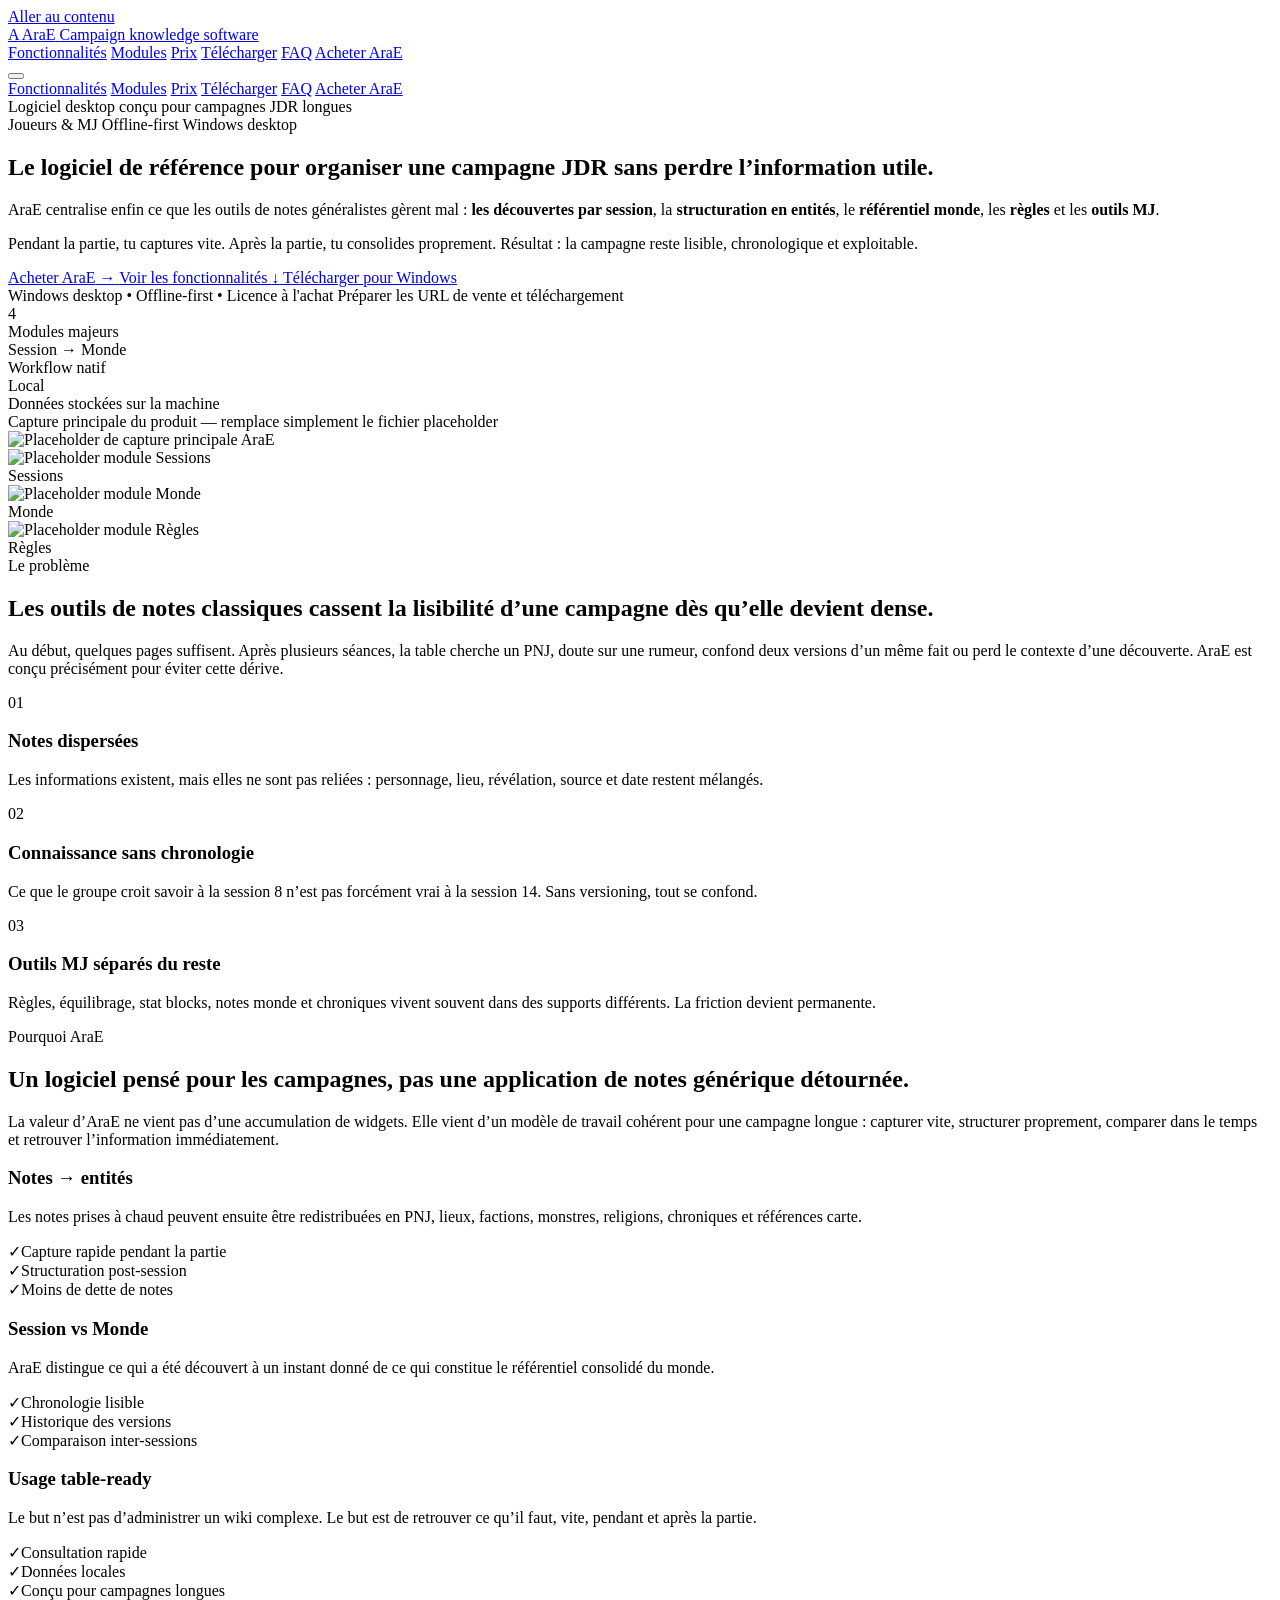
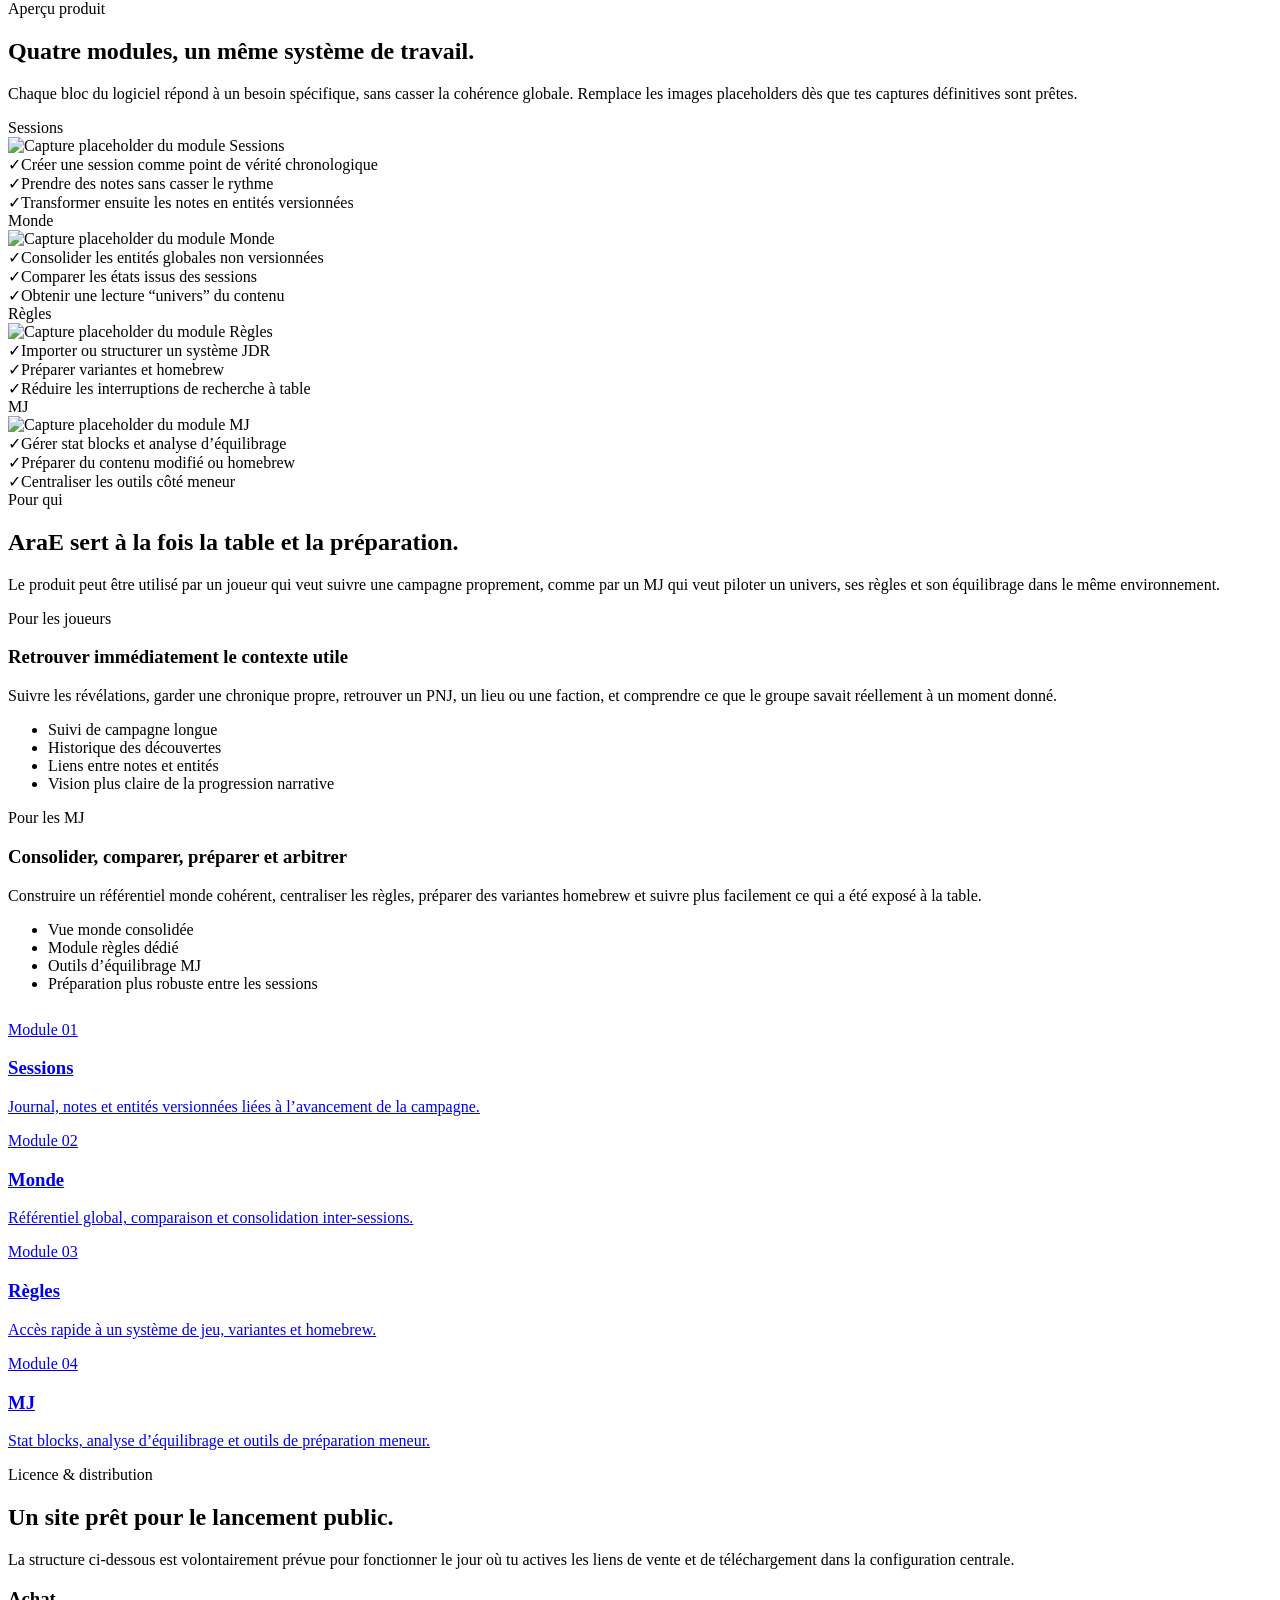
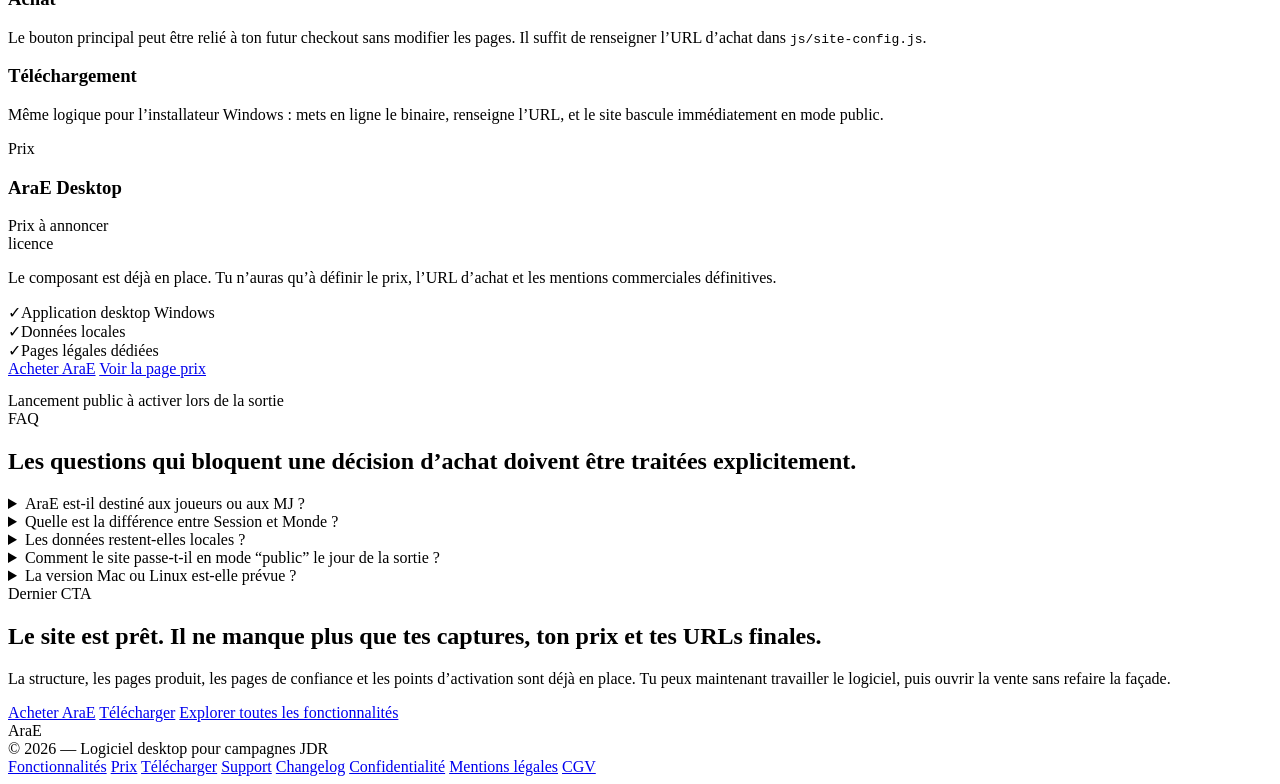
==== index.html @ 1b6ddf59 "Add files via upload" ====
<!DOCTYPE html>
<html lang="fr">
<head>
  <meta charset="UTF-8" />
  <meta name="viewport" content="width=device-width, initial-scale=1.0" />

  <title>AraE — Logiciel desktop pour organiser une campagne JDR</title>
  <meta
    name="description"
    content="AraE centralise notes de session, entités structurées, référentiel monde, règles et outils MJ dans un logiciel desktop offline-first conçu pour les campagnes JDR."
  />
  <meta name="robots" content="index,follow" />
  <link rel="canonical" href="https://arae.netlify.app/" />

  <meta property="og:type" content="website" />
  <meta property="og:url" content="https://arae.netlify.app/" />
  <meta property="og:title" content="AraE — Logiciel desktop pour organiser une campagne JDR" />
  <meta
    property="og:description"
    content="Notes en session, structuration après partie, historique des découvertes, référentiel monde, règles et outils MJ."
  />
  <meta property="og:image" content="https://arae.netlify.app/assets/og/og-home.png" />
  <meta property="og:image:width" content="1200" />
  <meta property="og:image:height" content="630" />

  <meta name="twitter:card" content="summary_large_image" />
  <meta name="twitter:title" content="AraE — Logiciel desktop pour organiser une campagne JDR" />
  <meta
    name="twitter:description"
    content="Le logiciel desktop pensé pour les joueurs et MJ qui veulent enfin retrouver l’information utile d’une campagne."
  />
  <meta name="twitter:image" content="https://arae.netlify.app/assets/og/og-home.png" />

  <meta name="theme-color" content="#0b0f14" />
  <link rel="icon" href="/favicon.ico" sizes="any" />
  <link rel="icon" type="image/png" href="/icons/icon-32.png" sizes="32x32" />
  <link rel="icon" type="image/png" href="/icons/icon-16.png" sizes="16x16" />
  <link rel="apple-touch-icon" href="/icons/apple-touch-icon.png" />

  <link rel="stylesheet" href="css/tokens.css" />
  <link rel="stylesheet" href="css/base.css" />
  <link rel="stylesheet" href="css/layout.css" />
  <link rel="stylesheet" href="css/components.css" />
  <link rel="stylesheet" href="css/utilities.css" />
</head>

<body data-theme="violet">
  <a class="skip-link" href="#content">Aller au contenu</a>

  <header class="topbar" data-elevate>
    <div class="container topbar__inner">
      <a class="brand" href="#top" aria-label="AraE">
        <span class="brand__mark" aria-hidden="true">A</span>
        <span class="brand__text">
          <span class="brand__name">AraE</span>
          <span class="brand__meta">Campaign knowledge software</span>
        </span>
      </a>

      <nav class="nav" aria-label="Navigation principale">
        <a class="nav__link" href="#features">Fonctionnalités</a>
        <a class="nav__link" href="#modules">Modules</a>
        <a class="nav__link" href="pricing.html">Prix</a>
        <a class="nav__link" href="download.html">Télécharger</a>
        <a class="nav__link" href="#faq">FAQ</a>
        <a class="nav__link nav__link--cta" data-buy-link href="#">Acheter AraE</a>
      </nav>

      <button
        class="navbtn"
        type="button"
        aria-label="Ouvrir le menu"
        aria-expanded="false"
        aria-controls="mobile-nav"
        data-navbtn
      >
        <span class="navbtn__bar"></span>
        <span class="navbtn__bar"></span>
        <span class="navbtn__bar"></span>
      </button>
    </div>

    <div id="mobile-nav" class="mobile" data-mobile>
      <div class="container mobile__inner">
        <a class="mobile__link" href="#features">Fonctionnalités</a>
        <a class="mobile__link" href="#modules">Modules</a>
        <a class="mobile__link" href="pricing.html">Prix</a>
        <a class="mobile__link" href="download.html">Télécharger</a>
        <a class="mobile__link" href="#faq">FAQ</a>
        <a class="mobile__link mobile__link--cta" data-buy-link href="#">Acheter AraE</a>
      </div>
    </div>
  </header>

  <main id="content">
    <section id="top" class="hero">
      <div class="container hero__grid">
        <div class="hero__copy">
          <div class="hero__eyebrow">Logiciel desktop conçu pour campagnes JDR longues</div>

          <div class="badges" aria-label="Badges produit">
            <span class="badge">Joueurs & MJ</span>
            <span class="badge">Offline-first</span>
            <span class="badge">Windows desktop</span>
          </div>

          <h1 class="hero__title">
            Le logiciel de référence pour organiser une campagne JDR sans perdre l’information utile.
          </h1>

          <p class="hero__lead">
            AraE centralise enfin ce que les outils de notes généralistes gèrent mal :
            <strong>les découvertes par session</strong>, la <strong>structuration en entités</strong>,
            le <strong>référentiel monde</strong>, les <strong>règles</strong> et les <strong>outils MJ</strong>.
          </p>

          <p class="hero__lead">
            Pendant la partie, tu captures vite. Après la partie, tu consolides proprement.
            Résultat : la campagne reste lisible, chronologique et exploitable.
          </p>

          <div class="hero__actions">
            <a class="btn btn--primary" data-buy-link href="#">
              <span data-buy-label>Acheter AraE</span>
              <span class="btn__icon" aria-hidden="true">→</span>
            </a>

            <a class="btn btn--secondary" href="#features">
              Voir les fonctionnalités
              <span class="btn__icon" aria-hidden="true">↓</span>
            </a>

            <a class="btn btn--ghost" data-download-link href="download.html">
              <span data-download-label>Télécharger pour Windows</span>
            </a>
          </div>

          <div class="pillrow">
            <span class="pill" data-availability-label>Windows desktop • Offline-first • Licence à l'achat</span>
            <span class="status" data-mode-badge><span class="status__dot" aria-hidden="true"></span>Préparer les URL de vente et téléchargement</span>
          </div>

          <div class="hero__proof">
            <div class="proof">
              <div class="proof__value">4</div>
              <div class="proof__label">Modules majeurs</div>
            </div>
            <div class="proof">
              <div class="proof__value">Session → Monde</div>
              <div class="proof__label">Workflow natif</div>
            </div>
            <div class="proof">
              <div class="proof__value">Local</div>
              <div class="proof__label">Données stockées sur la machine</div>
            </div>
          </div>
        </div>

        <div class="hero__media">
          <div class="shot">
            <div class="shot__topbar">
              <div class="shot__dots" aria-hidden="true"><span></span><span></span><span></span></div>
              <div class="shot__label">Capture principale du produit — remplace simplement le fichier placeholder</div>
            </div>

            <div class="shot__body">
              <div class="shot__image">
                <img data-hero-shot src="assets/placeholders/hero-main.webp" alt="Placeholder de capture principale AraE" />
              </div>

              <div class="shot__thumbs" aria-label="Aperçus modules">
                <div class="thumb">
                  <img data-session-shot src="assets/placeholders/sessions.webp" alt="Placeholder module Sessions" />
                  <div class="thumb__label">Sessions</div>
                </div>
                <div class="thumb">
                  <img data-world-shot src="assets/placeholders/world.webp" alt="Placeholder module Monde" />
                  <div class="thumb__label">Monde</div>
                </div>
                <div class="thumb">
                  <img data-rules-shot src="assets/placeholders/rules.webp" alt="Placeholder module Règles" />
                  <div class="thumb__label">Règles</div>
                </div>
              </div>
            </div>
          </div>
        </div>
      </div>
    </section>

    <section class="section section--soft">
      <div class="container">
        <div class="section__head">
          <div class="kicker">Le problème</div>
          <h2 class="h2">Les outils de notes classiques cassent la lisibilité d’une campagne dès qu’elle devient dense.</h2>
          <p class="sub">
            Au début, quelques pages suffisent. Après plusieurs séances, la table cherche un PNJ, doute sur une rumeur,
            confond deux versions d’un même fait ou perd le contexte d’une découverte. AraE est conçu précisément pour éviter cette dérive.
          </p>
        </div>

        <div class="grid grid--3">
          <article class="card card--accent">
            <div class="card__icon" aria-hidden="true">01</div>
            <h3 class="h3">Notes dispersées</h3>
            <p class="p">
              Les informations existent, mais elles ne sont pas reliées : personnage, lieu, révélation, source et date restent mélangés.
            </p>
          </article>

          <article class="card card--accent">
            <div class="card__icon" aria-hidden="true">02</div>
            <h3 class="h3">Connaissance sans chronologie</h3>
            <p class="p">
              Ce que le groupe croit savoir à la session 8 n’est pas forcément vrai à la session 14. Sans versioning, tout se confond.
            </p>
          </article>

          <article class="card card--accent">
            <div class="card__icon" aria-hidden="true">03</div>
            <h3 class="h3">Outils MJ séparés du reste</h3>
            <p class="p">
              Règles, équilibrage, stat blocks, notes monde et chroniques vivent souvent dans des supports différents. La friction devient permanente.
            </p>
          </article>
        </div>
      </div>
    </section>

    <section id="features" class="section">
      <div class="container">
        <div class="section__head">
          <div class="kicker">Pourquoi AraE</div>
          <h2 class="h2">Un logiciel pensé pour les campagnes, pas une application de notes générique détournée.</h2>
          <p class="sub">
            La valeur d’AraE ne vient pas d’une accumulation de widgets. Elle vient d’un modèle de travail cohérent pour une campagne longue : capturer vite, structurer proprement, comparer dans le temps et retrouver l’information immédiatement.
          </p>
        </div>

        <div class="grid grid--3">
          <article class="card">
            <h3 class="h3">Notes → entités</h3>
            <p class="p">Les notes prises à chaud peuvent ensuite être redistribuées en PNJ, lieux, factions, monstres, religions, chroniques et références carte.</p>
            <div class="feature-list">
              <div class="feature-list__item"><span class="feature-list__dot" aria-hidden="true">✓</span><span>Capture rapide pendant la partie</span></div>
              <div class="feature-list__item"><span class="feature-list__dot" aria-hidden="true">✓</span><span>Structuration post-session</span></div>
              <div class="feature-list__item"><span class="feature-list__dot" aria-hidden="true">✓</span><span>Moins de dette de notes</span></div>
            </div>
          </article>

          <article class="card">
            <h3 class="h3">Session vs Monde</h3>
            <p class="p">AraE distingue ce qui a été découvert à un instant donné de ce qui constitue le référentiel consolidé du monde.</p>
            <div class="feature-list">
              <div class="feature-list__item"><span class="feature-list__dot" aria-hidden="true">✓</span><span>Chronologie lisible</span></div>
              <div class="feature-list__item"><span class="feature-list__dot" aria-hidden="true">✓</span><span>Historique des versions</span></div>
              <div class="feature-list__item"><span class="feature-list__dot" aria-hidden="true">✓</span><span>Comparaison inter-sessions</span></div>
            </div>
          </article>

          <article class="card">
            <h3 class="h3">Usage table-ready</h3>
            <p class="p">Le but n’est pas d’administrer un wiki complexe. Le but est de retrouver ce qu’il faut, vite, pendant et après la partie.</p>
            <div class="feature-list">
              <div class="feature-list__item"><span class="feature-list__dot" aria-hidden="true">✓</span><span>Consultation rapide</span></div>
              <div class="feature-list__item"><span class="feature-list__dot" aria-hidden="true">✓</span><span>Données locales</span></div>
              <div class="feature-list__item"><span class="feature-list__dot" aria-hidden="true">✓</span><span>Conçu pour campagnes longues</span></div>
            </div>
          </article>
        </div>
      </div>
    </section>

    <section class="section section--soft">
      <div class="container">
        <div class="section__head">
          <div class="kicker">Aperçu produit</div>
          <h2 class="h2">Quatre modules, un même système de travail.</h2>
          <p class="sub">
            Chaque bloc du logiciel répond à un besoin spécifique, sans casser la cohérence globale.
            Remplace les images placeholders dès que tes captures définitives sont prêtes.
          </p>
        </div>

        <div class="grid grid--2">
          <article class="card card--flat">
            <div class="shot">
              <div class="shot__topbar">
                <div class="shot__dots" aria-hidden="true"><span></span><span></span><span></span></div>
                <div class="shot__label">Sessions</div>
              </div>
              <div class="shot__body">
                <div class="shot__image">
                  <img data-session-shot src="assets/placeholders/sessions.webp" alt="Capture placeholder du module Sessions" />
                </div>
              </div>
            </div>
            <div class="feature-list">
              <div class="feature-list__item"><span class="feature-list__dot" aria-hidden="true">✓</span><span>Créer une session comme point de vérité chronologique</span></div>
              <div class="feature-list__item"><span class="feature-list__dot" aria-hidden="true">✓</span><span>Prendre des notes sans casser le rythme</span></div>
              <div class="feature-list__item"><span class="feature-list__dot" aria-hidden="true">✓</span><span>Transformer ensuite les notes en entités versionnées</span></div>
            </div>
          </article>

          <article class="card card--flat">
            <div class="shot">
              <div class="shot__topbar">
                <div class="shot__dots" aria-hidden="true"><span></span><span></span><span></span></div>
                <div class="shot__label">Monde</div>
              </div>
              <div class="shot__body">
                <div class="shot__image">
                  <img data-world-shot src="assets/placeholders/world.webp" alt="Capture placeholder du module Monde" />
                </div>
              </div>
            </div>
            <div class="feature-list">
              <div class="feature-list__item"><span class="feature-list__dot" aria-hidden="true">✓</span><span>Consolider les entités globales non versionnées</span></div>
              <div class="feature-list__item"><span class="feature-list__dot" aria-hidden="true">✓</span><span>Comparer les états issus des sessions</span></div>
              <div class="feature-list__item"><span class="feature-list__dot" aria-hidden="true">✓</span><span>Obtenir une lecture “univers” du contenu</span></div>
            </div>
          </article>

          <article class="card card--flat">
            <div class="shot">
              <div class="shot__topbar">
                <div class="shot__dots" aria-hidden="true"><span></span><span></span><span></span></div>
                <div class="shot__label">Règles</div>
              </div>
              <div class="shot__body">
                <div class="shot__image">
                  <img data-rules-shot src="assets/placeholders/rules.webp" alt="Capture placeholder du module Règles" />
                </div>
              </div>
            </div>
            <div class="feature-list">
              <div class="feature-list__item"><span class="feature-list__dot" aria-hidden="true">✓</span><span>Importer ou structurer un système JDR</span></div>
              <div class="feature-list__item"><span class="feature-list__dot" aria-hidden="true">✓</span><span>Préparer variantes et homebrew</span></div>
              <div class="feature-list__item"><span class="feature-list__dot" aria-hidden="true">✓</span><span>Réduire les interruptions de recherche à table</span></div>
            </div>
          </article>

          <article class="card card--flat">
            <div class="shot">
              <div class="shot__topbar">
                <div class="shot__dots" aria-hidden="true"><span></span><span></span><span></span></div>
                <div class="shot__label">MJ</div>
              </div>
              <div class="shot__body">
                <div class="shot__image">
                  <img data-gm-shot src="assets/placeholders/gm.webp" alt="Capture placeholder du module MJ" />
                </div>
              </div>
            </div>
            <div class="feature-list">
              <div class="feature-list__item"><span class="feature-list__dot" aria-hidden="true">✓</span><span>Gérer stat blocks et analyse d’équilibrage</span></div>
              <div class="feature-list__item"><span class="feature-list__dot" aria-hidden="true">✓</span><span>Préparer du contenu modifié ou homebrew</span></div>
              <div class="feature-list__item"><span class="feature-list__dot" aria-hidden="true">✓</span><span>Centraliser les outils côté meneur</span></div>
            </div>
          </article>
        </div>
      </div>
    </section>

    <section id="modules" class="section">
      <div class="container">
        <div class="section__head">
          <div class="kicker">Pour qui</div>
          <h2 class="h2">AraE sert à la fois la table et la préparation.</h2>
          <p class="sub">
            Le produit peut être utilisé par un joueur qui veut suivre une campagne proprement, comme par un MJ qui veut piloter un univers, ses règles et son équilibrage dans le même environnement.
          </p>
        </div>

        <div class="split">
          <article class="card">
            <div class="card__head">
              <div>
                <div class="card__kicker">Pour les joueurs</div>
                <h3 class="h3">Retrouver immédiatement le contexte utile</h3>
              </div>
            </div>
            <p class="p">Suivre les révélations, garder une chronique propre, retrouver un PNJ, un lieu ou une faction, et comprendre ce que le groupe savait réellement à un moment donné.</p>
            <ul class="list">
              <li>Suivi de campagne longue</li>
              <li>Historique des découvertes</li>
              <li>Liens entre notes et entités</li>
              <li>Vision plus claire de la progression narrative</li>
            </ul>
          </article>

          <article class="card">
            <div class="card__head">
              <div>
                <div class="card__kicker">Pour les MJ</div>
                <h3 class="h3">Consolider, comparer, préparer et arbitrer</h3>
              </div>
            </div>
            <p class="p">Construire un référentiel monde cohérent, centraliser les règles, préparer des variantes homebrew et suivre plus facilement ce qui a été exposé à la table.</p>
            <ul class="list">
              <li>Vue monde consolidée</li>
              <li>Module règles dédié</li>
              <li>Outils d’équilibrage MJ</li>
              <li>Préparation plus robuste entre les sessions</li>
            </ul>
          </article>
        </div>

        <div class="grid grid--4" style="margin-top:28px;">
          <a class="card" href="sessions.html">
            <div class="card__kicker">Module 01</div>
            <h3 class="h3">Sessions</h3>
            <p class="p">Journal, notes et entités versionnées liées à l’avancement de la campagne.</p>
          </a>

          <a class="card" href="monde.html">
            <div class="card__kicker">Module 02</div>
            <h3 class="h3">Monde</h3>
            <p class="p">Référentiel global, comparaison et consolidation inter-sessions.</p>
          </a>

          <a class="card" href="regles.html">
            <div class="card__kicker">Module 03</div>
            <h3 class="h3">Règles</h3>
            <p class="p">Accès rapide à un système de jeu, variantes et homebrew.</p>
          </a>

          <a class="card" href="mj.html">
            <div class="card__kicker">Module 04</div>
            <h3 class="h3">MJ</h3>
            <p class="p">Stat blocks, analyse d’équilibrage et outils de préparation meneur.</p>
          </a>
        </div>
      </div>
    </section>

    <section class="section section--soft">
      <div class="container sidebar">
        <div>
          <div class="section__head">
            <div class="kicker">Licence & distribution</div>
            <h2 class="h2">Un site prêt pour le lancement public.</h2>
            <p class="sub">
              La structure ci-dessous est volontairement prévue pour fonctionner le jour où tu actives les liens de vente et de téléchargement dans la configuration centrale.
            </p>
          </div>

          <div class="grid grid--2">
            <article class="card">
              <h3 class="h3">Achat</h3>
              <p class="p">Le bouton principal peut être relié à ton futur checkout sans modifier les pages. Il suffit de renseigner l’URL d’achat dans <code>js/site-config.js</code>.</p>
            </article>

            <article class="card">
              <h3 class="h3">Téléchargement</h3>
              <p class="p">Même logique pour l’installateur Windows : mets en ligne le binaire, renseigne l’URL, et le site bascule immédiatement en mode public.</p>
            </article>
          </div>
        </div>

        <aside class="card card--accent">
          <div class="kicker">Prix</div>
          <h3 class="h3">AraE Desktop</h3>
          <div class="price">
            <div class="price__value" data-price-label>Prix à annoncer</div>
            <div class="price__meta">licence</div>
          </div>
          <p class="p">Le composant est déjà en place. Tu n’auras qu’à définir le prix, l’URL d’achat et les mentions commerciales définitives.</p>
          <div class="feature-list">
            <div class="feature-list__item"><span class="feature-list__dot" aria-hidden="true">✓</span><span>Application desktop Windows</span></div>
            <div class="feature-list__item"><span class="feature-list__dot" aria-hidden="true">✓</span><span>Données locales</span></div>
            <div class="feature-list__item"><span class="feature-list__dot" aria-hidden="true">✓</span><span>Pages légales dédiées</span></div>
          </div>
          <div class="actions">
            <a class="btn btn--primary u-full" data-buy-link href="#">Acheter AraE</a>
            <a class="btn btn--secondary u-full" href="pricing.html">Voir la page prix</a>
          </div>
          <div class="notice" style="margin-top:14px;" data-release-state>
            Lancement public à activer lors de la sortie
          </div>
        </aside>
      </div>
    </section>

    <section id="faq" class="section">
      <div class="container">
        <div class="section__head">
          <div class="kicker">FAQ</div>
          <h2 class="h2">Les questions qui bloquent une décision d’achat doivent être traitées explicitement.</h2>
        </div>

        <div class="faq">
          <details class="faq__item">
            <summary>AraE est-il destiné aux joueurs ou aux MJ ?</summary>
            <div class="faq__body">
              Aux deux. Les joueurs y trouvent un suivi de campagne structuré, tandis que les MJ y gagnent en consolidation du monde, gestion des règles et outils de préparation.
            </div>
          </details>

          <details class="faq__item">
            <summary>Quelle est la différence entre Session et Monde ?</summary>
            <div class="faq__body">
              Session décrit ce qui est connu à un instant précis de la campagne. Monde représente le référentiel consolidé, plus global, qui permet de comparer et d’analyser les évolutions.
            </div>
          </details>

          <details class="faq__item">
            <summary>Les données restent-elles locales ?</summary>
            <div class="faq__body">
              Le positionnement du produit est offline-first. Le site, la page téléchargement et la politique de confidentialité sont déjà structurés pour communiquer ce point clairement.
            </div>
          </details>

          <details class="faq__item">
            <summary>Comment le site passe-t-il en mode “public” le jour de la sortie ?</summary>
            <div class="faq__body">
              Toute l’activation commerciale se fait via <code>js/site-config.js</code> : liens d’achat, URL de téléchargement, prix, email de support, informations éditoriales.
            </div>
          </details>

          <details class="faq__item">
            <summary>La version Mac ou Linux est-elle prévue ?</summary>
            <div class="faq__body">
              Le site communique aujourd’hui une cible Windows, afin d’éviter toute promesse ambiguë. Tu pourras ajouter d’autres plateformes plus tard sans casser la structure actuelle.
            </div>
          </details>
        </div>
      </div>
    </section>

    <section class="section section--tight">
      <div class="container">
        <div class="cta-banner">
          <div class="kicker">Dernier CTA</div>
          <h2 class="h2">Le site est prêt. Il ne manque plus que tes captures, ton prix et tes URLs finales.</h2>
          <p class="sub">
            La structure, les pages produit, les pages de confiance et les points d’activation sont déjà en place. Tu peux maintenant travailler le logiciel, puis ouvrir la vente sans refaire la façade.
          </p>
          <div class="actions">
            <a class="btn btn--primary" data-buy-link href="#">Acheter AraE</a>
            <a class="btn btn--secondary" data-download-link href="download.html">Télécharger</a>
            <a class="btn btn--ghost" href="features.html">Explorer toutes les fonctionnalités</a>
          </div>
        </div>
      </div>
    </section>
  </main>

  <footer class="footer">
    <div class="container footer__inner">
      <div>
        <div class="footer__brand">AraE</div>
        <div class="footer__meta">© <span data-year>2026</span> — Logiciel desktop pour campagnes JDR</div>
      </div>

      <nav class="footer__nav" aria-label="Liens de pied de page">
        <a class="link" href="features.html">Fonctionnalités</a>
        <a class="link" href="pricing.html">Prix</a>
        <a class="link" href="download.html">Télécharger</a>
        <a class="link" href="support.html">Support</a>
        <a class="link" href="changelog.html">Changelog</a>
        <a class="link" href="privacy.html">Confidentialité</a>
        <a class="link" href="mentions-legales.html">Mentions légales</a>
        <a class="link" href="cgv.html">CGV</a>
      </nav>
    </div>
  </footer>

  <script src="js/site-config.js"></script>
  <script src="js/main.js"></script>
</body>
</html>
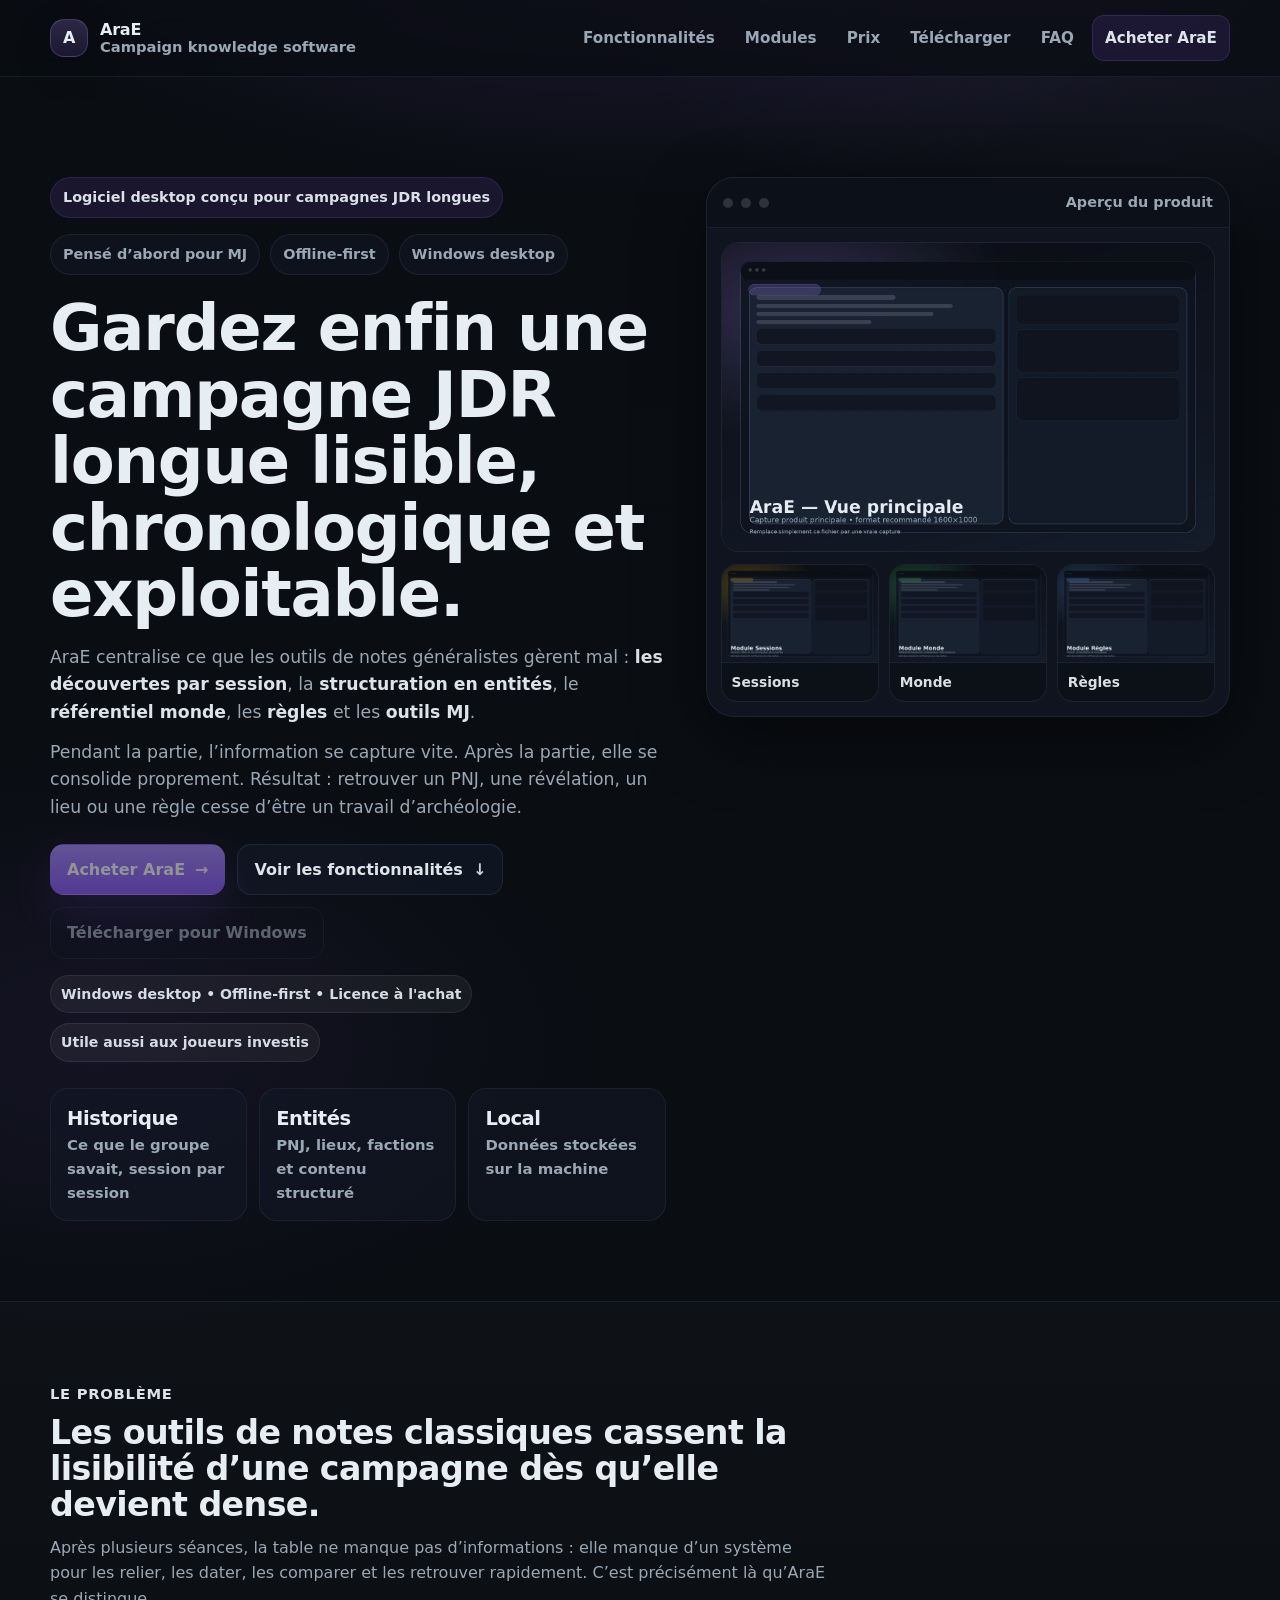
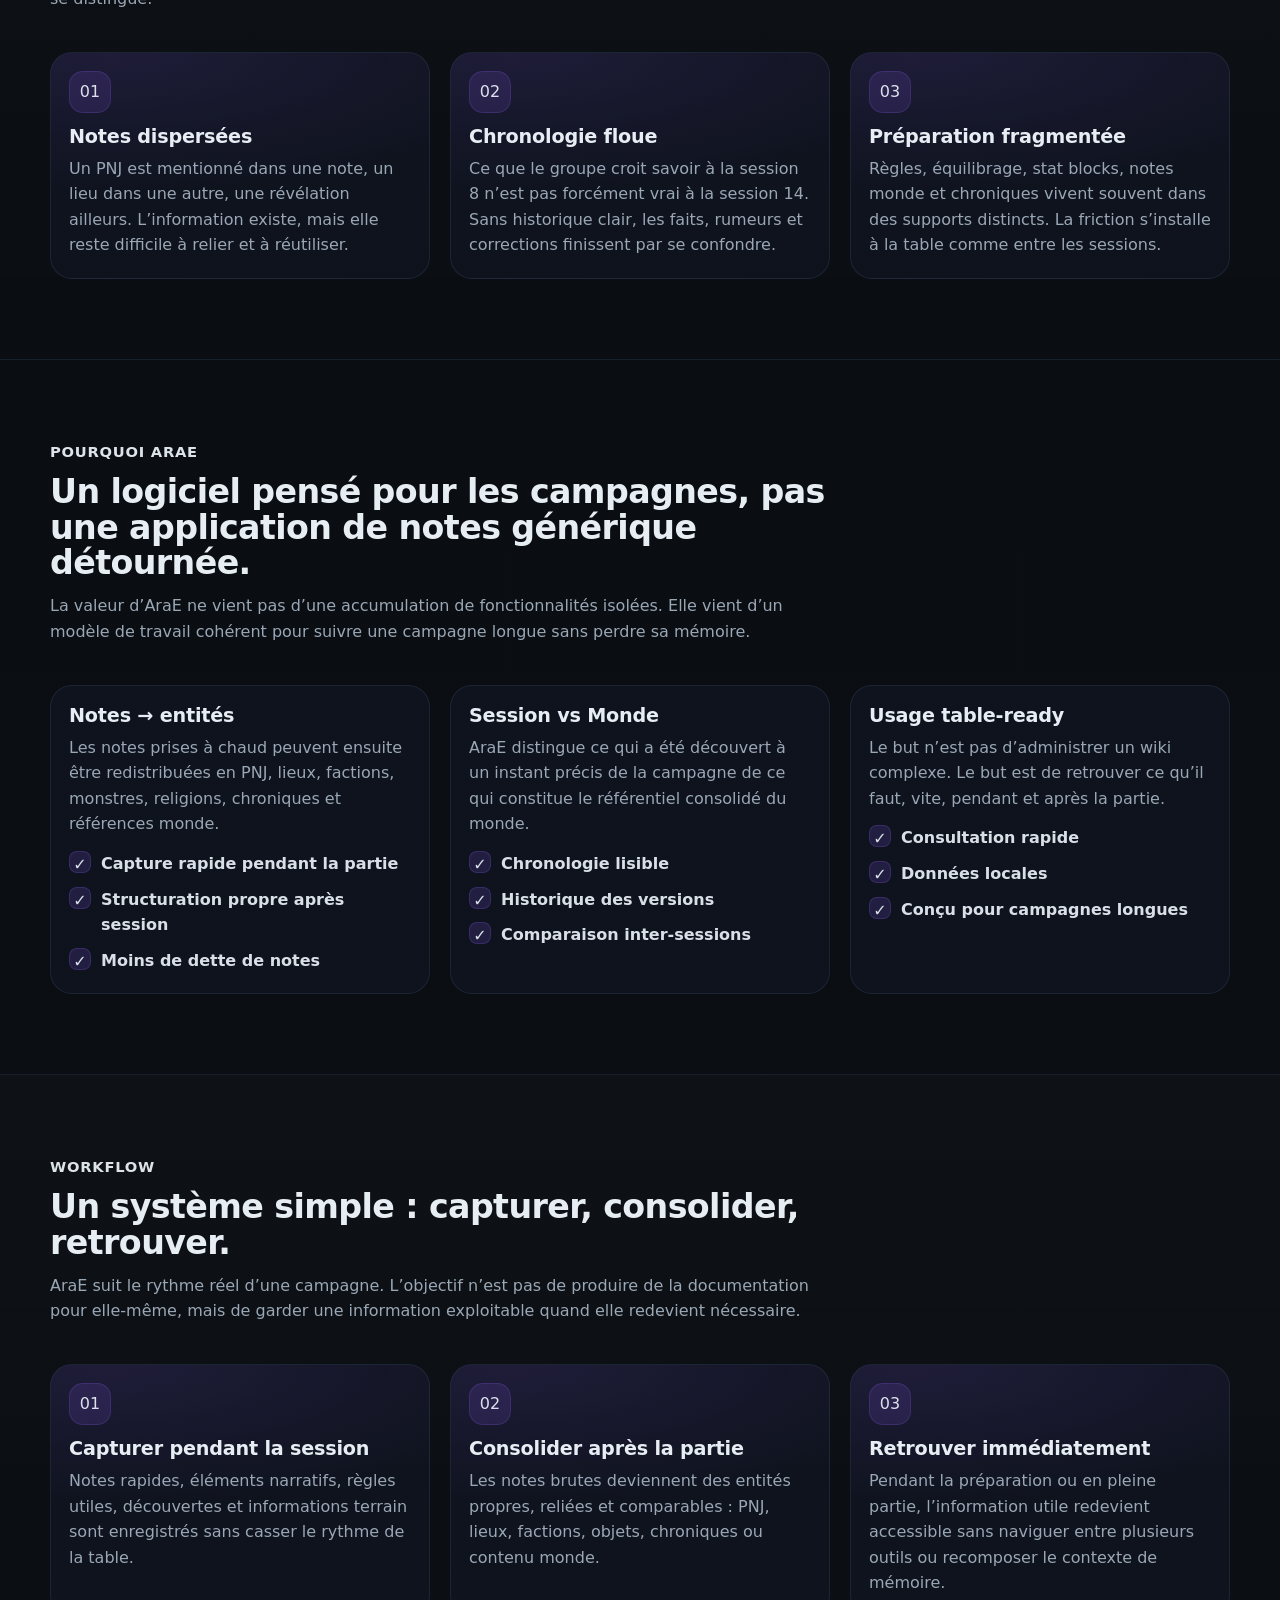
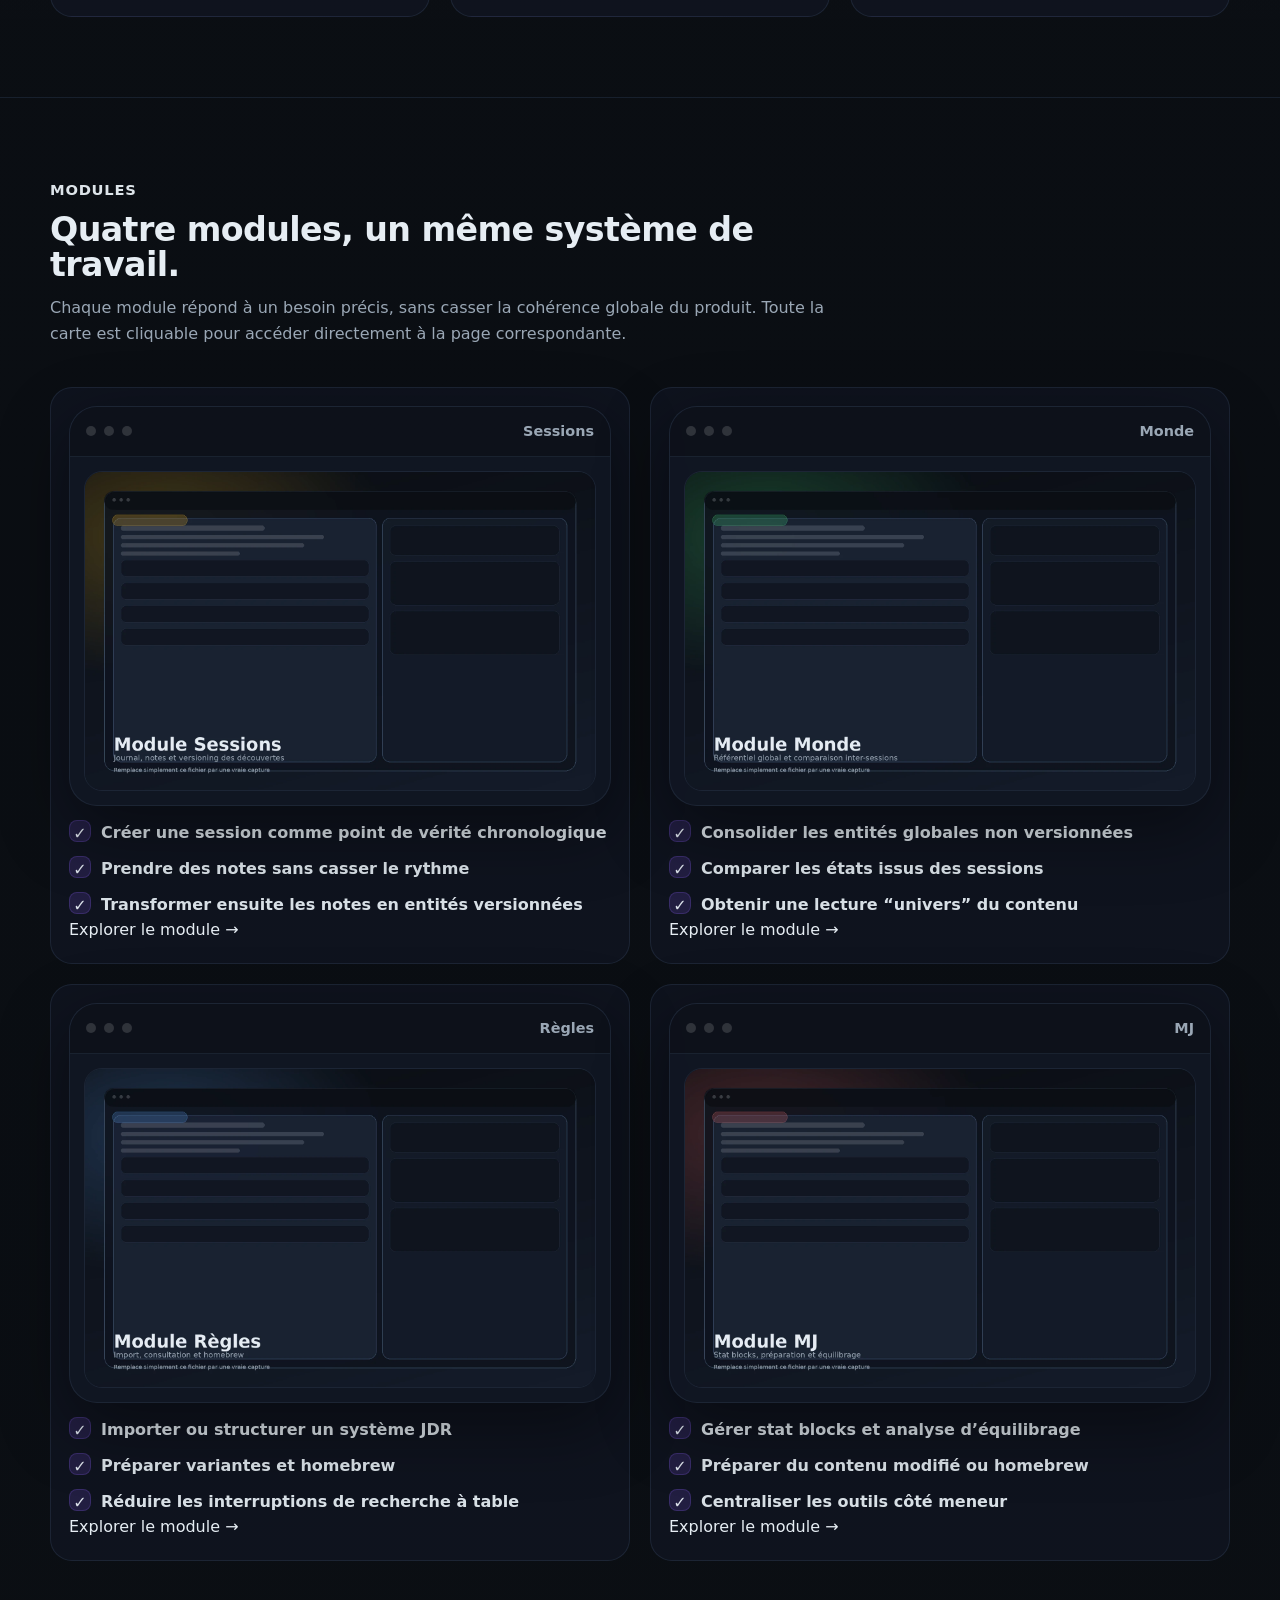
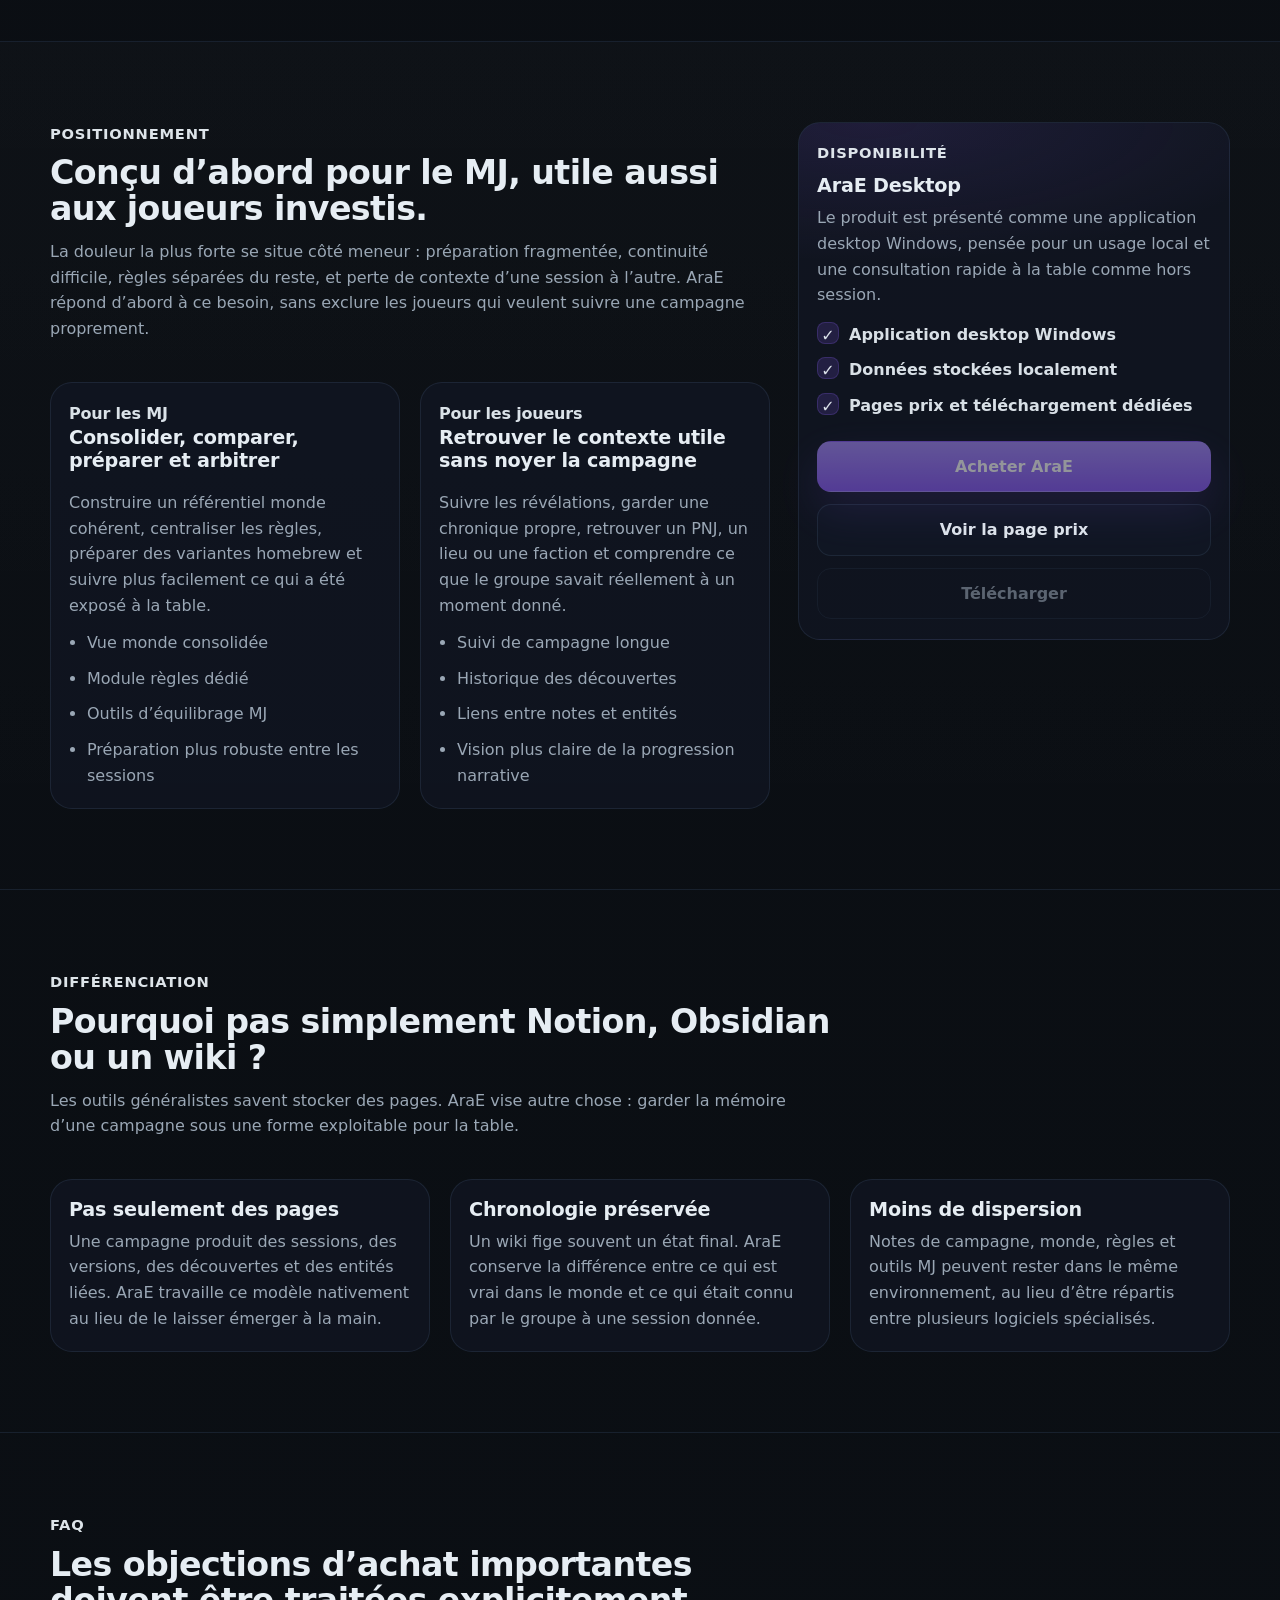
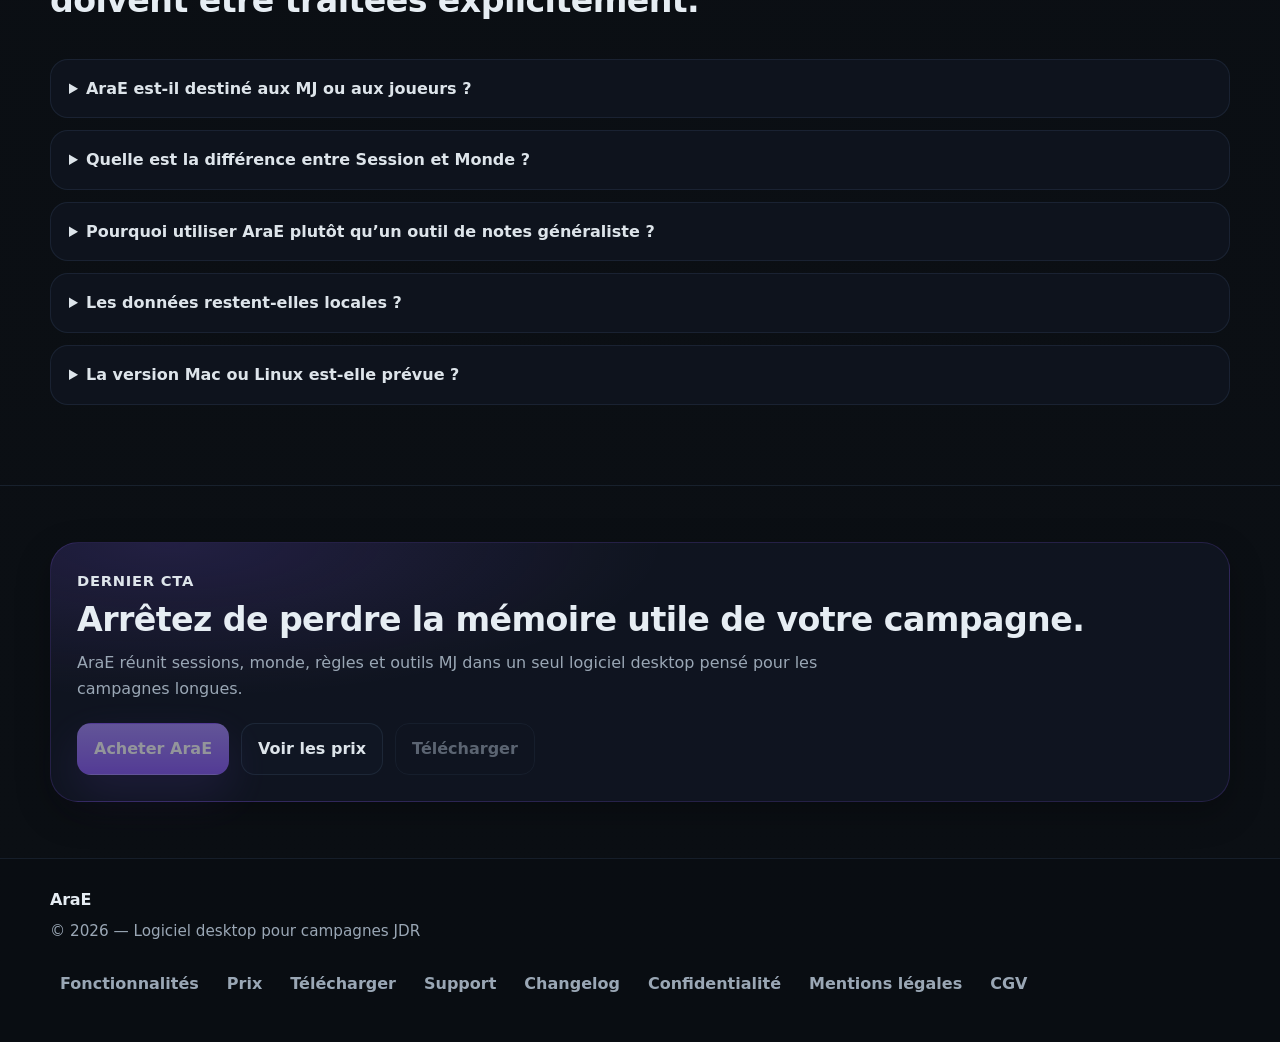
==== commit c2ad18e2: "Update index.html" ====
--- a/index.html
+++ b/index.html
@@ -7,19 +7,19 @@
   <title>AraE — Logiciel desktop pour organiser une campagne JDR</title>
   <meta
     name="description"
-    content="AraE centralise notes de session, entités structurées, référentiel monde, règles et outils MJ dans un logiciel desktop offline-first conçu pour les campagnes JDR."
+    content="AraE aide à structurer une campagne JDR longue : notes de session, entités, référentiel monde, règles et outils MJ dans un logiciel desktop offline-first."
   />
   <meta name="robots" content="index,follow" />
-  <link rel="canonical" href="https://arae.netlify.app/" />
+  <link rel="canonical" href="https://ingodwetrusttt.github.io/AraEOfficialSitweb/" />
 
   <meta property="og:type" content="website" />
-  <meta property="og:url" content="https://arae.netlify.app/" />
+  <meta property="og:url" content="https://ingodwetrusttt.github.io/AraEOfficialSitweb/" />
   <meta property="og:title" content="AraE — Logiciel desktop pour organiser une campagne JDR" />
   <meta
     property="og:description"
-    content="Notes en session, structuration après partie, historique des découvertes, référentiel monde, règles et outils MJ."
+    content="Notes de session, entités, chronologie, référentiel monde, règles et outils MJ dans un logiciel desktop pensé pour les campagnes longues."
   />
-  <meta property="og:image" content="https://arae.netlify.app/assets/og/og-home.png" />
+  <meta property="og:image" content="https://ingodwetrusttt.github.io/AraEOfficialSitweb/assets/og/og-home.png" />
   <meta property="og:image:width" content="1200" />
   <meta property="og:image:height" content="630" />
 
@@ -27,15 +27,15 @@
   <meta name="twitter:title" content="AraE — Logiciel desktop pour organiser une campagne JDR" />
   <meta
     name="twitter:description"
-    content="Le logiciel desktop pensé pour les joueurs et MJ qui veulent enfin retrouver l’information utile d’une campagne."
+    content="Le logiciel desktop pensé pour garder une campagne JDR lisible, chronologique et exploitable."
   />
-  <meta name="twitter:image" content="https://arae.netlify.app/assets/og/og-home.png" />
+  <meta name="twitter:image" content="https://ingodwetrusttt.github.io/AraEOfficialSitweb/assets/og/og-home.png" />
 
   <meta name="theme-color" content="#0b0f14" />
-  <link rel="icon" href="/favicon.ico" sizes="any" />
-  <link rel="icon" type="image/png" href="/icons/icon-32.png" sizes="32x32" />
-  <link rel="icon" type="image/png" href="/icons/icon-16.png" sizes="16x16" />
-  <link rel="apple-touch-icon" href="/icons/apple-touch-icon.png" />
+  <link rel="icon" href="favicon.ico" sizes="any" />
+  <link rel="icon" type="image/png" href="icons/icon-32.png" sizes="32x32" />
+  <link rel="icon" type="image/png" href="icons/icon-16.png" sizes="16x16" />
+  <link rel="apple-touch-icon" href="icons/apple-touch-icon.png" />
 
   <link rel="stylesheet" href="css/tokens.css" />
   <link rel="stylesheet" href="css/base.css" />
@@ -63,7 +63,7 @@
         <a class="nav__link" href="pricing.html">Prix</a>
         <a class="nav__link" href="download.html">Télécharger</a>
         <a class="nav__link" href="#faq">FAQ</a>
-        <a class="nav__link nav__link--cta" data-buy-link href="#">Acheter AraE</a>
+        <a class="nav__link nav__link--cta" data-buy-link href="pricing.html">Acheter AraE</a>
       </nav>
 
       <button
@@ -87,7 +87,7 @@
         <a class="mobile__link" href="pricing.html">Prix</a>
         <a class="mobile__link" href="download.html">Télécharger</a>
         <a class="mobile__link" href="#faq">FAQ</a>
-        <a class="mobile__link mobile__link--cta" data-buy-link href="#">Acheter AraE</a>
+        <a class="mobile__link mobile__link--cta" data-buy-link href="pricing.html">Acheter AraE</a>
       </div>
     </div>
   </header>
@@ -99,28 +99,28 @@
           <div class="hero__eyebrow">Logiciel desktop conçu pour campagnes JDR longues</div>
 
           <div class="badges" aria-label="Badges produit">
-            <span class="badge">Joueurs & MJ</span>
+            <span class="badge">Pensé d’abord pour MJ</span>
             <span class="badge">Offline-first</span>
             <span class="badge">Windows desktop</span>
           </div>
 
           <h1 class="hero__title">
-            Le logiciel de référence pour organiser une campagne JDR sans perdre l’information utile.
+            Gardez enfin une campagne JDR longue lisible, chronologique et exploitable.
           </h1>
 
           <p class="hero__lead">
-            AraE centralise enfin ce que les outils de notes généralistes gèrent mal :
+            AraE centralise ce que les outils de notes généralistes gèrent mal :
             <strong>les découvertes par session</strong>, la <strong>structuration en entités</strong>,
             le <strong>référentiel monde</strong>, les <strong>règles</strong> et les <strong>outils MJ</strong>.
           </p>
 
           <p class="hero__lead">
-            Pendant la partie, tu captures vite. Après la partie, tu consolides proprement.
-            Résultat : la campagne reste lisible, chronologique et exploitable.
+            Pendant la partie, l’information se capture vite. Après la partie, elle se consolide proprement.
+            Résultat : retrouver un PNJ, une révélation, un lieu ou une règle cesse d’être un travail d’archéologie.
           </p>
 
           <div class="hero__actions">
-            <a class="btn btn--primary" data-buy-link href="#">
+            <a class="btn btn--primary" data-buy-link href="pricing.html">
               <span data-buy-label>Acheter AraE</span>
               <span class="btn__icon" aria-hidden="true">→</span>
             </a>
@@ -136,18 +136,18 @@
           </div>
 
           <div class="pillrow">
-            <span class="pill" data-availability-label>Windows desktop • Offline-first • Licence à l'achat</span>
-            <span class="status" data-mode-badge><span class="status__dot" aria-hidden="true"></span>Préparer les URL de vente et téléchargement</span>
+            <span class="pill" data-availability-label>Windows desktop • Données locales • Offline-first</span>
+            <span class="pill">Utile aussi aux joueurs investis</span>
           </div>
 
           <div class="hero__proof">
             <div class="proof">
-              <div class="proof__value">4</div>
-              <div class="proof__label">Modules majeurs</div>
+              <div class="proof__value">Historique</div>
+              <div class="proof__label">Ce que le groupe savait, session par session</div>
             </div>
             <div class="proof">
-              <div class="proof__value">Session → Monde</div>
-              <div class="proof__label">Workflow natif</div>
+              <div class="proof__value">Entités</div>
+              <div class="proof__label">PNJ, lieux, factions et contenu structuré</div>
             </div>
             <div class="proof">
               <div class="proof__value">Local</div>
@@ -160,27 +160,27 @@
           <div class="shot">
             <div class="shot__topbar">
               <div class="shot__dots" aria-hidden="true"><span></span><span></span><span></span></div>
-              <div class="shot__label">Capture principale du produit — remplace simplement le fichier placeholder</div>
+              <div class="shot__label">Aperçu du produit</div>
             </div>
 
             <div class="shot__body">
               <div class="shot__image">
-                <img data-hero-shot src="assets/placeholders/hero-main.webp" alt="Placeholder de capture principale AraE" />
-              </div>
-
-              <div class="shot__thumbs" aria-label="Aperçus modules">
-                <div class="thumb">
-                  <img data-session-shot src="assets/placeholders/sessions.webp" alt="Placeholder module Sessions" />
+                <img data-hero-shot src="assets/placeholders/hero-main.webp" alt="Capture principale d’AraE" />
+              </div>
+
+              <div class="shot__thumbs" aria-label="Accès rapide aux modules">
+                <a class="thumb thumb--link" href="sessions.html" aria-label="Explorer le module Sessions">
+                  <img data-session-shot src="assets/placeholders/sessions.webp" alt="Aperçu du module Sessions" />
                   <div class="thumb__label">Sessions</div>
-                </div>
-                <div class="thumb">
-                  <img data-world-shot src="assets/placeholders/world.webp" alt="Placeholder module Monde" />
+                </a>
+                <a class="thumb thumb--link" href="monde.html" aria-label="Explorer le module Monde">
+                  <img data-world-shot src="assets/placeholders/world.webp" alt="Aperçu du module Monde" />
                   <div class="thumb__label">Monde</div>
-                </div>
-                <div class="thumb">
-                  <img data-rules-shot src="assets/placeholders/rules.webp" alt="Placeholder module Règles" />
+                </a>
+                <a class="thumb thumb--link" href="regles.html" aria-label="Explorer le module Règles">
+                  <img data-rules-shot src="assets/placeholders/rules.webp" alt="Aperçu du module Règles" />
                   <div class="thumb__label">Règles</div>
-                </div>
+                </a>
               </div>
             </div>
           </div>
@@ -194,8 +194,8 @@
           <div class="kicker">Le problème</div>
           <h2 class="h2">Les outils de notes classiques cassent la lisibilité d’une campagne dès qu’elle devient dense.</h2>
           <p class="sub">
-            Au début, quelques pages suffisent. Après plusieurs séances, la table cherche un PNJ, doute sur une rumeur,
-            confond deux versions d’un même fait ou perd le contexte d’une découverte. AraE est conçu précisément pour éviter cette dérive.
+            Après plusieurs séances, la table ne manque pas d’informations : elle manque d’un système pour les relier,
+            les dater, les comparer et les retrouver rapidement. C’est précisément là qu’AraE se distingue.
           </p>
         </div>
 
@@ -204,23 +204,26 @@
             <div class="card__icon" aria-hidden="true">01</div>
             <h3 class="h3">Notes dispersées</h3>
             <p class="p">
-              Les informations existent, mais elles ne sont pas reliées : personnage, lieu, révélation, source et date restent mélangés.
+              Un PNJ est mentionné dans une note, un lieu dans une autre, une révélation ailleurs.
+              L’information existe, mais elle reste difficile à relier et à réutiliser.
             </p>
           </article>
 
           <article class="card card--accent">
             <div class="card__icon" aria-hidden="true">02</div>
-            <h3 class="h3">Connaissance sans chronologie</h3>
-            <p class="p">
-              Ce que le groupe croit savoir à la session 8 n’est pas forcément vrai à la session 14. Sans versioning, tout se confond.
+            <h3 class="h3">Chronologie floue</h3>
+            <p class="p">
+              Ce que le groupe croit savoir à la session 8 n’est pas forcément vrai à la session 14.
+              Sans historique clair, les faits, rumeurs et corrections finissent par se confondre.
             </p>
           </article>
 
           <article class="card card--accent">
             <div class="card__icon" aria-hidden="true">03</div>
-            <h3 class="h3">Outils MJ séparés du reste</h3>
-            <p class="p">
-              Règles, équilibrage, stat blocks, notes monde et chroniques vivent souvent dans des supports différents. La friction devient permanente.
+            <h3 class="h3">Préparation fragmentée</h3>
+            <p class="p">
+              Règles, équilibrage, stat blocks, notes monde et chroniques vivent souvent dans des supports distincts.
+              La friction s’installe à la table comme entre les sessions.
             </p>
           </article>
         </div>
@@ -233,24 +236,31 @@
           <div class="kicker">Pourquoi AraE</div>
           <h2 class="h2">Un logiciel pensé pour les campagnes, pas une application de notes générique détournée.</h2>
           <p class="sub">
-            La valeur d’AraE ne vient pas d’une accumulation de widgets. Elle vient d’un modèle de travail cohérent pour une campagne longue : capturer vite, structurer proprement, comparer dans le temps et retrouver l’information immédiatement.
+            La valeur d’AraE ne vient pas d’une accumulation de fonctionnalités isolées.
+            Elle vient d’un modèle de travail cohérent pour suivre une campagne longue sans perdre sa mémoire.
           </p>
         </div>
 
         <div class="grid grid--3">
           <article class="card">
             <h3 class="h3">Notes → entités</h3>
-            <p class="p">Les notes prises à chaud peuvent ensuite être redistribuées en PNJ, lieux, factions, monstres, religions, chroniques et références carte.</p>
+            <p class="p">
+              Les notes prises à chaud peuvent ensuite être redistribuées en PNJ, lieux, factions, monstres,
+              religions, chroniques et références monde.
+            </p>
             <div class="feature-list">
               <div class="feature-list__item"><span class="feature-list__dot" aria-hidden="true">✓</span><span>Capture rapide pendant la partie</span></div>
-              <div class="feature-list__item"><span class="feature-list__dot" aria-hidden="true">✓</span><span>Structuration post-session</span></div>
+              <div class="feature-list__item"><span class="feature-list__dot" aria-hidden="true">✓</span><span>Structuration propre après session</span></div>
               <div class="feature-list__item"><span class="feature-list__dot" aria-hidden="true">✓</span><span>Moins de dette de notes</span></div>
             </div>
           </article>
 
           <article class="card">
             <h3 class="h3">Session vs Monde</h3>
-            <p class="p">AraE distingue ce qui a été découvert à un instant donné de ce qui constitue le référentiel consolidé du monde.</p>
+            <p class="p">
+              AraE distingue ce qui a été découvert à un instant précis de la campagne
+              de ce qui constitue le référentiel consolidé du monde.
+            </p>
             <div class="feature-list">
               <div class="feature-list__item"><span class="feature-list__dot" aria-hidden="true">✓</span><span>Chronologie lisible</span></div>
               <div class="feature-list__item"><span class="feature-list__dot" aria-hidden="true">✓</span><span>Historique des versions</span></div>
@@ -260,7 +270,10 @@
 
           <article class="card">
             <h3 class="h3">Usage table-ready</h3>
-            <p class="p">Le but n’est pas d’administrer un wiki complexe. Le but est de retrouver ce qu’il faut, vite, pendant et après la partie.</p>
+            <p class="p">
+              Le but n’est pas d’administrer un wiki complexe.
+              Le but est de retrouver ce qu’il faut, vite, pendant et après la partie.
+            </p>
             <div class="feature-list">
               <div class="feature-list__item"><span class="feature-list__dot" aria-hidden="true">✓</span><span>Consultation rapide</span></div>
               <div class="feature-list__item"><span class="feature-list__dot" aria-hidden="true">✓</span><span>Données locales</span></div>
@@ -274,16 +287,58 @@
     <section class="section section--soft">
       <div class="container">
         <div class="section__head">
-          <div class="kicker">Aperçu produit</div>
+          <div class="kicker">Workflow</div>
+          <h2 class="h2">Un système simple : capturer, consolider, retrouver.</h2>
+          <p class="sub">
+            AraE suit le rythme réel d’une campagne. L’objectif n’est pas de produire de la documentation pour elle-même,
+            mais de garder une information exploitable quand elle redevient nécessaire.
+          </p>
+        </div>
+
+        <div class="grid grid--3">
+          <article class="card card--accent">
+            <div class="card__icon" aria-hidden="true">01</div>
+            <h3 class="h3">Capturer pendant la session</h3>
+            <p class="p">
+              Notes rapides, éléments narratifs, règles utiles, découvertes et informations terrain
+              sont enregistrés sans casser le rythme de la table.
+            </p>
+          </article>
+
+          <article class="card card--accent">
+            <div class="card__icon" aria-hidden="true">02</div>
+            <h3 class="h3">Consolider après la partie</h3>
+            <p class="p">
+              Les notes brutes deviennent des entités propres, reliées et comparables :
+              PNJ, lieux, factions, objets, chroniques ou contenu monde.
+            </p>
+          </article>
+
+          <article class="card card--accent">
+            <div class="card__icon" aria-hidden="true">03</div>
+            <h3 class="h3">Retrouver immédiatement</h3>
+            <p class="p">
+              Pendant la préparation ou en pleine partie, l’information utile redevient accessible
+              sans naviguer entre plusieurs outils ou recomposer le contexte de mémoire.
+            </p>
+          </article>
+        </div>
+      </div>
+    </section>
+
+    <section id="modules" class="section">
+      <div class="container">
+        <div class="section__head">
+          <div class="kicker">Modules</div>
           <h2 class="h2">Quatre modules, un même système de travail.</h2>
           <p class="sub">
-            Chaque bloc du logiciel répond à un besoin spécifique, sans casser la cohérence globale.
-            Remplace les images placeholders dès que tes captures définitives sont prêtes.
+            Chaque module répond à un besoin précis, sans casser la cohérence globale du produit.
+            Toute la carte est cliquable pour accéder directement à la page correspondante.
           </p>
         </div>
 
         <div class="grid grid--2">
-          <article class="card card--flat">
+          <a class="card card--flat module-card" href="sessions.html" aria-label="Explorer le module Sessions">
             <div class="shot">
               <div class="shot__topbar">
                 <div class="shot__dots" aria-hidden="true"><span></span><span></span><span></span></div>
@@ -291,7 +346,7 @@
               </div>
               <div class="shot__body">
                 <div class="shot__image">
-                  <img data-session-shot src="assets/placeholders/sessions.webp" alt="Capture placeholder du module Sessions" />
+                  <img data-session-shot src="assets/placeholders/sessions.webp" alt="Capture du module Sessions" />
                 </div>
               </div>
             </div>
@@ -300,9 +355,10 @@
               <div class="feature-list__item"><span class="feature-list__dot" aria-hidden="true">✓</span><span>Prendre des notes sans casser le rythme</span></div>
               <div class="feature-list__item"><span class="feature-list__dot" aria-hidden="true">✓</span><span>Transformer ensuite les notes en entités versionnées</span></div>
             </div>
-          </article>
-
-          <article class="card card--flat">
+            <div class="module-card__cta">Explorer le module <span aria-hidden="true">→</span></div>
+          </a>
+
+          <a class="card card--flat module-card" href="monde.html" aria-label="Explorer le module Monde">
             <div class="shot">
               <div class="shot__topbar">
                 <div class="shot__dots" aria-hidden="true"><span></span><span></span><span></span></div>
@@ -310,7 +366,7 @@
               </div>
               <div class="shot__body">
                 <div class="shot__image">
-                  <img data-world-shot src="assets/placeholders/world.webp" alt="Capture placeholder du module Monde" />
+                  <img data-world-shot src="assets/placeholders/world.webp" alt="Capture du module Monde" />
                 </div>
               </div>
             </div>
@@ -319,9 +375,10 @@
               <div class="feature-list__item"><span class="feature-list__dot" aria-hidden="true">✓</span><span>Comparer les états issus des sessions</span></div>
               <div class="feature-list__item"><span class="feature-list__dot" aria-hidden="true">✓</span><span>Obtenir une lecture “univers” du contenu</span></div>
             </div>
-          </article>
-
-          <article class="card card--flat">
+            <div class="module-card__cta">Explorer le module <span aria-hidden="true">→</span></div>
+          </a>
+
+          <a class="card card--flat module-card" href="regles.html" aria-label="Explorer le module Règles">
             <div class="shot">
               <div class="shot__topbar">
                 <div class="shot__dots" aria-hidden="true"><span></span><span></span><span></span></div>
@@ -329,7 +386,7 @@
               </div>
               <div class="shot__body">
                 <div class="shot__image">
-                  <img data-rules-shot src="assets/placeholders/rules.webp" alt="Capture placeholder du module Règles" />
+                  <img data-rules-shot src="assets/placeholders/rules.webp" alt="Capture du module Règles" />
                 </div>
               </div>
             </div>
@@ -338,9 +395,10 @@
               <div class="feature-list__item"><span class="feature-list__dot" aria-hidden="true">✓</span><span>Préparer variantes et homebrew</span></div>
               <div class="feature-list__item"><span class="feature-list__dot" aria-hidden="true">✓</span><span>Réduire les interruptions de recherche à table</span></div>
             </div>
-          </article>
-
-          <article class="card card--flat">
+            <div class="module-card__cta">Explorer le module <span aria-hidden="true">→</span></div>
+          </a>
+
+          <a class="card card--flat module-card" href="mj.html" aria-label="Explorer le module MJ">
             <div class="shot">
               <div class="shot__topbar">
                 <div class="shot__dots" aria-hidden="true"><span></span><span></span><span></span></div>
@@ -348,7 +406,7 @@
               </div>
               <div class="shot__body">
                 <div class="shot__image">
-                  <img data-gm-shot src="assets/placeholders/gm.webp" alt="Capture placeholder du module MJ" />
+                  <img data-gm-shot src="assets/placeholders/gm.webp" alt="Capture du module MJ" />
                 </div>
               </div>
             </div>
@@ -357,78 +415,7 @@
               <div class="feature-list__item"><span class="feature-list__dot" aria-hidden="true">✓</span><span>Préparer du contenu modifié ou homebrew</span></div>
               <div class="feature-list__item"><span class="feature-list__dot" aria-hidden="true">✓</span><span>Centraliser les outils côté meneur</span></div>
             </div>
-          </article>
-        </div>
-      </div>
-    </section>
-
-    <section id="modules" class="section">
-      <div class="container">
-        <div class="section__head">
-          <div class="kicker">Pour qui</div>
-          <h2 class="h2">AraE sert à la fois la table et la préparation.</h2>
-          <p class="sub">
-            Le produit peut être utilisé par un joueur qui veut suivre une campagne proprement, comme par un MJ qui veut piloter un univers, ses règles et son équilibrage dans le même environnement.
-          </p>
-        </div>
-
-        <div class="split">
-          <article class="card">
-            <div class="card__head">
-              <div>
-                <div class="card__kicker">Pour les joueurs</div>
-                <h3 class="h3">Retrouver immédiatement le contexte utile</h3>
-              </div>
-            </div>
-            <p class="p">Suivre les révélations, garder une chronique propre, retrouver un PNJ, un lieu ou une faction, et comprendre ce que le groupe savait réellement à un moment donné.</p>
-            <ul class="list">
-              <li>Suivi de campagne longue</li>
-              <li>Historique des découvertes</li>
-              <li>Liens entre notes et entités</li>
-              <li>Vision plus claire de la progression narrative</li>
-            </ul>
-          </article>
-
-          <article class="card">
-            <div class="card__head">
-              <div>
-                <div class="card__kicker">Pour les MJ</div>
-                <h3 class="h3">Consolider, comparer, préparer et arbitrer</h3>
-              </div>
-            </div>
-            <p class="p">Construire un référentiel monde cohérent, centraliser les règles, préparer des variantes homebrew et suivre plus facilement ce qui a été exposé à la table.</p>
-            <ul class="list">
-              <li>Vue monde consolidée</li>
-              <li>Module règles dédié</li>
-              <li>Outils d’équilibrage MJ</li>
-              <li>Préparation plus robuste entre les sessions</li>
-            </ul>
-          </article>
-        </div>
-
-        <div class="grid grid--4" style="margin-top:28px;">
-          <a class="card" href="sessions.html">
-            <div class="card__kicker">Module 01</div>
-            <h3 class="h3">Sessions</h3>
-            <p class="p">Journal, notes et entités versionnées liées à l’avancement de la campagne.</p>
-          </a>
-
-          <a class="card" href="monde.html">
-            <div class="card__kicker">Module 02</div>
-            <h3 class="h3">Monde</h3>
-            <p class="p">Référentiel global, comparaison et consolidation inter-sessions.</p>
-          </a>
-
-          <a class="card" href="regles.html">
-            <div class="card__kicker">Module 03</div>
-            <h3 class="h3">Règles</h3>
-            <p class="p">Accès rapide à un système de jeu, variantes et homebrew.</p>
-          </a>
-
-          <a class="card" href="mj.html">
-            <div class="card__kicker">Module 04</div>
-            <h3 class="h3">MJ</h3>
-            <p class="p">Stat blocks, analyse d’équilibrage et outils de préparation meneur.</p>
+            <div class="module-card__cta">Explorer le module <span aria-hidden="true">→</span></div>
           </a>
         </div>
       </div>
@@ -438,47 +425,113 @@
       <div class="container sidebar">
         <div>
           <div class="section__head">
-            <div class="kicker">Licence & distribution</div>
-            <h2 class="h2">Un site prêt pour le lancement public.</h2>
+            <div class="kicker">Positionnement</div>
+            <h2 class="h2">Conçu d’abord pour le MJ, utile aussi aux joueurs investis.</h2>
             <p class="sub">
-              La structure ci-dessous est volontairement prévue pour fonctionner le jour où tu actives les liens de vente et de téléchargement dans la configuration centrale.
+              La douleur la plus forte se situe côté meneur : préparation fragmentée, continuité difficile,
+              règles séparées du reste, et perte de contexte d’une session à l’autre.
+              AraE répond d’abord à ce besoin, sans exclure les joueurs qui veulent suivre une campagne proprement.
             </p>
           </div>
 
           <div class="grid grid--2">
             <article class="card">
-              <h3 class="h3">Achat</h3>
-              <p class="p">Le bouton principal peut être relié à ton futur checkout sans modifier les pages. Il suffit de renseigner l’URL d’achat dans <code>js/site-config.js</code>.</p>
+              <div class="card__head">
+                <div>
+                  <div class="card__kicker">Pour les MJ</div>
+                  <h3 class="h3">Consolider, comparer, préparer et arbitrer</h3>
+                </div>
+              </div>
+              <p class="p">
+                Construire un référentiel monde cohérent, centraliser les règles, préparer des variantes homebrew
+                et suivre plus facilement ce qui a été exposé à la table.
+              </p>
+              <ul class="list">
+                <li>Vue monde consolidée</li>
+                <li>Module règles dédié</li>
+                <li>Outils d’équilibrage MJ</li>
+                <li>Préparation plus robuste entre les sessions</li>
+              </ul>
             </article>
 
             <article class="card">
-              <h3 class="h3">Téléchargement</h3>
-              <p class="p">Même logique pour l’installateur Windows : mets en ligne le binaire, renseigne l’URL, et le site bascule immédiatement en mode public.</p>
+              <div class="card__head">
+                <div>
+                  <div class="card__kicker">Pour les joueurs</div>
+                  <h3 class="h3">Retrouver le contexte utile sans noyer la campagne</h3>
+                </div>
+              </div>
+              <p class="p">
+                Suivre les révélations, garder une chronique propre, retrouver un PNJ, un lieu ou une faction
+                et comprendre ce que le groupe savait réellement à un moment donné.
+              </p>
+              <ul class="list">
+                <li>Suivi de campagne longue</li>
+                <li>Historique des découvertes</li>
+                <li>Liens entre notes et entités</li>
+                <li>Vision plus claire de la progression narrative</li>
+              </ul>
             </article>
           </div>
         </div>
 
         <aside class="card card--accent">
-          <div class="kicker">Prix</div>
+          <div class="kicker">Disponibilité</div>
           <h3 class="h3">AraE Desktop</h3>
-          <div class="price">
-            <div class="price__value" data-price-label>Prix à annoncer</div>
-            <div class="price__meta">licence</div>
-          </div>
-          <p class="p">Le composant est déjà en place. Tu n’auras qu’à définir le prix, l’URL d’achat et les mentions commerciales définitives.</p>
+          <p class="p">
+            Le produit est présenté comme une application desktop Windows,
+            pensée pour un usage local et une consultation rapide à la table comme hors session.
+          </p>
           <div class="feature-list">
             <div class="feature-list__item"><span class="feature-list__dot" aria-hidden="true">✓</span><span>Application desktop Windows</span></div>
-            <div class="feature-list__item"><span class="feature-list__dot" aria-hidden="true">✓</span><span>Données locales</span></div>
-            <div class="feature-list__item"><span class="feature-list__dot" aria-hidden="true">✓</span><span>Pages légales dédiées</span></div>
+            <div class="feature-list__item"><span class="feature-list__dot" aria-hidden="true">✓</span><span>Données stockées localement</span></div>
+            <div class="feature-list__item"><span class="feature-list__dot" aria-hidden="true">✓</span><span>Pages prix et téléchargement dédiées</span></div>
           </div>
           <div class="actions">
-            <a class="btn btn--primary u-full" data-buy-link href="#">Acheter AraE</a>
+            <a class="btn btn--primary u-full" data-buy-link href="pricing.html">Acheter AraE</a>
             <a class="btn btn--secondary u-full" href="pricing.html">Voir la page prix</a>
-          </div>
-          <div class="notice" style="margin-top:14px;" data-release-state>
-            Lancement public à activer lors de la sortie
+            <a class="btn btn--ghost u-full" data-download-link href="download.html">Télécharger</a>
           </div>
         </aside>
+      </div>
+    </section>
+
+    <section class="section">
+      <div class="container">
+        <div class="section__head">
+          <div class="kicker">Différenciation</div>
+          <h2 class="h2">Pourquoi pas simplement Notion, Obsidian ou un wiki ?</h2>
+          <p class="sub">
+            Les outils généralistes savent stocker des pages. AraE vise autre chose :
+            garder la mémoire d’une campagne sous une forme exploitable pour la table.
+          </p>
+        </div>
+
+        <div class="grid grid--3">
+          <article class="card">
+            <h3 class="h3">Pas seulement des pages</h3>
+            <p class="p">
+              Une campagne produit des sessions, des versions, des découvertes et des entités liées.
+              AraE travaille ce modèle nativement au lieu de le laisser émerger à la main.
+            </p>
+          </article>
+
+          <article class="card">
+            <h3 class="h3">Chronologie préservée</h3>
+            <p class="p">
+              Un wiki fige souvent un état final. AraE conserve la différence entre ce qui est vrai dans le monde
+              et ce qui était connu par le groupe à une session donnée.
+            </p>
+          </article>
+
+          <article class="card">
+            <h3 class="h3">Moins de dispersion</h3>
+            <p class="p">
+              Notes de campagne, monde, règles et outils MJ peuvent rester dans le même environnement,
+              au lieu d’être répartis entre plusieurs logiciels spécialisés.
+            </p>
+          </article>
+        </div>
       </div>
     </section>
 
@@ -486,42 +539,48 @@
       <div class="container">
         <div class="section__head">
           <div class="kicker">FAQ</div>
-          <h2 class="h2">Les questions qui bloquent une décision d’achat doivent être traitées explicitement.</h2>
+          <h2 class="h2">Les objections d’achat importantes doivent être traitées explicitement.</h2>
         </div>
 
         <div class="faq">
           <details class="faq__item">
-            <summary>AraE est-il destiné aux joueurs ou aux MJ ?</summary>
+            <summary>AraE est-il destiné aux MJ ou aux joueurs ?</summary>
             <div class="faq__body">
-              Aux deux. Les joueurs y trouvent un suivi de campagne structuré, tandis que les MJ y gagnent en consolidation du monde, gestion des règles et outils de préparation.
+              Le produit est pensé d’abord pour les MJ, car c’est là que la complexité d’une campagne longue devient la plus coûteuse.
+              Il reste cependant utile aux joueurs investis qui veulent suivre une campagne de manière structurée.
             </div>
           </details>
 
           <details class="faq__item">
             <summary>Quelle est la différence entre Session et Monde ?</summary>
             <div class="faq__body">
-              Session décrit ce qui est connu à un instant précis de la campagne. Monde représente le référentiel consolidé, plus global, qui permet de comparer et d’analyser les évolutions.
+              Session décrit ce qui est connu, noté ou découvert à un instant précis de la campagne.
+              Monde représente le référentiel plus consolidé, qui permet de comparer les évolutions et de garder une lecture globale.
+            </div>
+          </details>
+
+          <details class="faq__item">
+            <summary>Pourquoi utiliser AraE plutôt qu’un outil de notes généraliste ?</summary>
+            <div class="faq__body">
+              Parce qu’une campagne ne produit pas seulement des notes : elle produit une chronologie,
+              des entités, des versions d’information, des révélations et un besoin de consultation rapide.
+              AraE est conçu autour de cette logique, là où un outil généraliste demande davantage d’organisation manuelle.
             </div>
           </details>
 
           <details class="faq__item">
             <summary>Les données restent-elles locales ?</summary>
             <div class="faq__body">
-              Le positionnement du produit est offline-first. Le site, la page téléchargement et la politique de confidentialité sont déjà structurés pour communiquer ce point clairement.
-            </div>
-          </details>
-
-          <details class="faq__item">
-            <summary>Comment le site passe-t-il en mode “public” le jour de la sortie ?</summary>
-            <div class="faq__body">
-              Toute l’activation commerciale se fait via <code>js/site-config.js</code> : liens d’achat, URL de téléchargement, prix, email de support, informations éditoriales.
+              Le positionnement du produit est offline-first, avec des données stockées localement sur la machine.
+              La page téléchargement et les pages de confiance associées doivent conserver cette promesse de manière claire et cohérente.
             </div>
           </details>
 
           <details class="faq__item">
             <summary>La version Mac ou Linux est-elle prévue ?</summary>
             <div class="faq__body">
-              Le site communique aujourd’hui une cible Windows, afin d’éviter toute promesse ambiguë. Tu pourras ajouter d’autres plateformes plus tard sans casser la structure actuelle.
+              La communication actuelle reste volontairement centrée sur Windows,
+              afin de ne pas promettre des plateformes qui ne seraient pas encore réellement supportées.
             </div>
           </details>
         </div>
@@ -532,14 +591,14 @@
       <div class="container">
         <div class="cta-banner">
           <div class="kicker">Dernier CTA</div>
-          <h2 class="h2">Le site est prêt. Il ne manque plus que tes captures, ton prix et tes URLs finales.</h2>
+          <h2 class="h2">Arrêtez de perdre la mémoire utile de votre campagne.</h2>
           <p class="sub">
-            La structure, les pages produit, les pages de confiance et les points d’activation sont déjà en place. Tu peux maintenant travailler le logiciel, puis ouvrir la vente sans refaire la façade.
+            AraE réunit sessions, monde, règles et outils MJ dans un seul logiciel desktop pensé pour les campagnes longues.
           </p>
           <div class="actions">
-            <a class="btn btn--primary" data-buy-link href="#">Acheter AraE</a>
-            <a class="btn btn--secondary" data-download-link href="download.html">Télécharger</a>
-            <a class="btn btn--ghost" href="features.html">Explorer toutes les fonctionnalités</a>
+            <a class="btn btn--primary" data-buy-link href="pricing.html">Acheter AraE</a>
+            <a class="btn btn--secondary" href="pricing.html">Voir les prix</a>
+            <a class="btn btn--ghost" data-download-link href="download.html">Télécharger</a>
           </div>
         </div>
       </div>
--- a/css/tokens.css
+++ b/css/tokens.css
@@ -0,0 +1,82 @@
+:root{
+  --bg:#0b0f14;
+  --bg2:#0a0d12;
+  --surface:rgba(18,24,38,.62);
+  --surface-2:rgba(18,24,38,.82);
+  --surface-3:rgba(12,16,26,.92);
+  --stroke:rgba(36,48,66,.78);
+  --stroke-2:rgba(36,48,66,.55);
+
+  --text:#e6edf3;
+  --muted:#9aa7b5;
+  --muted-2:#7f8b99;
+
+  --accent:#8b5cf6;
+  --accent2:#a78bfa;
+  --accent-rgb:139,92,246;
+  --accent2-rgb:167,139,250;
+
+  --success:#22c55e;
+  --warning:#f59e0b;
+  --danger:#ef4444;
+
+  --font: Inter, ui-sans-serif, system-ui, -apple-system, BlinkMacSystemFont, "Segoe UI", Roboto, Arial, sans-serif;
+
+  --h1: clamp(2.45rem, 5vw, 4.2rem);
+  --h2: clamp(1.65rem, 2.6vw, 2.4rem);
+  --h3: clamp(1.08rem, 1.5vw, 1.25rem);
+  --h4: 1rem;
+
+  --container: 1180px;
+  --r-sm: 12px;
+  --r: 16px;
+  --r-lg: 22px;
+  --r-xl: 28px;
+
+  --s1: 8px;
+  --s2: 12px;
+  --s3: 16px;
+  --s4: 20px;
+  --s5: 28px;
+  --s6: 40px;
+  --s7: 56px;
+  --s8: 80px;
+  --s9: 112px;
+
+  --shadow: 0 22px 70px rgba(0,0,0,.42);
+  --shadow-soft: 0 12px 34px rgba(0,0,0,.28);
+  --focus: 0 0 0 3px rgba(var(--accent2-rgb), .35);
+
+  --ease: cubic-bezier(.2,.8,.2,1);
+  --t: 170ms;
+}
+
+body[data-theme="violet"]{
+  --accent:#8b5cf6; --accent2:#a78bfa;
+  --accent-rgb:139,92,246; --accent2-rgb:167,139,250;
+  --focus: 0 0 0 3px rgba(167,139,250,.35);
+}
+
+body[data-theme="blue"]{
+  --accent:#3b82f6; --accent2:#60a5fa;
+  --accent-rgb:59,130,246; --accent2-rgb:96,165,250;
+  --focus: 0 0 0 3px rgba(96,165,250,.35);
+}
+
+body[data-theme="orange"]{
+  --accent:#f59e0b; --accent2:#fbbf24;
+  --accent-rgb:245,158,11; --accent2-rgb:251,191,36;
+  --focus: 0 0 0 3px rgba(251,191,36,.32);
+}
+
+body[data-theme="green"]{
+  --accent:#22c55e; --accent2:#4ade80;
+  --accent-rgb:34,197,94; --accent2-rgb:74,222,128;
+  --focus: 0 0 0 3px rgba(74,222,128,.32);
+}
+
+body[data-theme="red"]{
+  --accent:#ef4444; --accent2:#f87171;
+  --accent-rgb:239,68,68; --accent2-rgb:248,113,113;
+  --focus: 0 0 0 3px rgba(248,113,113,.32);
+}
--- a/css/base.css
+++ b/css/base.css
@@ -0,0 +1,92 @@
+*{ box-sizing:border-box; }
+
+html{ scroll-behavior:smooth; }
+
+@media (prefers-reduced-motion: reduce){
+  html{ scroll-behavior:auto; }
+  *{
+    animation-duration:0ms !important;
+    transition-duration:0ms !important;
+  }
+}
+
+body{
+  margin:0;
+  font-family:var(--font);
+  color:var(--text);
+  background:
+    radial-gradient(1200px 520px at 50% -120px, rgba(var(--accent-rgb), .18), transparent 60%),
+    radial-gradient(900px 420px at 90% 0, rgba(var(--accent2-rgb), .09), transparent 60%),
+    radial-gradient(900px 520px at 8% 14%, rgba(var(--accent-rgb), .08), transparent 55%),
+    linear-gradient(180deg, var(--bg2), var(--bg));
+  line-height:1.6;
+  min-height:100vh;
+}
+
+img{
+  max-width:100%;
+  display:block;
+}
+
+a{
+  color:inherit;
+  text-decoration:none;
+}
+
+button,
+input,
+textarea,
+select{
+  font:inherit;
+}
+
+button{
+  cursor:pointer;
+}
+
+a:focus-visible,
+button:focus-visible,
+input:focus-visible,
+textarea:focus-visible,
+summary:focus-visible{
+  outline:none;
+  box-shadow:var(--focus);
+  border-radius:14px;
+}
+
+strong{
+  color:rgba(230,237,243,.96);
+  font-weight:760;
+}
+
+code{
+  font-family: ui-monospace, SFMono-Regular, Menlo, Consolas, monospace;
+  font-size:.95em;
+  background:rgba(255,255,255,.06);
+  padding:.14em .34em;
+  border-radius:8px;
+}
+
+.skip-link{
+  position:absolute;
+  left:-999px;
+  top:10px;
+  padding:10px 12px;
+  background:var(--accent);
+  color:#fff;
+  border-radius:12px;
+  z-index:999;
+}
+.skip-link:focus{ left:12px; }
+
+.sr-only{
+  position:absolute;
+  width:1px;
+  height:1px;
+  padding:0;
+  margin:-1px;
+  overflow:hidden;
+  clip:rect(0,0,0,0);
+  white-space:nowrap;
+  border:0;
+}
--- a/css/layout.css
+++ b/css/layout.css
@@ -0,0 +1,106 @@
+.container{
+  width:min(var(--container), calc(100% - 40px));
+  margin:0 auto;
+}
+
+.section{
+  padding:var(--s8) 0;
+  border-top:1px solid var(--stroke-2);
+}
+
+.section--tight{
+  padding:var(--s7) 0;
+}
+
+.section--soft{
+  background:linear-gradient(180deg, rgba(255,255,255,.015), rgba(255,255,255,0));
+}
+
+.hero{
+  padding:calc(var(--s9) - 12px) 0 var(--s8);
+}
+
+.hero__grid{
+  display:grid;
+  grid-template-columns:minmax(0, 1.08fr) minmax(0, .92fr);
+  gap:var(--s6);
+  align-items:start;
+}
+
+.hero__copy{
+  min-width:0;
+}
+
+.hero__media{
+  min-width:0;
+}
+
+.section__head{
+  margin-bottom:var(--s6);
+  max-width:780px;
+}
+
+.grid{
+  display:grid;
+  gap:var(--s4);
+}
+
+.grid--2{
+  grid-template-columns:repeat(2, minmax(0, 1fr));
+}
+
+.grid--3{
+  grid-template-columns:repeat(3, minmax(0, 1fr));
+}
+
+.grid--4{
+  grid-template-columns:repeat(4, minmax(0, 1fr));
+}
+
+.split{
+  display:grid;
+  grid-template-columns:minmax(0, 1fr) minmax(0, 1fr);
+  gap:var(--s4);
+}
+
+.stack{
+  display:grid;
+  gap:var(--s4);
+}
+
+.cluster{
+  display:flex;
+  flex-wrap:wrap;
+  gap:12px;
+}
+
+.sidebar{
+  display:grid;
+  grid-template-columns:minmax(0, 1.25fr) minmax(320px, .75fr);
+  gap:var(--s5);
+  align-items:start;
+}
+
+@media (max-width: 1080px){
+  .hero__grid,
+  .sidebar{
+    grid-template-columns:1fr;
+  }
+}
+
+@media (max-width: 940px){
+  .grid--2,
+  .grid--3,
+  .grid--4,
+  .split{
+    grid-template-columns:1fr;
+  }
+
+  .section{
+    padding:var(--s7) 0;
+  }
+
+  .hero{
+    padding:calc(var(--s8) + 8px) 0 var(--s7);
+  }
+}
--- a/css/components.css
+++ b/css/components.css
@@ -0,0 +1,775 @@
+.topbar{
+  position:sticky;
+  top:0;
+  z-index:60;
+  background:rgba(10,13,18,.74);
+  backdrop-filter:blur(12px);
+  border-bottom:1px solid rgba(36,48,66,.48);
+}
+
+.topbar__inner{
+  min-height:76px;
+  display:flex;
+  align-items:center;
+  justify-content:space-between;
+  gap:16px;
+}
+
+.brand{
+  display:flex;
+  align-items:center;
+  gap:12px;
+  min-width:0;
+}
+
+.brand__mark{
+  width:38px;
+  height:38px;
+  border-radius:14px;
+  display:grid;
+  place-items:center;
+  font-weight:850;
+  letter-spacing:-.3px;
+  background:linear-gradient(180deg, rgba(var(--accent2-rgb), .22), rgba(var(--accent-rgb), .14));
+  border:1px solid rgba(var(--accent2-rgb), .26);
+  box-shadow:var(--shadow-soft);
+}
+
+.brand__text{
+  display:grid;
+  line-height:1.06;
+}
+
+.brand__name{
+  font-weight:850;
+  letter-spacing:-.2px;
+}
+
+.brand__meta{
+  color:var(--muted);
+  font-size:.92rem;
+  font-weight:680;
+}
+
+.nav{
+  display:flex;
+  align-items:center;
+  gap:6px;
+}
+
+.nav__link{
+  color:var(--muted);
+  font-weight:700;
+  font-size:.95rem;
+  padding:10px 12px;
+  border-radius:12px;
+  transition:background var(--t) var(--ease), color var(--t) var(--ease);
+}
+
+.nav__link:hover{
+  background:rgba(255,255,255,.05);
+  color:var(--text);
+}
+
+.nav__link--cta{
+  background:rgba(var(--accent-rgb), .12);
+  border:1px solid rgba(var(--accent-rgb), .2);
+  color:rgba(230,237,243,.96);
+}
+
+.nav__link--cta:hover{
+  background:rgba(var(--accent-rgb), .18);
+}
+
+.navbtn{
+  display:none;
+  background:transparent;
+  border:0;
+  padding:10px;
+  border-radius:12px;
+}
+
+.navbtn__bar{
+  display:block;
+  width:22px;
+  height:2px;
+  margin:5px 0;
+  border-radius:999px;
+  background:rgba(230,237,243,.88);
+}
+
+.mobile{
+  display:none;
+  border-top:1px solid rgba(36,48,66,.48);
+}
+
+.mobile__inner{
+  display:grid;
+  gap:8px;
+  padding:14px 0 16px;
+}
+
+.mobile__link{
+  background:rgba(18,24,38,.55);
+  border:1px solid rgba(36,48,66,.56);
+  border-radius:14px;
+  padding:12px 14px;
+  color:rgba(230,237,243,.95);
+  font-weight:700;
+}
+
+.mobile__link--cta{
+  background:rgba(var(--accent-rgb), .14);
+  border-color:rgba(var(--accent-rgb), .22);
+}
+
+.mobile.is-open{
+  display:block;
+}
+
+@media (max-width: 980px){
+  .nav{ display:none; }
+  .navbtn{ display:inline-block; }
+}
+
+.badges{
+  display:flex;
+  flex-wrap:wrap;
+  gap:10px;
+  margin-bottom:20px;
+}
+
+.badge{
+  padding:8px 12px;
+  border-radius:999px;
+  border:1px solid rgba(36,48,66,.56);
+  background:rgba(18,24,38,.58);
+  color:var(--muted);
+  font-size:.9rem;
+  font-weight:720;
+}
+
+.hero__eyebrow{
+  display:inline-flex;
+  align-items:center;
+  gap:8px;
+  padding:8px 12px;
+  border-radius:999px;
+  background:rgba(var(--accent-rgb), .12);
+  border:1px solid rgba(var(--accent-rgb), .18);
+  color:rgba(230,237,243,.94);
+  font-size:.9rem;
+  font-weight:760;
+  margin-bottom:16px;
+}
+
+.hero__title{
+  font-size:var(--h1);
+  line-height:1.04;
+  letter-spacing:-1.2px;
+  margin:0 0 16px;
+}
+
+.hero__lead{
+  margin:0;
+  max-width:68ch;
+  color:var(--muted);
+  font-size:1.08rem;
+}
+
+.hero__lead + .hero__lead{
+  margin-top:12px;
+}
+
+.h2{
+  font-size:var(--h2);
+  line-height:1.08;
+  letter-spacing:-.6px;
+  margin:0 0 12px;
+}
+
+.h3{
+  font-size:var(--h3);
+  line-height:1.2;
+  letter-spacing:-.2px;
+  margin:0 0 8px;
+}
+
+.h4{
+  font-size:var(--h4);
+  line-height:1.2;
+  letter-spacing:-.15px;
+  margin:0 0 6px;
+}
+
+.sub{
+  margin:0;
+  color:var(--muted);
+  max-width:78ch;
+}
+
+.p{
+  margin:0;
+  color:var(--muted);
+}
+
+.muted{
+  color:var(--muted);
+}
+
+.card{
+  background:rgba(18,24,38,.62);
+  border:1px solid rgba(36,48,66,.64);
+  border-radius:var(--r-lg);
+  padding:18px 18px 20px;
+  box-shadow:0 0 0 rgba(0,0,0,0);
+  transition:transform var(--t) var(--ease), box-shadow var(--t) var(--ease), border-color var(--t) var(--ease);
+}
+
+.card:hover{
+  transform:translateY(-2px);
+  border-color:rgba(var(--accent2-rgb), .24);
+  box-shadow:var(--shadow-soft);
+}
+
+.card--flat:hover{
+  transform:none;
+  box-shadow:none;
+}
+
+.card--accent{
+  background:
+    radial-gradient(760px 240px at 16% 0, rgba(var(--accent-rgb), .12), transparent 58%),
+    rgba(18,24,38,.62);
+}
+
+.card__head{
+  display:flex;
+  align-items:flex-start;
+  justify-content:space-between;
+  gap:14px;
+  margin-bottom:10px;
+}
+
+.card__kicker{
+  color:rgba(230,237,243,.95);
+  font-weight:810;
+  letter-spacing:-.2px;
+}
+
+.card__meta{
+  color:var(--muted);
+  font-size:.92rem;
+  font-weight:680;
+}
+
+.card__icon{
+  width:42px;
+  height:42px;
+  border-radius:14px;
+  display:grid;
+  place-items:center;
+  margin-bottom:12px;
+  background:rgba(var(--accent-rgb), .14);
+  border:1px solid rgba(var(--accent-rgb), .2);
+  color:rgba(230,237,243,.95);
+}
+
+.pillrow{
+  display:flex;
+  flex-wrap:wrap;
+  gap:10px;
+  margin-top:16px;
+}
+
+.pill,
+.tag{
+  display:inline-flex;
+  align-items:center;
+  gap:8px;
+  padding:7px 10px;
+  border-radius:999px;
+  background:rgba(255,255,255,.05);
+  border:1px solid rgba(255,255,255,.08);
+  color:rgba(230,237,243,.92);
+  font-size:.88rem;
+  font-weight:720;
+}
+
+.hero__actions,
+.actions{
+  display:flex;
+  flex-wrap:wrap;
+  gap:12px;
+  margin-top:22px;
+}
+
+.btn{
+  display:inline-flex;
+  align-items:center;
+  justify-content:center;
+  gap:10px;
+  min-height:48px;
+  padding:12px 16px;
+  border-radius:14px;
+  font-weight:820;
+  border:1px solid transparent;
+  transition:filter var(--t) var(--ease), transform var(--t) var(--ease), background var(--t) var(--ease);
+  cursor:pointer;
+}
+
+.btn:hover{
+  transform:translateY(-1px);
+}
+
+.btn__icon{
+  opacity:.9;
+}
+
+.btn--primary{
+  color:#fff;
+  background:linear-gradient(180deg, var(--accent2), var(--accent));
+  box-shadow:0 18px 44px rgba(var(--accent-rgb), .22);
+}
+
+.btn--primary:hover{
+  filter:brightness(1.05);
+}
+
+.btn--secondary{
+  background:rgba(18,24,38,.76);
+  border-color:rgba(36,48,66,.68);
+  color:rgba(230,237,243,.96);
+}
+
+.btn--secondary:hover{
+  background:rgba(18,24,38,.92);
+}
+
+.btn--ghost{
+  background:transparent;
+  border-color:rgba(36,48,66,.68);
+  color:var(--muted);
+}
+
+.btn.is-disabled,
+.btn[aria-disabled="true"]{
+  pointer-events:none;
+  opacity:.55;
+}
+
+.hero__proof{
+  display:grid;
+  grid-template-columns:repeat(3, minmax(0, 1fr));
+  gap:12px;
+  margin-top:26px;
+}
+
+.proof{
+  padding:14px 16px;
+  border-radius:18px;
+  background:rgba(18,24,38,.56);
+  border:1px solid rgba(36,48,66,.52);
+}
+
+.proof__value{
+  font-size:1.22rem;
+  font-weight:880;
+  letter-spacing:-.4px;
+}
+
+.proof__label{
+  font-size:.93rem;
+  color:var(--muted);
+  font-weight:700;
+}
+
+@media (max-width: 720px){
+  .hero__proof{
+    grid-template-columns:1fr;
+  }
+}
+
+.shot{
+  position:relative;
+  overflow:hidden;
+  background:rgba(18,24,38,.68);
+  border:1px solid rgba(36,48,66,.62);
+  border-radius:var(--r-xl);
+  box-shadow:var(--shadow);
+}
+
+.shot__topbar{
+  min-height:50px;
+  display:flex;
+  align-items:center;
+  justify-content:space-between;
+  gap:14px;
+  padding:12px 16px;
+  border-bottom:1px solid rgba(36,48,66,.54);
+  background:rgba(10,13,18,.5);
+}
+
+.shot__dots{
+  display:flex;
+  gap:8px;
+}
+
+.shot__dots span{
+  width:10px;
+  height:10px;
+  border-radius:999px;
+  background:rgba(255,255,255,.14);
+}
+
+.shot__label{
+  font-size:.9rem;
+  color:var(--muted);
+  font-weight:720;
+}
+
+.shot__body{
+  padding:14px;
+}
+
+.shot__image{
+  border-radius:18px;
+  overflow:hidden;
+  border:1px solid rgba(36,48,66,.62);
+}
+
+.shot__image img{
+  width:100%;
+  aspect-ratio:16 / 10;
+  object-fit:cover;
+}
+
+.shot__thumbs{
+  display:grid;
+  grid-template-columns:repeat(3, 1fr);
+  gap:10px;
+  margin-top:12px;
+}
+
+.thumb{
+  overflow:hidden;
+  border-radius:16px;
+  border:1px solid rgba(36,48,66,.62);
+  background:rgba(10,13,18,.44);
+}
+
+.thumb img{
+  width:100%;
+  aspect-ratio:16 / 10;
+  object-fit:cover;
+}
+
+.thumb__label{
+  padding:8px 10px;
+  font-size:.86rem;
+  font-weight:760;
+  color:rgba(230,237,243,.94);
+  border-top:1px solid rgba(36,48,66,.62);
+}
+
+@media (max-width: 640px){
+  .shot__thumbs{
+    grid-template-columns:1fr;
+  }
+}
+
+.list{
+  margin:12px 0 0;
+  padding-left:18px;
+  color:var(--muted);
+}
+
+.list li + li{
+  margin-top:10px;
+}
+
+.feature-list{
+  display:grid;
+  gap:10px;
+  margin-top:14px;
+}
+
+.feature-list__item{
+  display:flex;
+  gap:10px;
+  align-items:flex-start;
+  color:rgba(230,237,243,.94);
+  font-weight:680;
+}
+
+.feature-list__dot{
+  width:22px;
+  height:22px;
+  border-radius:8px;
+  display:grid;
+  place-items:center;
+  flex:0 0 auto;
+  background:rgba(var(--accent-rgb), .16);
+  border:1px solid rgba(var(--accent-rgb), .22);
+}
+
+.kicker{
+  color:rgba(230,237,243,.96);
+  font-size:.92rem;
+  font-weight:810;
+  letter-spacing:.05em;
+  text-transform:uppercase;
+  margin-bottom:10px;
+}
+
+.price{
+  display:flex;
+  align-items:flex-end;
+  gap:10px;
+  margin:14px 0 10px;
+}
+
+.price__value{
+  font-size:2.6rem;
+  line-height:1;
+  letter-spacing:-1px;
+  font-weight:900;
+}
+
+.price__meta{
+  color:var(--muted);
+  font-weight:700;
+  margin-bottom:6px;
+}
+
+.notice{
+  padding:12px 14px;
+  border-radius:14px;
+  border:1px solid rgba(36,48,66,.64);
+  background:rgba(10,13,18,.44);
+  color:var(--muted);
+  font-size:.95rem;
+}
+
+.notice--accent{
+  background:rgba(var(--accent-rgb), .08);
+  border-color:rgba(var(--accent-rgb), .2);
+  color:rgba(230,237,243,.92);
+}
+
+.cta-banner{
+  border-radius:var(--r-xl);
+  padding:26px;
+  background:
+    radial-gradient(900px 280px at 10% 0, rgba(var(--accent-rgb), .16), transparent 55%),
+    rgba(18,24,38,.7);
+  border:1px solid rgba(var(--accent-rgb), .18);
+  box-shadow:var(--shadow-soft);
+}
+
+.faq{
+  display:grid;
+  gap:12px;
+}
+
+.faq__item{
+  background:rgba(18,24,38,.56);
+  border:1px solid rgba(36,48,66,.58);
+  border-radius:18px;
+  padding:16px 18px;
+}
+
+.faq__item summary{
+  cursor:pointer;
+  font-weight:820;
+  color:rgba(230,237,243,.96);
+}
+
+.faq__body{
+  margin-top:10px;
+  color:var(--muted);
+}
+
+.table{
+  width:100%;
+  border-collapse:collapse;
+  overflow:hidden;
+  border-radius:18px;
+  border:1px solid rgba(36,48,66,.58);
+}
+
+.table th,
+.table td{
+  padding:14px 16px;
+  text-align:left;
+  border-bottom:1px solid rgba(36,48,66,.48);
+}
+
+.table th{
+  background:rgba(10,13,18,.46);
+  color:rgba(230,237,243,.96);
+  font-size:.94rem;
+}
+
+.table td{
+  color:var(--muted);
+  vertical-align:top;
+}
+
+.table tr:last-child td{
+  border-bottom:0;
+}
+
+.specs{
+  display:grid;
+  gap:12px;
+}
+
+.spec{
+  display:flex;
+  justify-content:space-between;
+  gap:20px;
+  padding:12px 0;
+  border-bottom:1px solid rgba(36,48,66,.48);
+}
+
+.spec:last-child{
+  border-bottom:0;
+}
+
+.spec__label{
+  color:var(--muted);
+  font-weight:700;
+}
+
+.spec__value{
+  color:rgba(230,237,243,.95);
+  font-weight:760;
+  text-align:right;
+}
+
+.timeline{
+  display:grid;
+  gap:12px;
+}
+
+.timeline__item{
+  display:grid;
+  grid-template-columns:116px 1fr;
+  gap:16px;
+  padding:14px 0;
+  border-bottom:1px solid rgba(36,48,66,.48);
+}
+
+.timeline__item:last-child{
+  border-bottom:0;
+}
+
+.timeline__date{
+  color:rgba(230,237,243,.95);
+  font-weight:820;
+}
+
+.timeline__body{
+  color:var(--muted);
+}
+
+@media (max-width: 640px){
+  .timeline__item{
+    grid-template-columns:1fr;
+    gap:8px;
+  }
+}
+
+.legal{
+  display:grid;
+  gap:18px;
+}
+
+.legal section{
+  padding:0;
+  border:0;
+}
+
+.legal h2{
+  font-size:1.14rem;
+  margin:0 0 8px;
+  letter-spacing:-.2px;
+}
+
+.legal p,
+.legal li{
+  color:var(--muted);
+}
+
+.legal ul{
+  margin:10px 0 0;
+  padding-left:18px;
+}
+
+.status{
+  display:inline-flex;
+  align-items:center;
+  gap:8px;
+  padding:8px 12px;
+  border-radius:999px;
+  background:rgba(255,255,255,.05);
+  border:1px solid rgba(255,255,255,.08);
+  color:rgba(230,237,243,.92);
+  font-size:.9rem;
+  font-weight:760;
+}
+
+.status__dot{
+  width:8px;
+  height:8px;
+  border-radius:999px;
+  background:var(--warning);
+}
+
+.footer{
+  border-top:1px solid rgba(36,48,66,.5);
+  padding:28px 0 38px;
+  background:rgba(8,11,16,.34);
+}
+
+.footer__inner{
+  display:flex;
+  justify-content:space-between;
+  align-items:flex-start;
+  gap:20px;
+  flex-wrap:wrap;
+}
+
+.footer__brand{
+  font-weight:860;
+  letter-spacing:-.2px;
+}
+
+.footer__meta{
+  color:var(--muted);
+  margin-top:6px;
+  font-size:.95rem;
+}
+
+.footer__nav{
+  display:flex;
+  flex-wrap:wrap;
+  gap:8px;
+  justify-content:flex-end;
+}
+
+.link{
+  display:inline-flex;
+  align-items:center;
+  padding:8px 10px;
+  border-radius:12px;
+  color:var(--muted);
+  font-weight:720;
+  transition:background var(--t) var(--ease), color var(--t) var(--ease);
+}
+
+.link:hover{
+  background:rgba(255,255,255,.05);
+  color:rgba(230,237,243,.95);
+}
--- a/css/utilities.css
+++ b/css/utilities.css
@@ -0,0 +1,7 @@
+.u-mt-0{ margin-top:0 !important; }
+.u-mb-0{ margin-bottom:0 !important; }
+.u-center{ text-align:center !important; }
+.u-inline{ display:inline-flex !important; }
+.u-full{ width:100% !important; }
+.u-gap-sm{ gap:8px !important; }
+.u-gap-md{ gap:12px !important; }
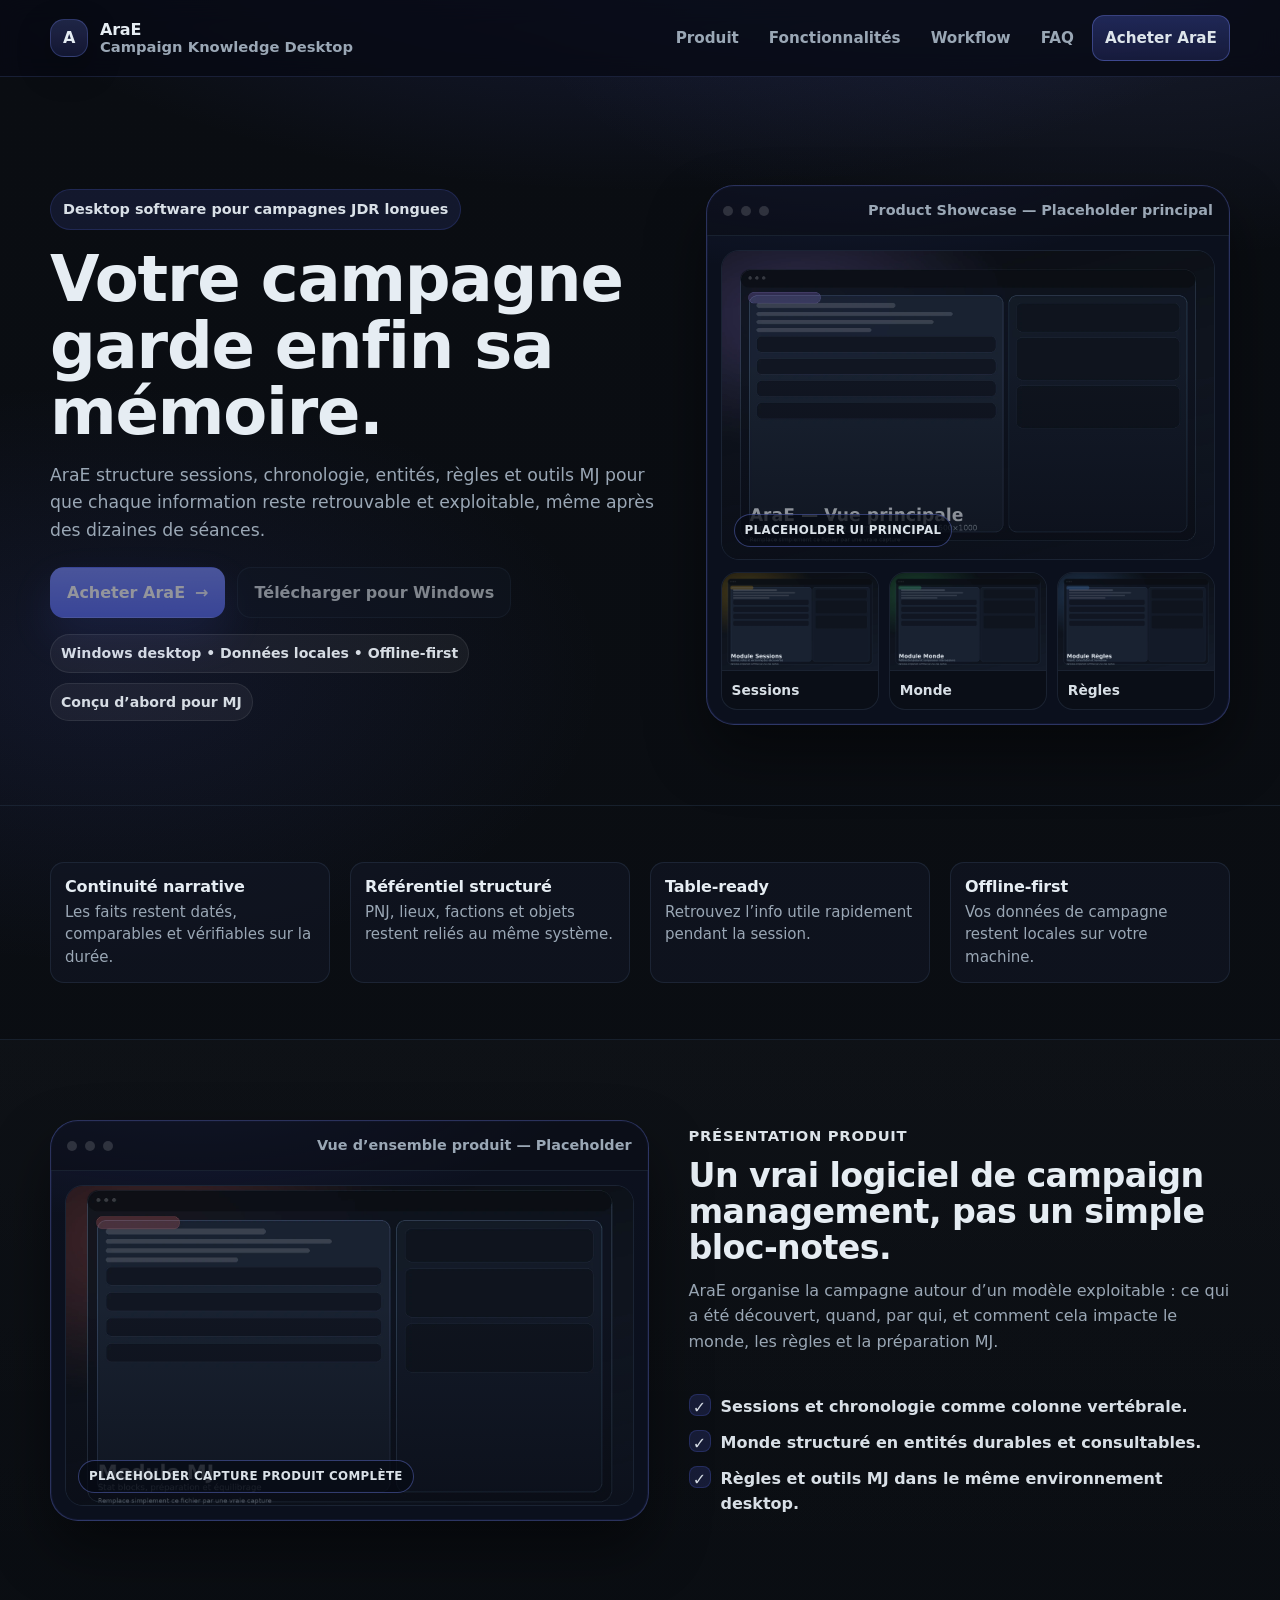
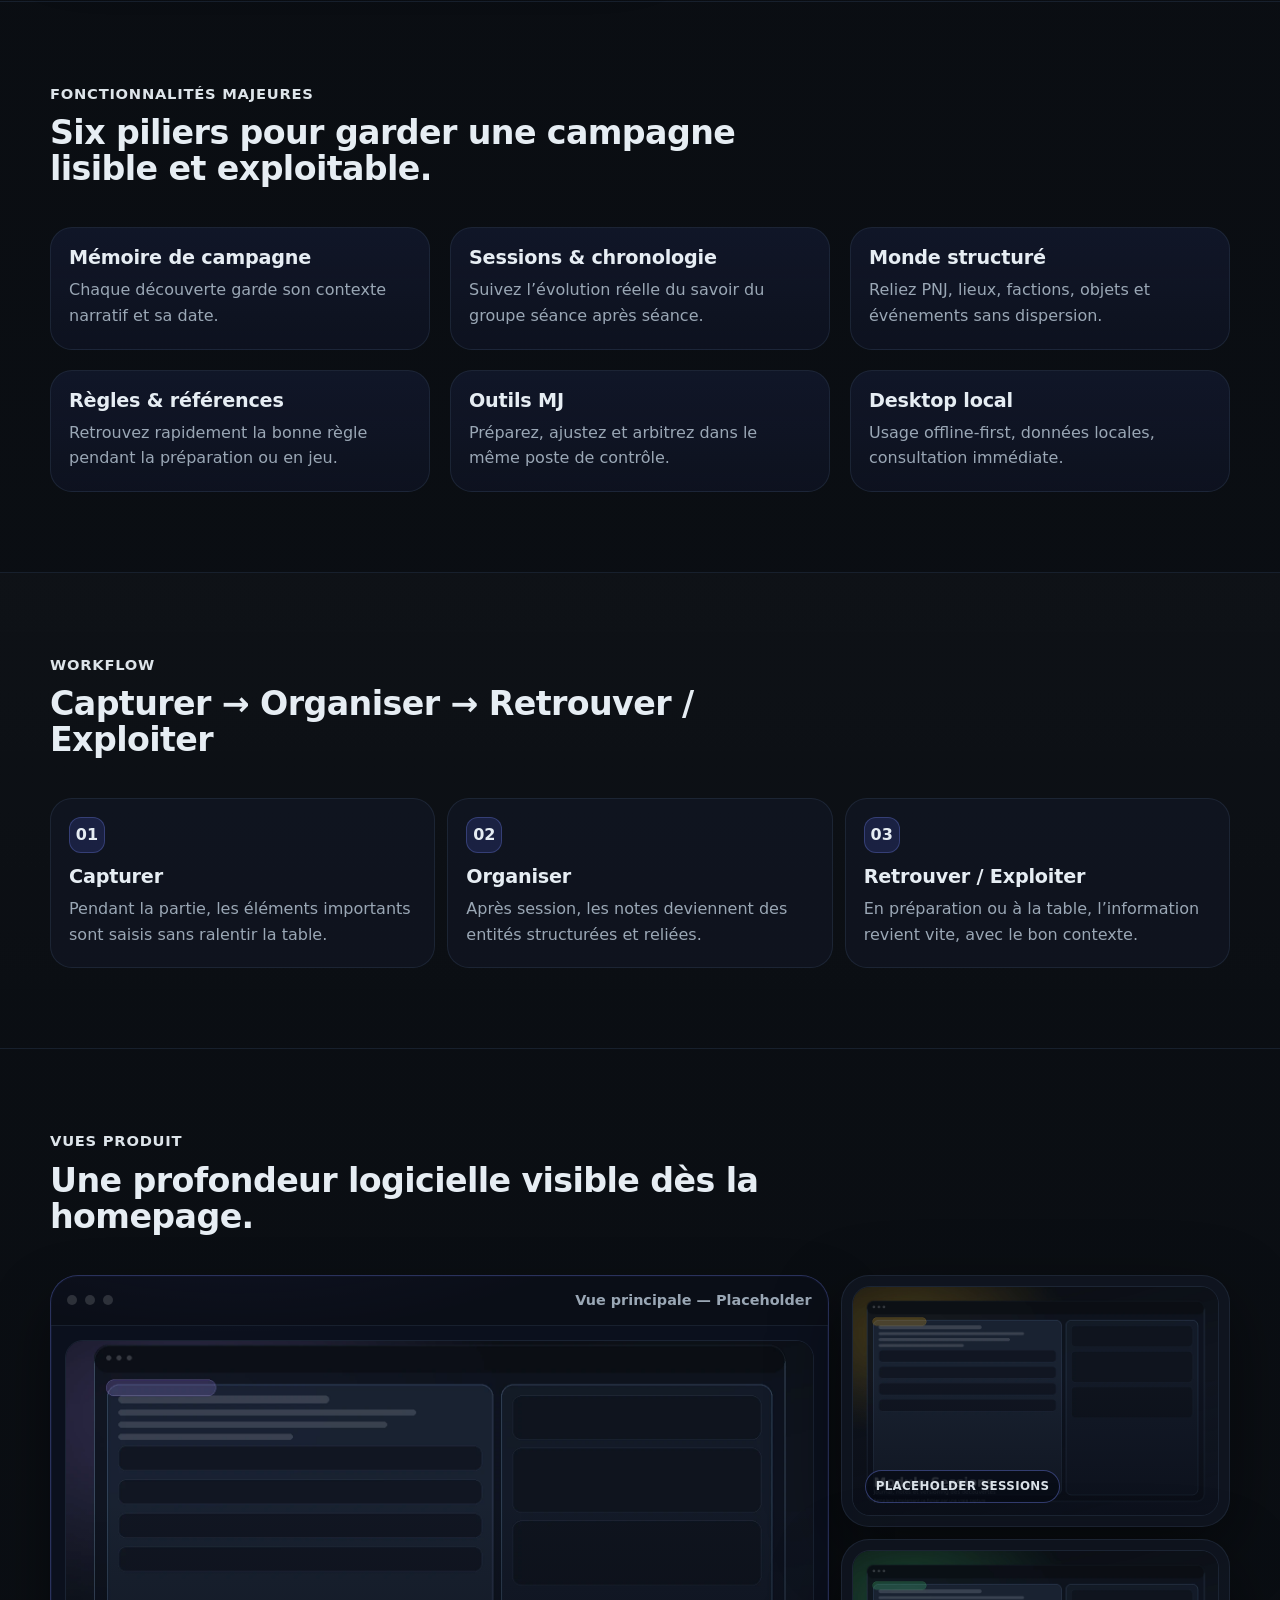
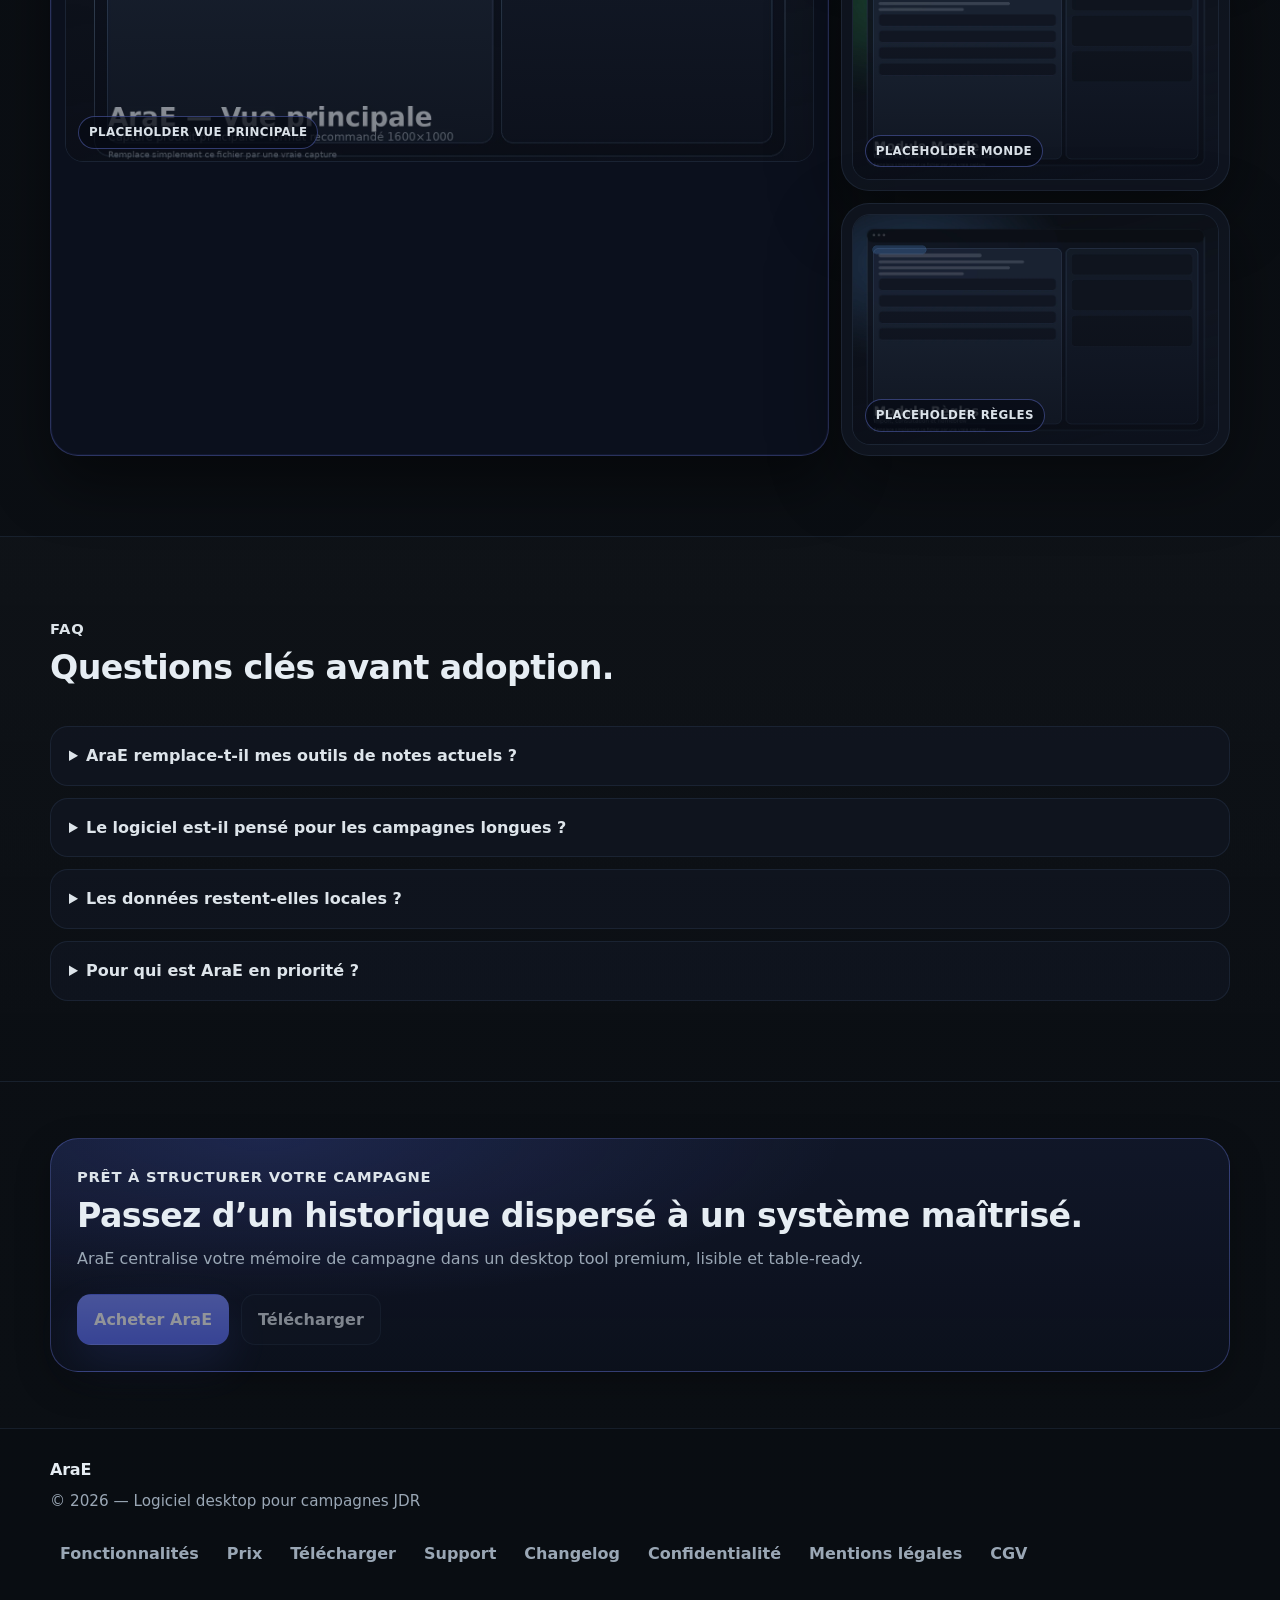
==== commit d59f2c36: "Refonte premium de la homepage AraE" ====
--- a/index.html
+++ b/index.html
@@ -7,7 +7,7 @@
   <title>AraE — Logiciel desktop pour organiser une campagne JDR</title>
   <meta
     name="description"
-    content="AraE aide à structurer une campagne JDR longue : notes de session, entités, référentiel monde, règles et outils MJ dans un logiciel desktop offline-first."
+    content="AraE est le logiciel desktop premium pour structurer une campagne JDR longue : sessions, chronologie, entités monde, règles et outils MJ en offline-first."
   />
   <meta name="robots" content="index,follow" />
   <link rel="canonical" href="https://ingodwetrusttt.github.io/AraEOfficialSitweb/" />
@@ -17,7 +17,7 @@
   <meta property="og:title" content="AraE — Logiciel desktop pour organiser une campagne JDR" />
   <meta
     property="og:description"
-    content="Notes de session, entités, chronologie, référentiel monde, règles et outils MJ dans un logiciel desktop pensé pour les campagnes longues."
+    content="Sessions, monde, règles et outils MJ dans un logiciel desktop conçu pour les campagnes longues."
   />
   <meta property="og:image" content="https://ingodwetrusttt.github.io/AraEOfficialSitweb/assets/og/og-home.png" />
   <meta property="og:image:width" content="1200" />
@@ -27,7 +27,7 @@
   <meta name="twitter:title" content="AraE — Logiciel desktop pour organiser une campagne JDR" />
   <meta
     name="twitter:description"
-    content="Le logiciel desktop pensé pour garder une campagne JDR lisible, chronologique et exploitable."
+    content="Le logiciel desktop pensé pour garder une campagne lisible, chronologique et exploitable."
   />
   <meta name="twitter:image" content="https://ingodwetrusttt.github.io/AraEOfficialSitweb/assets/og/og-home.png" />
 
@@ -53,15 +53,14 @@
         <span class="brand__mark" aria-hidden="true">A</span>
         <span class="brand__text">
           <span class="brand__name">AraE</span>
-          <span class="brand__meta">Campaign knowledge software</span>
+          <span class="brand__meta">Campaign Knowledge Desktop</span>
         </span>
       </a>
 
       <nav class="nav" aria-label="Navigation principale">
+        <a class="nav__link" href="#product">Produit</a>
         <a class="nav__link" href="#features">Fonctionnalités</a>
-        <a class="nav__link" href="#modules">Modules</a>
-        <a class="nav__link" href="pricing.html">Prix</a>
-        <a class="nav__link" href="download.html">Télécharger</a>
+        <a class="nav__link" href="#workflow">Workflow</a>
         <a class="nav__link" href="#faq">FAQ</a>
         <a class="nav__link nav__link--cta" data-buy-link href="pricing.html">Acheter AraE</a>
       </nav>
@@ -82,41 +81,25 @@
 
     <div id="mobile-nav" class="mobile" data-mobile>
       <div class="container mobile__inner">
+        <a class="mobile__link" href="#product">Produit</a>
         <a class="mobile__link" href="#features">Fonctionnalités</a>
-        <a class="mobile__link" href="#modules">Modules</a>
-        <a class="mobile__link" href="pricing.html">Prix</a>
+        <a class="mobile__link" href="#workflow">Workflow</a>
+        <a class="mobile__link" href="#faq">FAQ</a>
         <a class="mobile__link" href="download.html">Télécharger</a>
-        <a class="mobile__link" href="#faq">FAQ</a>
         <a class="mobile__link mobile__link--cta" data-buy-link href="pricing.html">Acheter AraE</a>
       </div>
     </div>
   </header>
 
   <main id="content">
-    <section id="top" class="hero">
-      <div class="container hero__grid">
+    <section id="top" class="hero premium-hero">
+      <div class="container hero__grid premium-hero__grid">
         <div class="hero__copy">
-          <div class="hero__eyebrow">Logiciel desktop conçu pour campagnes JDR longues</div>
-
-          <div class="badges" aria-label="Badges produit">
-            <span class="badge">Pensé d’abord pour MJ</span>
-            <span class="badge">Offline-first</span>
-            <span class="badge">Windows desktop</span>
-          </div>
-
-          <h1 class="hero__title">
-            Gardez enfin une campagne JDR longue lisible, chronologique et exploitable.
-          </h1>
-
+          <div class="hero__eyebrow">Desktop software pour campagnes JDR longues</div>
+          <h1 class="hero__title">Votre campagne garde enfin sa mémoire.</h1>
           <p class="hero__lead">
-            AraE centralise ce que les outils de notes généralistes gèrent mal :
-            <strong>les découvertes par session</strong>, la <strong>structuration en entités</strong>,
-            le <strong>référentiel monde</strong>, les <strong>règles</strong> et les <strong>outils MJ</strong>.
-          </p>
-
-          <p class="hero__lead">
-            Pendant la partie, l’information se capture vite. Après la partie, elle se consolide proprement.
-            Résultat : retrouver un PNJ, une révélation, un lieu ou une règle cesse d’être un travail d’archéologie.
+            AraE structure sessions, chronologie, entités, règles et outils MJ pour que chaque information
+            reste retrouvable et exploitable, même après des dizaines de séances.
           </p>
 
           <div class="hero__actions">
@@ -124,464 +107,243 @@
               <span data-buy-label>Acheter AraE</span>
               <span class="btn__icon" aria-hidden="true">→</span>
             </a>
-
-            <a class="btn btn--secondary" href="#features">
-              Voir les fonctionnalités
-              <span class="btn__icon" aria-hidden="true">↓</span>
-            </a>
-
-            <a class="btn btn--ghost" data-download-link href="download.html">
+            <a class="btn btn--secondary" data-download-link href="download.html">
               <span data-download-label>Télécharger pour Windows</span>
             </a>
           </div>
 
           <div class="pillrow">
             <span class="pill" data-availability-label>Windows desktop • Données locales • Offline-first</span>
-            <span class="pill">Utile aussi aux joueurs investis</span>
-          </div>
-
-          <div class="hero__proof">
-            <div class="proof">
-              <div class="proof__value">Historique</div>
-              <div class="proof__label">Ce que le groupe savait, session par session</div>
-            </div>
-            <div class="proof">
-              <div class="proof__value">Entités</div>
-              <div class="proof__label">PNJ, lieux, factions et contenu structuré</div>
-            </div>
-            <div class="proof">
-              <div class="proof__value">Local</div>
-              <div class="proof__label">Données stockées sur la machine</div>
-            </div>
+            <span class="pill">Conçu d’abord pour MJ</span>
           </div>
         </div>
 
         <div class="hero__media">
-          <div class="shot">
+          <article class="shot shot--premium">
             <div class="shot__topbar">
               <div class="shot__dots" aria-hidden="true"><span></span><span></span><span></span></div>
-              <div class="shot__label">Aperçu du produit</div>
-            </div>
-
-            <div class="shot__body">
-              <div class="shot__image">
-                <img data-hero-shot src="assets/placeholders/hero-main.webp" alt="Capture principale d’AraE" />
-              </div>
-
-              <div class="shot__thumbs" aria-label="Accès rapide aux modules">
-                <a class="thumb thumb--link" href="sessions.html" aria-label="Explorer le module Sessions">
-                  <img data-session-shot src="assets/placeholders/sessions.webp" alt="Aperçu du module Sessions" />
+              <div class="shot__label">Product Showcase — Placeholder principal</div>
+            </div>
+            <div class="shot__body">
+              <div class="shot__image placeholder-shot">
+                <img data-hero-shot src="assets/placeholders/hero-main.webp" alt="Placeholder capture principale AraE" />
+                <span class="placeholder-shot__tag">Placeholder UI principal</span>
+              </div>
+              <div class="shot__thumbs" aria-label="Aperçus produit secondaires">
+                <div class="thumb">
+                  <img data-session-shot src="assets/placeholders/sessions.webp" alt="Placeholder module Sessions" />
                   <div class="thumb__label">Sessions</div>
-                </a>
-                <a class="thumb thumb--link" href="monde.html" aria-label="Explorer le module Monde">
-                  <img data-world-shot src="assets/placeholders/world.webp" alt="Aperçu du module Monde" />
+                </div>
+                <div class="thumb">
+                  <img data-world-shot src="assets/placeholders/world.webp" alt="Placeholder module Monde" />
                   <div class="thumb__label">Monde</div>
-                </a>
-                <a class="thumb thumb--link" href="regles.html" aria-label="Explorer le module Règles">
-                  <img data-rules-shot src="assets/placeholders/rules.webp" alt="Aperçu du module Règles" />
+                </div>
+                <div class="thumb">
+                  <img data-rules-shot src="assets/placeholders/rules.webp" alt="Placeholder module Règles" />
                   <div class="thumb__label">Règles</div>
-                </a>
-              </div>
-            </div>
-          </div>
-        </div>
-      </div>
-    </section>
-
-    <section class="section section--soft">
+                </div>
+              </div>
+            </div>
+          </article>
+        </div>
+      </div>
+    </section>
+
+    <section class="section section--tight credibility-band">
+      <div class="container">
+        <div class="grid grid--4">
+          <article class="card card--mini">
+            <h3 class="h4">Continuité narrative</h3>
+            <p class="p">Les faits restent datés, comparables et vérifiables sur la durée.</p>
+          </article>
+          <article class="card card--mini">
+            <h3 class="h4">Référentiel structuré</h3>
+            <p class="p">PNJ, lieux, factions et objets restent reliés au même système.</p>
+          </article>
+          <article class="card card--mini">
+            <h3 class="h4">Table-ready</h3>
+            <p class="p">Retrouvez l’info utile rapidement pendant la session.</p>
+          </article>
+          <article class="card card--mini">
+            <h3 class="h4">Offline-first</h3>
+            <p class="p">Vos données de campagne restent locales sur votre machine.</p>
+          </article>
+        </div>
+      </div>
+    </section>
+
+    <section id="product" class="section section--soft">
+      <div class="container product-highlight">
+        <div class="product-highlight__media">
+          <article class="shot shot--premium">
+            <div class="shot__topbar">
+              <div class="shot__dots" aria-hidden="true"><span></span><span></span><span></span></div>
+              <div class="shot__label">Vue d’ensemble produit — Placeholder</div>
+            </div>
+            <div class="shot__body">
+              <div class="shot__image placeholder-shot placeholder-shot--large">
+                <img data-gm-shot src="assets/placeholders/gm.webp" alt="Placeholder d’une vue complète d’AraE" />
+                <span class="placeholder-shot__tag">Placeholder capture produit complète</span>
+              </div>
+            </div>
+          </article>
+        </div>
+
+        <div>
+          <div class="section__head">
+            <div class="kicker">Présentation produit</div>
+            <h2 class="h2">Un vrai logiciel de campaign management, pas un simple bloc-notes.</h2>
+            <p class="sub">
+              AraE organise la campagne autour d’un modèle exploitable : ce qui a été découvert, quand,
+              par qui, et comment cela impacte le monde, les règles et la préparation MJ.
+            </p>
+          </div>
+          <div class="feature-list">
+            <div class="feature-list__item"><span class="feature-list__dot" aria-hidden="true">✓</span><span>Sessions et chronologie comme colonne vertébrale.</span></div>
+            <div class="feature-list__item"><span class="feature-list__dot" aria-hidden="true">✓</span><span>Monde structuré en entités durables et consultables.</span></div>
+            <div class="feature-list__item"><span class="feature-list__dot" aria-hidden="true">✓</span><span>Règles et outils MJ dans le même environnement desktop.</span></div>
+          </div>
+        </div>
+      </div>
+    </section>
+
+    <section id="features" class="section">
       <div class="container">
         <div class="section__head">
-          <div class="kicker">Le problème</div>
-          <h2 class="h2">Les outils de notes classiques cassent la lisibilité d’une campagne dès qu’elle devient dense.</h2>
-          <p class="sub">
-            Après plusieurs séances, la table ne manque pas d’informations : elle manque d’un système pour les relier,
-            les dater, les comparer et les retrouver rapidement. C’est précisément là qu’AraE se distingue.
-          </p>
+          <div class="kicker">Fonctionnalités majeures</div>
+          <h2 class="h2">Six piliers pour garder une campagne lisible et exploitable.</h2>
         </div>
 
         <div class="grid grid--3">
-          <article class="card card--accent">
-            <div class="card__icon" aria-hidden="true">01</div>
-            <h3 class="h3">Notes dispersées</h3>
-            <p class="p">
-              Un PNJ est mentionné dans une note, un lieu dans une autre, une révélation ailleurs.
-              L’information existe, mais elle reste difficile à relier et à réutiliser.
-            </p>
-          </article>
-
-          <article class="card card--accent">
-            <div class="card__icon" aria-hidden="true">02</div>
-            <h3 class="h3">Chronologie floue</h3>
-            <p class="p">
-              Ce que le groupe croit savoir à la session 8 n’est pas forcément vrai à la session 14.
-              Sans historique clair, les faits, rumeurs et corrections finissent par se confondre.
-            </p>
-          </article>
-
-          <article class="card card--accent">
-            <div class="card__icon" aria-hidden="true">03</div>
-            <h3 class="h3">Préparation fragmentée</h3>
-            <p class="p">
-              Règles, équilibrage, stat blocks, notes monde et chroniques vivent souvent dans des supports distincts.
-              La friction s’installe à la table comme entre les sessions.
-            </p>
-          </article>
-        </div>
-      </div>
-    </section>
-
-    <section id="features" class="section">
-      <div class="container">
-        <div class="section__head">
-          <div class="kicker">Pourquoi AraE</div>
-          <h2 class="h2">Un logiciel pensé pour les campagnes, pas une application de notes générique détournée.</h2>
-          <p class="sub">
-            La valeur d’AraE ne vient pas d’une accumulation de fonctionnalités isolées.
-            Elle vient d’un modèle de travail cohérent pour suivre une campagne longue sans perdre sa mémoire.
-          </p>
-        </div>
-
-        <div class="grid grid--3">
-          <article class="card">
-            <h3 class="h3">Notes → entités</h3>
-            <p class="p">
-              Les notes prises à chaud peuvent ensuite être redistribuées en PNJ, lieux, factions, monstres,
-              religions, chroniques et références monde.
-            </p>
-            <div class="feature-list">
-              <div class="feature-list__item"><span class="feature-list__dot" aria-hidden="true">✓</span><span>Capture rapide pendant la partie</span></div>
-              <div class="feature-list__item"><span class="feature-list__dot" aria-hidden="true">✓</span><span>Structuration propre après session</span></div>
-              <div class="feature-list__item"><span class="feature-list__dot" aria-hidden="true">✓</span><span>Moins de dette de notes</span></div>
-            </div>
-          </article>
-
-          <article class="card">
-            <h3 class="h3">Session vs Monde</h3>
-            <p class="p">
-              AraE distingue ce qui a été découvert à un instant précis de la campagne
-              de ce qui constitue le référentiel consolidé du monde.
-            </p>
-            <div class="feature-list">
-              <div class="feature-list__item"><span class="feature-list__dot" aria-hidden="true">✓</span><span>Chronologie lisible</span></div>
-              <div class="feature-list__item"><span class="feature-list__dot" aria-hidden="true">✓</span><span>Historique des versions</span></div>
-              <div class="feature-list__item"><span class="feature-list__dot" aria-hidden="true">✓</span><span>Comparaison inter-sessions</span></div>
-            </div>
-          </article>
-
-          <article class="card">
-            <h3 class="h3">Usage table-ready</h3>
-            <p class="p">
-              Le but n’est pas d’administrer un wiki complexe.
-              Le but est de retrouver ce qu’il faut, vite, pendant et après la partie.
-            </p>
-            <div class="feature-list">
-              <div class="feature-list__item"><span class="feature-list__dot" aria-hidden="true">✓</span><span>Consultation rapide</span></div>
-              <div class="feature-list__item"><span class="feature-list__dot" aria-hidden="true">✓</span><span>Données locales</span></div>
-              <div class="feature-list__item"><span class="feature-list__dot" aria-hidden="true">✓</span><span>Conçu pour campagnes longues</span></div>
-            </div>
-          </article>
-        </div>
-      </div>
-    </section>
-
-    <section class="section section--soft">
+          <article class="card card--feature">
+            <h3 class="h3">Mémoire de campagne</h3>
+            <p class="p">Chaque découverte garde son contexte narratif et sa date.</p>
+          </article>
+          <article class="card card--feature">
+            <h3 class="h3">Sessions & chronologie</h3>
+            <p class="p">Suivez l’évolution réelle du savoir du groupe séance après séance.</p>
+          </article>
+          <article class="card card--feature">
+            <h3 class="h3">Monde structuré</h3>
+            <p class="p">Reliez PNJ, lieux, factions, objets et événements sans dispersion.</p>
+          </article>
+          <article class="card card--feature">
+            <h3 class="h3">Règles & références</h3>
+            <p class="p">Retrouvez rapidement la bonne règle pendant la préparation ou en jeu.</p>
+          </article>
+          <article class="card card--feature">
+            <h3 class="h3">Outils MJ</h3>
+            <p class="p">Préparez, ajustez et arbitrez dans le même poste de contrôle.</p>
+          </article>
+          <article class="card card--feature">
+            <h3 class="h3">Desktop local</h3>
+            <p class="p">Usage offline-first, données locales, consultation immédiate.</p>
+          </article>
+        </div>
+      </div>
+    </section>
+
+    <section id="workflow" class="section section--soft">
       <div class="container">
         <div class="section__head">
           <div class="kicker">Workflow</div>
-          <h2 class="h2">Un système simple : capturer, consolider, retrouver.</h2>
-          <p class="sub">
-            AraE suit le rythme réel d’une campagne. L’objectif n’est pas de produire de la documentation pour elle-même,
-            mais de garder une information exploitable quand elle redevient nécessaire.
-          </p>
-        </div>
-
-        <div class="grid grid--3">
-          <article class="card card--accent">
-            <div class="card__icon" aria-hidden="true">01</div>
-            <h3 class="h3">Capturer pendant la session</h3>
-            <p class="p">
-              Notes rapides, éléments narratifs, règles utiles, découvertes et informations terrain
-              sont enregistrés sans casser le rythme de la table.
-            </p>
-          </article>
-
-          <article class="card card--accent">
-            <div class="card__icon" aria-hidden="true">02</div>
-            <h3 class="h3">Consolider après la partie</h3>
-            <p class="p">
-              Les notes brutes deviennent des entités propres, reliées et comparables :
-              PNJ, lieux, factions, objets, chroniques ou contenu monde.
-            </p>
-          </article>
-
-          <article class="card card--accent">
-            <div class="card__icon" aria-hidden="true">03</div>
-            <h3 class="h3">Retrouver immédiatement</h3>
-            <p class="p">
-              Pendant la préparation ou en pleine partie, l’information utile redevient accessible
-              sans naviguer entre plusieurs outils ou recomposer le contexte de mémoire.
-            </p>
-          </article>
-        </div>
-      </div>
-    </section>
-
-    <section id="modules" class="section">
+          <h2 class="h2">Capturer → Organiser → Retrouver / Exploiter</h2>
+        </div>
+
+        <div class="workflow">
+          <article class="workflow__step card">
+            <div class="workflow__num">01</div>
+            <h3 class="h3">Capturer</h3>
+            <p class="p">Pendant la partie, les éléments importants sont saisis sans ralentir la table.</p>
+          </article>
+          <article class="workflow__step card">
+            <div class="workflow__num">02</div>
+            <h3 class="h3">Organiser</h3>
+            <p class="p">Après session, les notes deviennent des entités structurées et reliées.</p>
+          </article>
+          <article class="workflow__step card">
+            <div class="workflow__num">03</div>
+            <h3 class="h3">Retrouver / Exploiter</h3>
+            <p class="p">En préparation ou à la table, l’information revient vite, avec le bon contexte.</p>
+          </article>
+        </div>
+      </div>
+    </section>
+
+    <section class="section">
       <div class="container">
         <div class="section__head">
-          <div class="kicker">Modules</div>
-          <h2 class="h2">Quatre modules, un même système de travail.</h2>
-          <p class="sub">
-            Chaque module répond à un besoin précis, sans casser la cohérence globale du produit.
-            Toute la carte est cliquable pour accéder directement à la page correspondante.
-          </p>
-        </div>
-
-        <div class="grid grid--2">
-          <a class="card card--flat module-card" href="sessions.html" aria-label="Explorer le module Sessions">
-            <div class="shot">
-              <div class="shot__topbar">
-                <div class="shot__dots" aria-hidden="true"><span></span><span></span><span></span></div>
-                <div class="shot__label">Sessions</div>
-              </div>
-              <div class="shot__body">
-                <div class="shot__image">
-                  <img data-session-shot src="assets/placeholders/sessions.webp" alt="Capture du module Sessions" />
-                </div>
-              </div>
-            </div>
-            <div class="feature-list">
-              <div class="feature-list__item"><span class="feature-list__dot" aria-hidden="true">✓</span><span>Créer une session comme point de vérité chronologique</span></div>
-              <div class="feature-list__item"><span class="feature-list__dot" aria-hidden="true">✓</span><span>Prendre des notes sans casser le rythme</span></div>
-              <div class="feature-list__item"><span class="feature-list__dot" aria-hidden="true">✓</span><span>Transformer ensuite les notes en entités versionnées</span></div>
-            </div>
-            <div class="module-card__cta">Explorer le module <span aria-hidden="true">→</span></div>
-          </a>
-
-          <a class="card card--flat module-card" href="monde.html" aria-label="Explorer le module Monde">
-            <div class="shot">
-              <div class="shot__topbar">
-                <div class="shot__dots" aria-hidden="true"><span></span><span></span><span></span></div>
-                <div class="shot__label">Monde</div>
-              </div>
-              <div class="shot__body">
-                <div class="shot__image">
-                  <img data-world-shot src="assets/placeholders/world.webp" alt="Capture du module Monde" />
-                </div>
-              </div>
-            </div>
-            <div class="feature-list">
-              <div class="feature-list__item"><span class="feature-list__dot" aria-hidden="true">✓</span><span>Consolider les entités globales non versionnées</span></div>
-              <div class="feature-list__item"><span class="feature-list__dot" aria-hidden="true">✓</span><span>Comparer les états issus des sessions</span></div>
-              <div class="feature-list__item"><span class="feature-list__dot" aria-hidden="true">✓</span><span>Obtenir une lecture “univers” du contenu</span></div>
-            </div>
-            <div class="module-card__cta">Explorer le module <span aria-hidden="true">→</span></div>
-          </a>
-
-          <a class="card card--flat module-card" href="regles.html" aria-label="Explorer le module Règles">
-            <div class="shot">
-              <div class="shot__topbar">
-                <div class="shot__dots" aria-hidden="true"><span></span><span></span><span></span></div>
-                <div class="shot__label">Règles</div>
-              </div>
-              <div class="shot__body">
-                <div class="shot__image">
-                  <img data-rules-shot src="assets/placeholders/rules.webp" alt="Capture du module Règles" />
-                </div>
-              </div>
-            </div>
-            <div class="feature-list">
-              <div class="feature-list__item"><span class="feature-list__dot" aria-hidden="true">✓</span><span>Importer ou structurer un système JDR</span></div>
-              <div class="feature-list__item"><span class="feature-list__dot" aria-hidden="true">✓</span><span>Préparer variantes et homebrew</span></div>
-              <div class="feature-list__item"><span class="feature-list__dot" aria-hidden="true">✓</span><span>Réduire les interruptions de recherche à table</span></div>
-            </div>
-            <div class="module-card__cta">Explorer le module <span aria-hidden="true">→</span></div>
-          </a>
-
-          <a class="card card--flat module-card" href="mj.html" aria-label="Explorer le module MJ">
-            <div class="shot">
-              <div class="shot__topbar">
-                <div class="shot__dots" aria-hidden="true"><span></span><span></span><span></span></div>
-                <div class="shot__label">MJ</div>
-              </div>
-              <div class="shot__body">
-                <div class="shot__image">
-                  <img data-gm-shot src="assets/placeholders/gm.webp" alt="Capture du module MJ" />
-                </div>
-              </div>
-            </div>
-            <div class="feature-list">
-              <div class="feature-list__item"><span class="feature-list__dot" aria-hidden="true">✓</span><span>Gérer stat blocks et analyse d’équilibrage</span></div>
-              <div class="feature-list__item"><span class="feature-list__dot" aria-hidden="true">✓</span><span>Préparer du contenu modifié ou homebrew</span></div>
-              <div class="feature-list__item"><span class="feature-list__dot" aria-hidden="true">✓</span><span>Centraliser les outils côté meneur</span></div>
-            </div>
-            <div class="module-card__cta">Explorer le module <span aria-hidden="true">→</span></div>
-          </a>
-        </div>
-      </div>
-    </section>
-
-    <section class="section section--soft">
-      <div class="container sidebar">
-        <div>
-          <div class="section__head">
-            <div class="kicker">Positionnement</div>
-            <h2 class="h2">Conçu d’abord pour le MJ, utile aussi aux joueurs investis.</h2>
-            <p class="sub">
-              La douleur la plus forte se situe côté meneur : préparation fragmentée, continuité difficile,
-              règles séparées du reste, et perte de contexte d’une session à l’autre.
-              AraE répond d’abord à ce besoin, sans exclure les joueurs qui veulent suivre une campagne proprement.
-            </p>
-          </div>
-
-          <div class="grid grid--2">
-            <article class="card">
-              <div class="card__head">
-                <div>
-                  <div class="card__kicker">Pour les MJ</div>
-                  <h3 class="h3">Consolider, comparer, préparer et arbitrer</h3>
-                </div>
-              </div>
-              <p class="p">
-                Construire un référentiel monde cohérent, centraliser les règles, préparer des variantes homebrew
-                et suivre plus facilement ce qui a été exposé à la table.
-              </p>
-              <ul class="list">
-                <li>Vue monde consolidée</li>
-                <li>Module règles dédié</li>
-                <li>Outils d’équilibrage MJ</li>
-                <li>Préparation plus robuste entre les sessions</li>
-              </ul>
-            </article>
-
-            <article class="card">
-              <div class="card__head">
-                <div>
-                  <div class="card__kicker">Pour les joueurs</div>
-                  <h3 class="h3">Retrouver le contexte utile sans noyer la campagne</h3>
-                </div>
-              </div>
-              <p class="p">
-                Suivre les révélations, garder une chronique propre, retrouver un PNJ, un lieu ou une faction
-                et comprendre ce que le groupe savait réellement à un moment donné.
-              </p>
-              <ul class="list">
-                <li>Suivi de campagne longue</li>
-                <li>Historique des découvertes</li>
-                <li>Liens entre notes et entités</li>
-                <li>Vision plus claire de la progression narrative</li>
-              </ul>
-            </article>
-          </div>
-        </div>
-
-        <aside class="card card--accent">
-          <div class="kicker">Disponibilité</div>
-          <h3 class="h3">AraE Desktop</h3>
-          <p class="p">
-            Le produit est présenté comme une application desktop Windows,
-            pensée pour un usage local et une consultation rapide à la table comme hors session.
-          </p>
-          <div class="feature-list">
-            <div class="feature-list__item"><span class="feature-list__dot" aria-hidden="true">✓</span><span>Application desktop Windows</span></div>
-            <div class="feature-list__item"><span class="feature-list__dot" aria-hidden="true">✓</span><span>Données stockées localement</span></div>
-            <div class="feature-list__item"><span class="feature-list__dot" aria-hidden="true">✓</span><span>Pages prix et téléchargement dédiées</span></div>
-          </div>
-          <div class="actions">
-            <a class="btn btn--primary u-full" data-buy-link href="pricing.html">Acheter AraE</a>
-            <a class="btn btn--secondary u-full" href="pricing.html">Voir la page prix</a>
-            <a class="btn btn--ghost u-full" data-download-link href="download.html">Télécharger</a>
-          </div>
-        </aside>
-      </div>
-    </section>
-
-    <section class="section">
-      <div class="container">
-        <div class="section__head">
-          <div class="kicker">Différenciation</div>
-          <h2 class="h2">Pourquoi pas simplement Notion, Obsidian ou un wiki ?</h2>
-          <p class="sub">
-            Les outils généralistes savent stocker des pages. AraE vise autre chose :
-            garder la mémoire d’une campagne sous une forme exploitable pour la table.
-          </p>
-        </div>
-
-        <div class="grid grid--3">
-          <article class="card">
-            <h3 class="h3">Pas seulement des pages</h3>
-            <p class="p">
-              Une campagne produit des sessions, des versions, des découvertes et des entités liées.
-              AraE travaille ce modèle nativement au lieu de le laisser émerger à la main.
-            </p>
-          </article>
-
-          <article class="card">
-            <h3 class="h3">Chronologie préservée</h3>
-            <p class="p">
-              Un wiki fige souvent un état final. AraE conserve la différence entre ce qui est vrai dans le monde
-              et ce qui était connu par le groupe à une session donnée.
-            </p>
-          </article>
-
-          <article class="card">
-            <h3 class="h3">Moins de dispersion</h3>
-            <p class="p">
-              Notes de campagne, monde, règles et outils MJ peuvent rester dans le même environnement,
-              au lieu d’être répartis entre plusieurs logiciels spécialisés.
-            </p>
-          </article>
-        </div>
-      </div>
-    </section>
-
-    <section id="faq" class="section">
+          <div class="kicker">Vues produit</div>
+          <h2 class="h2">Une profondeur logicielle visible dès la homepage.</h2>
+        </div>
+
+        <div class="showcase-grid">
+          <article class="shot shot--premium showcase-grid__main">
+            <div class="shot__topbar">
+              <div class="shot__dots" aria-hidden="true"><span></span><span></span><span></span></div>
+              <div class="shot__label">Vue principale — Placeholder</div>
+            </div>
+            <div class="shot__body">
+              <div class="shot__image placeholder-shot placeholder-shot--large">
+                <img data-hero-shot src="assets/placeholders/hero-main.webp" alt="Placeholder vue principale AraE" />
+                <span class="placeholder-shot__tag">Placeholder vue principale</span>
+              </div>
+            </div>
+          </article>
+
+          <article class="shot showcase-grid__side">
+            <div class="shot__body">
+              <div class="shot__image placeholder-shot">
+                <img data-session-shot src="assets/placeholders/sessions.webp" alt="Placeholder vue Sessions" />
+                <span class="placeholder-shot__tag">Placeholder Sessions</span>
+              </div>
+            </div>
+          </article>
+
+          <article class="shot showcase-grid__side">
+            <div class="shot__body">
+              <div class="shot__image placeholder-shot">
+                <img data-world-shot src="assets/placeholders/world.webp" alt="Placeholder vue Monde" />
+                <span class="placeholder-shot__tag">Placeholder Monde</span>
+              </div>
+            </div>
+          </article>
+
+          <article class="shot showcase-grid__side">
+            <div class="shot__body">
+              <div class="shot__image placeholder-shot">
+                <img data-rules-shot src="assets/placeholders/rules.webp" alt="Placeholder vue Règles" />
+                <span class="placeholder-shot__tag">Placeholder Règles</span>
+              </div>
+            </div>
+          </article>
+        </div>
+      </div>
+    </section>
+
+    <section id="faq" class="section section--soft">
       <div class="container">
         <div class="section__head">
           <div class="kicker">FAQ</div>
-          <h2 class="h2">Les objections d’achat importantes doivent être traitées explicitement.</h2>
+          <h2 class="h2">Questions clés avant adoption.</h2>
         </div>
 
         <div class="faq">
           <details class="faq__item">
-            <summary>AraE est-il destiné aux MJ ou aux joueurs ?</summary>
-            <div class="faq__body">
-              Le produit est pensé d’abord pour les MJ, car c’est là que la complexité d’une campagne longue devient la plus coûteuse.
-              Il reste cependant utile aux joueurs investis qui veulent suivre une campagne de manière structurée.
-            </div>
+            <summary>AraE remplace-t-il mes outils de notes actuels ?</summary>
+            <div class="faq__body">AraE remplace surtout la partie critique de continuité de campagne : sessions, chronologie, entités, règles et préparation MJ.</div>
           </details>
-
           <details class="faq__item">
-            <summary>Quelle est la différence entre Session et Monde ?</summary>
-            <div class="faq__body">
-              Session décrit ce qui est connu, noté ou découvert à un instant précis de la campagne.
-              Monde représente le référentiel plus consolidé, qui permet de comparer les évolutions et de garder une lecture globale.
-            </div>
+            <summary>Le logiciel est-il pensé pour les campagnes longues ?</summary>
+            <div class="faq__body">Oui. Le cœur du produit est de garder l’information fiable et exploitable sur la durée, même avec beaucoup d’historique.</div>
           </details>
-
-          <details class="faq__item">
-            <summary>Pourquoi utiliser AraE plutôt qu’un outil de notes généraliste ?</summary>
-            <div class="faq__body">
-              Parce qu’une campagne ne produit pas seulement des notes : elle produit une chronologie,
-              des entités, des versions d’information, des révélations et un besoin de consultation rapide.
-              AraE est conçu autour de cette logique, là où un outil généraliste demande davantage d’organisation manuelle.
-            </div>
-          </details>
-
           <details class="faq__item">
             <summary>Les données restent-elles locales ?</summary>
-            <div class="faq__body">
-              Le positionnement du produit est offline-first, avec des données stockées localement sur la machine.
-              La page téléchargement et les pages de confiance associées doivent conserver cette promesse de manière claire et cohérente.
-            </div>
+            <div class="faq__body">Le positionnement est desktop offline-first avec stockage local sur la machine.</div>
           </details>
-
           <details class="faq__item">
-            <summary>La version Mac ou Linux est-elle prévue ?</summary>
-            <div class="faq__body">
-              La communication actuelle reste volontairement centrée sur Windows,
-              afin de ne pas promettre des plateformes qui ne seraient pas encore réellement supportées.
-            </div>
+            <summary>Pour qui est AraE en priorité ?</summary>
+            <div class="faq__body">D’abord pour le MJ, avec un bénéfice direct aussi pour les joueurs très investis dans le suivi de campagne.</div>
           </details>
         </div>
       </div>
@@ -589,16 +351,13 @@
 
     <section class="section section--tight">
       <div class="container">
-        <div class="cta-banner">
-          <div class="kicker">Dernier CTA</div>
-          <h2 class="h2">Arrêtez de perdre la mémoire utile de votre campagne.</h2>
-          <p class="sub">
-            AraE réunit sessions, monde, règles et outils MJ dans un seul logiciel desktop pensé pour les campagnes longues.
-          </p>
+        <div class="cta-banner cta-banner--premium">
+          <div class="kicker">Prêt à structurer votre campagne</div>
+          <h2 class="h2">Passez d’un historique dispersé à un système maîtrisé.</h2>
+          <p class="sub">AraE centralise votre mémoire de campagne dans un desktop tool premium, lisible et table-ready.</p>
           <div class="actions">
             <a class="btn btn--primary" data-buy-link href="pricing.html">Acheter AraE</a>
-            <a class="btn btn--secondary" href="pricing.html">Voir les prix</a>
-            <a class="btn btn--ghost" data-download-link href="download.html">Télécharger</a>
+            <a class="btn btn--secondary" data-download-link href="download.html">Télécharger</a>
           </div>
         </div>
       </div>
--- a/css/tokens.css
+++ b/css/tokens.css
@@ -1,9 +1,9 @@
 :root{
   --bg:#0b0f14;
   --bg2:#0a0d12;
-  --surface:rgba(18,24,38,.62);
-  --surface-2:rgba(18,24,38,.82);
-  --surface-3:rgba(12,16,26,.92);
+  --surface:rgba(16,22,40,.62);
+  --surface-2:rgba(16,22,40,.82);
+  --surface-3:rgba(9,13,27,.92);
   --stroke:rgba(36,48,66,.78);
   --stroke-2:rgba(36,48,66,.55);
 
@@ -11,10 +11,10 @@
   --muted:#9aa7b5;
   --muted-2:#7f8b99;
 
-  --accent:#8b5cf6;
-  --accent2:#a78bfa;
-  --accent-rgb:139,92,246;
-  --accent2-rgb:167,139,250;
+  --accent:#5b6df6;
+  --accent2:#7a8bff;
+  --accent-rgb:91,109,246;
+  --accent2-rgb:122,139,255;
 
   --success:#22c55e;
   --warning:#f59e0b;
@@ -52,9 +52,9 @@
 }
 
 body[data-theme="violet"]{
-  --accent:#8b5cf6; --accent2:#a78bfa;
-  --accent-rgb:139,92,246; --accent2-rgb:167,139,250;
-  --focus: 0 0 0 3px rgba(167,139,250,.35);
+  --accent:#5b6df6; --accent2:#7a8bff;
+  --accent-rgb:91,109,246; --accent2-rgb:122,139,255;
+  --focus: 0 0 0 3px rgba(122,139,255,.35);
 }
 
 body[data-theme="blue"]{
--- a/css/base.css
+++ b/css/base.css
@@ -15,9 +15,9 @@
   font-family:var(--font);
   color:var(--text);
   background:
-    radial-gradient(1200px 520px at 50% -120px, rgba(var(--accent-rgb), .18), transparent 60%),
-    radial-gradient(900px 420px at 90% 0, rgba(var(--accent2-rgb), .09), transparent 60%),
-    radial-gradient(900px 520px at 8% 14%, rgba(var(--accent-rgb), .08), transparent 55%),
+    radial-gradient(1200px 520px at 50% -120px, rgba(var(--accent-rgb), .20), transparent 60%),
+    radial-gradient(980px 420px at 88% 0, rgba(var(--accent2-rgb), .11), transparent 62%),
+    radial-gradient(900px 520px at 8% 14%, rgba(var(--accent-rgb), .10), transparent 56%),
     linear-gradient(180deg, var(--bg2), var(--bg));
   line-height:1.6;
   min-height:100vh;
--- a/css/components.css
+++ b/css/components.css
@@ -773,3 +773,241 @@
   background:rgba(255,255,255,.05);
   color:rgba(230,237,243,.95);
 }
+/* =========================
+   Homepage refinements
+   ========================= */
+
+.thumb--link {
+  display: block;
+  text-decoration: none;
+  color: inherit;
+  transition: transform 0.18s ease, opacity 0.18s ease;
+}
+
+.thumb--link:hover,
+.thumb--link:focus-visible {
+  transform: translateY(-2px);
+  opacity: 0.96;
+}
+
+.thumb--link:focus-visible {
+  outline: 2px solid currentColor;
+  outline-offset: 4px;
+  border-radius: 12px;
+}
+
+.module-card {
+  display: block;
+  height: 100%;
+  text-decoration: none;
+  color: inherit;
+  transition:
+    transform 0.18s ease,
+    box-shadow 0.18s ease,
+    border-color 0.18s ease,
+    background-color 0.18s ease;
+  cursor: pointer;
+}
+
+.module-card:hover,
+.module-card:focus-visible {
+  transform: translateY(-4px);
+}
+
+.module-card:focus-visible {
+  outline: 2px solid currentColor;
+  outline-offset: 4px;
+}
+
+.module-card .shot {
+  margin-bottom: 18px;
+}
+
+.module-card .shot__image img {
+  transition: transform 0.24s ease;
+}
+
+.module-card:hover .shot__image img,
+.module-card:focus-visible .shot__image img {
+  transform: scale(1.015);
+}
+
+.module-card__cta {
+  display: inline-flex;
+  align-items: center;
+  gap: 8px;
+  margin-top: 18px;
+  font-weight: 600;
+  text-decoration: none;
+}
+
+.hero__proof .proof {
+  min-height: 100%;
+}
+
+/* Optionnel : si tes thumbs n'ont pas déjà de style carte */
+.thumb--link img {
+  display: block;
+  width: 100%;
+  height: auto;
+}
+/* =========================
+   Pricing page refinements
+   ========================= */
+
+.price__value strong,
+.table strong {
+  font: inherit;
+}
+
+.notice {
+  line-height: 1.5;
+}
+
+.table td strong {
+  font-weight: 700;
+}
+
+.hero .price__meta {
+  opacity: 0.8;
+}
+
+/* =========================
+   Homepage premium refresh
+   ========================= */
+.topbar{
+  background:rgba(7,10,20,.78);
+  border-bottom:1px solid rgba(77,96,160,.25);
+}
+
+.nav__link--cta{
+  background:linear-gradient(180deg, rgba(var(--accent-rgb), .28), rgba(var(--accent-rgb), .16));
+  border-color:rgba(var(--accent2-rgb), .34);
+}
+
+.premium-hero{
+  padding-top:calc(var(--s9) - 4px);
+}
+
+.premium-hero__grid{
+  align-items:center;
+}
+
+.shot--premium{
+  border-color:rgba(var(--accent2-rgb), .28);
+  box-shadow:0 28px 60px rgba(0,0,0,.45), 0 0 0 1px rgba(var(--accent-rgb), .08) inset;
+  background:
+    radial-gradient(680px 260px at 24% -12%, rgba(var(--accent-rgb), .14), transparent 58%),
+    rgba(12,18,34,.76);
+}
+
+.placeholder-shot{
+  position:relative;
+  isolation:isolate;
+}
+
+.placeholder-shot::after{
+  content:"";
+  position:absolute;
+  inset:0;
+  background:linear-gradient(180deg, transparent 38%, rgba(6,8,16,.52));
+  pointer-events:none;
+}
+
+.placeholder-shot__tag{
+  position:absolute;
+  left:12px;
+  bottom:12px;
+  z-index:1;
+  padding:6px 10px;
+  border-radius:999px;
+  font-size:.74rem;
+  font-weight:760;
+  letter-spacing:.03em;
+  text-transform:uppercase;
+  background:rgba(6,10,20,.72);
+  border:1px solid rgba(var(--accent2-rgb), .38);
+  color:rgba(230,237,243,.95);
+}
+
+.placeholder-shot--large img{
+  aspect-ratio:16 / 9;
+}
+
+.credibility-band .card--mini{
+  padding:14px;
+  border-radius:14px;
+}
+
+.card--mini .h4{ margin:0 0 4px; }
+.card--mini .p{ font-size:.94rem; line-height:1.5; }
+
+.product-highlight{
+  display:grid;
+  grid-template-columns:minmax(0, 1.05fr) minmax(0, .95fr);
+  gap:var(--s6);
+  align-items:center;
+}
+
+.card--feature{
+  min-height:100%;
+  background:linear-gradient(180deg, rgba(18,24,44,.84), rgba(15,20,36,.72));
+}
+
+.workflow{
+  display:grid;
+  grid-template-columns:repeat(3, minmax(0, 1fr));
+  gap:12px;
+}
+
+.workflow__step{
+  position:relative;
+}
+
+.workflow__num{
+  display:inline-flex;
+  align-items:center;
+  justify-content:center;
+  width:36px;
+  height:36px;
+  border-radius:12px;
+  margin-bottom:12px;
+  background:rgba(var(--accent-rgb), .16);
+  border:1px solid rgba(var(--accent2-rgb), .28);
+  font-weight:860;
+}
+
+.showcase-grid{
+  display:grid;
+  grid-template-columns:2fr 1fr;
+  gap:12px;
+}
+
+.showcase-grid__main{
+  grid-row:span 3;
+}
+
+.showcase-grid__side .shot__body{
+  padding:10px;
+}
+
+.cta-banner--premium{
+  background:
+    radial-gradient(1000px 280px at 18% 0, rgba(var(--accent-rgb), .18), transparent 58%),
+    linear-gradient(180deg, rgba(17,24,42,.9), rgba(12,17,30,.86));
+  border-color:rgba(var(--accent2-rgb), .3);
+}
+
+@media (max-width: 1080px){
+  .product-highlight{ grid-template-columns:1fr; }
+}
+
+@media (max-width: 940px){
+  .workflow{ grid-template-columns:1fr; }
+  .showcase-grid{ grid-template-columns:1fr; }
+  .showcase-grid__main{ grid-row:auto; }
+}
+
+@media (max-width: 720px){
+  .credibility-band .grid--4{ grid-template-columns:1fr; }
+}
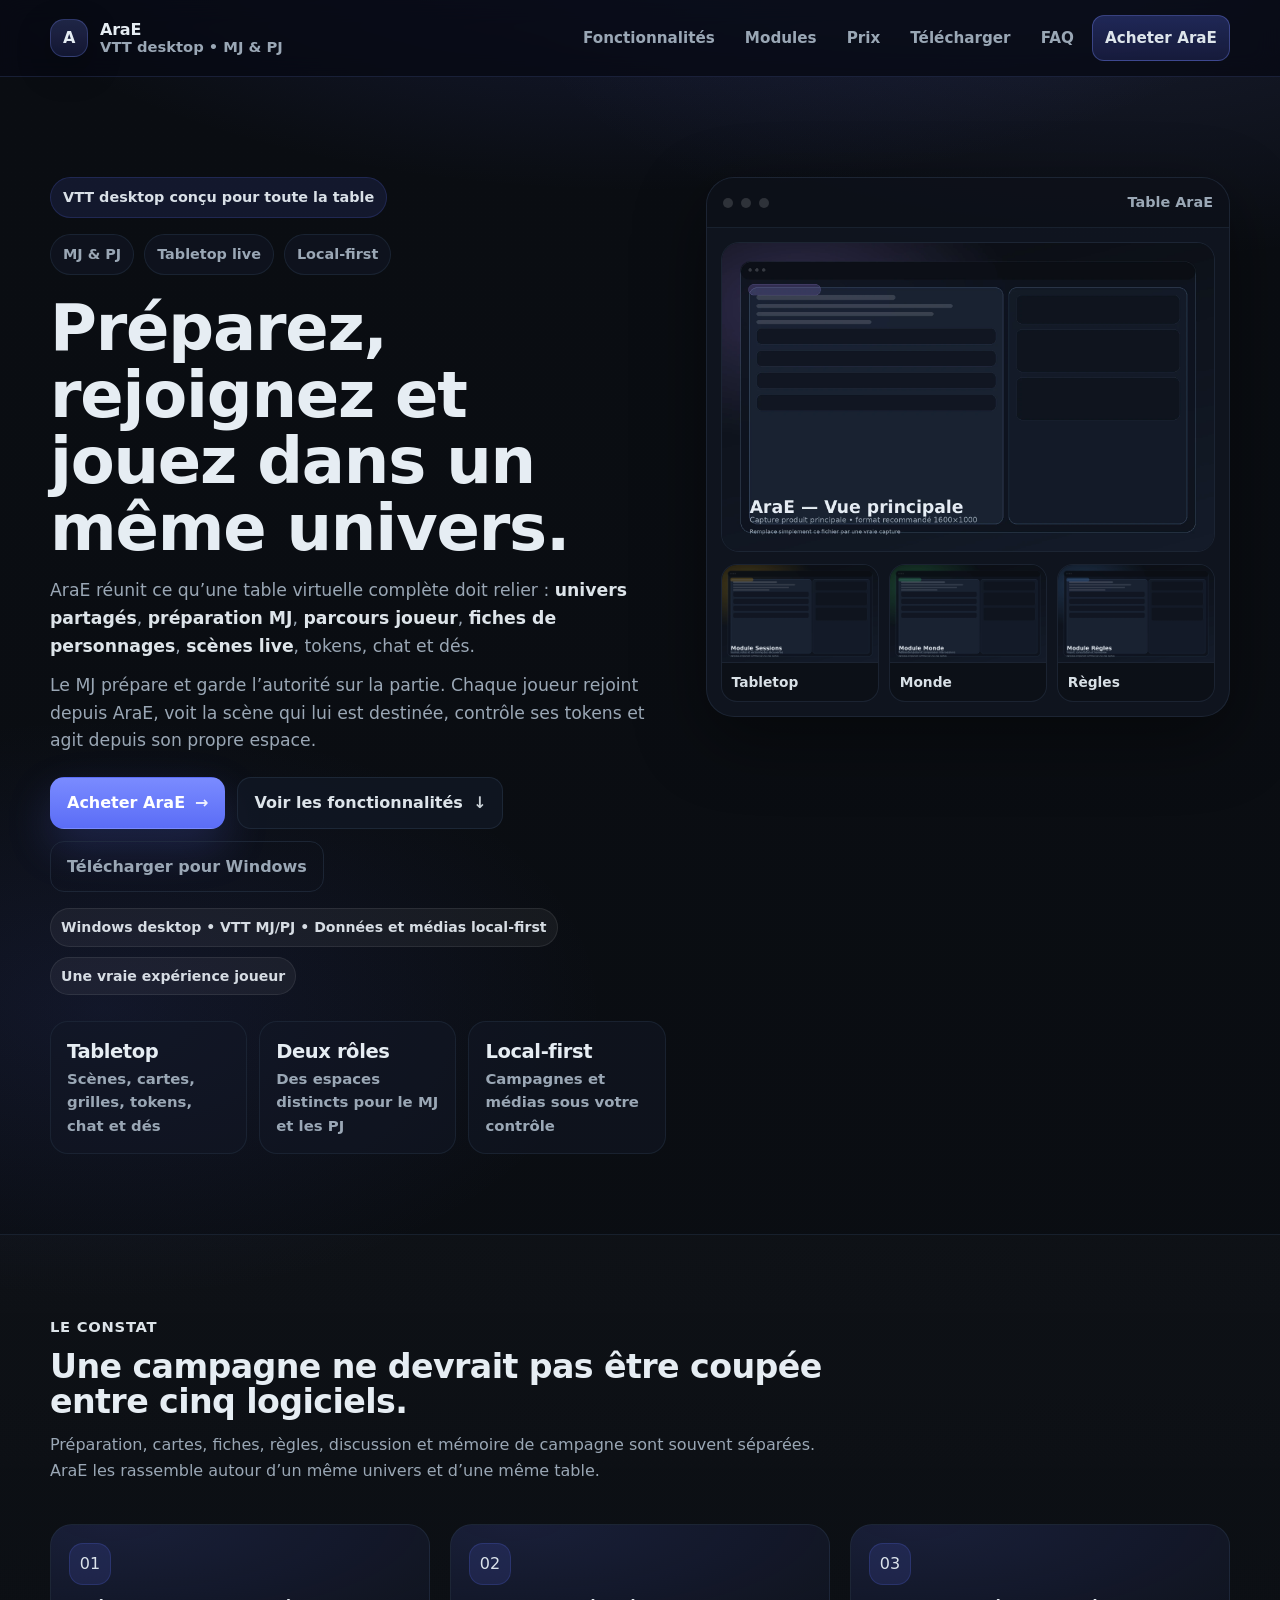
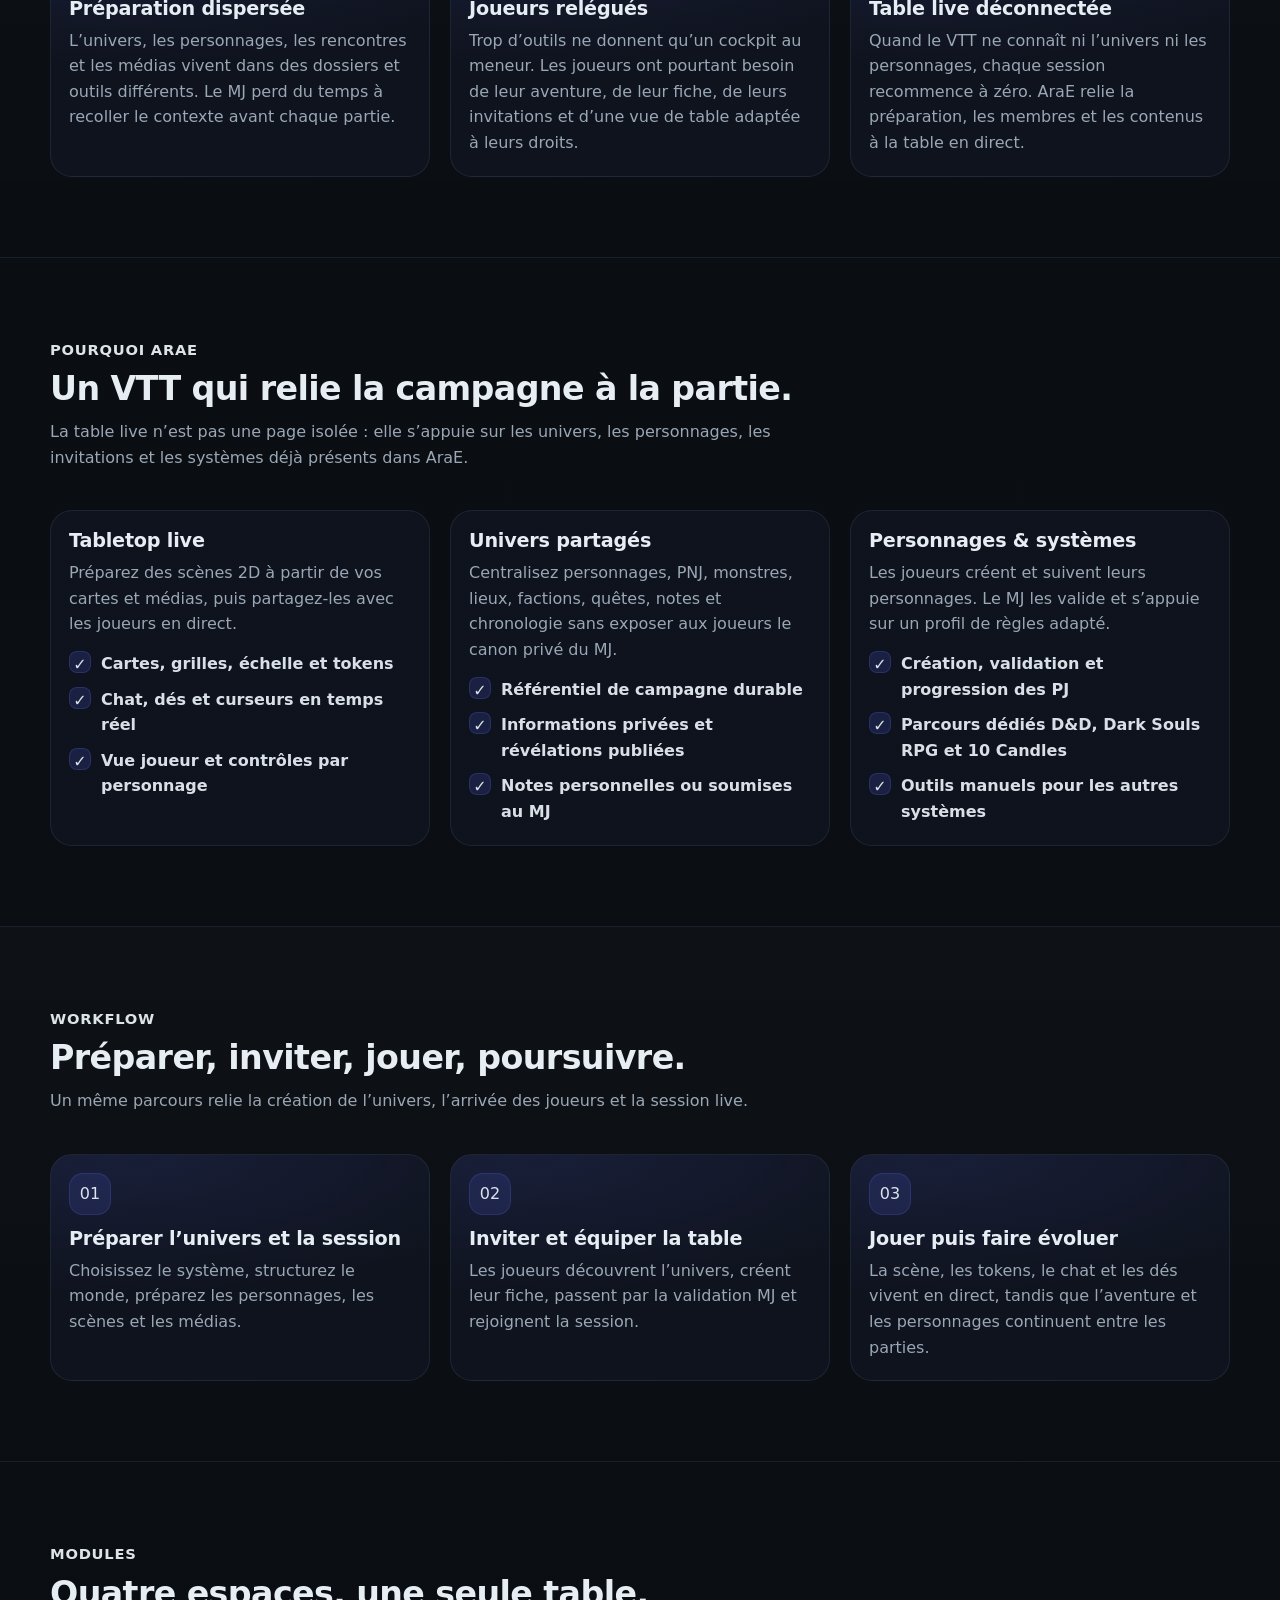
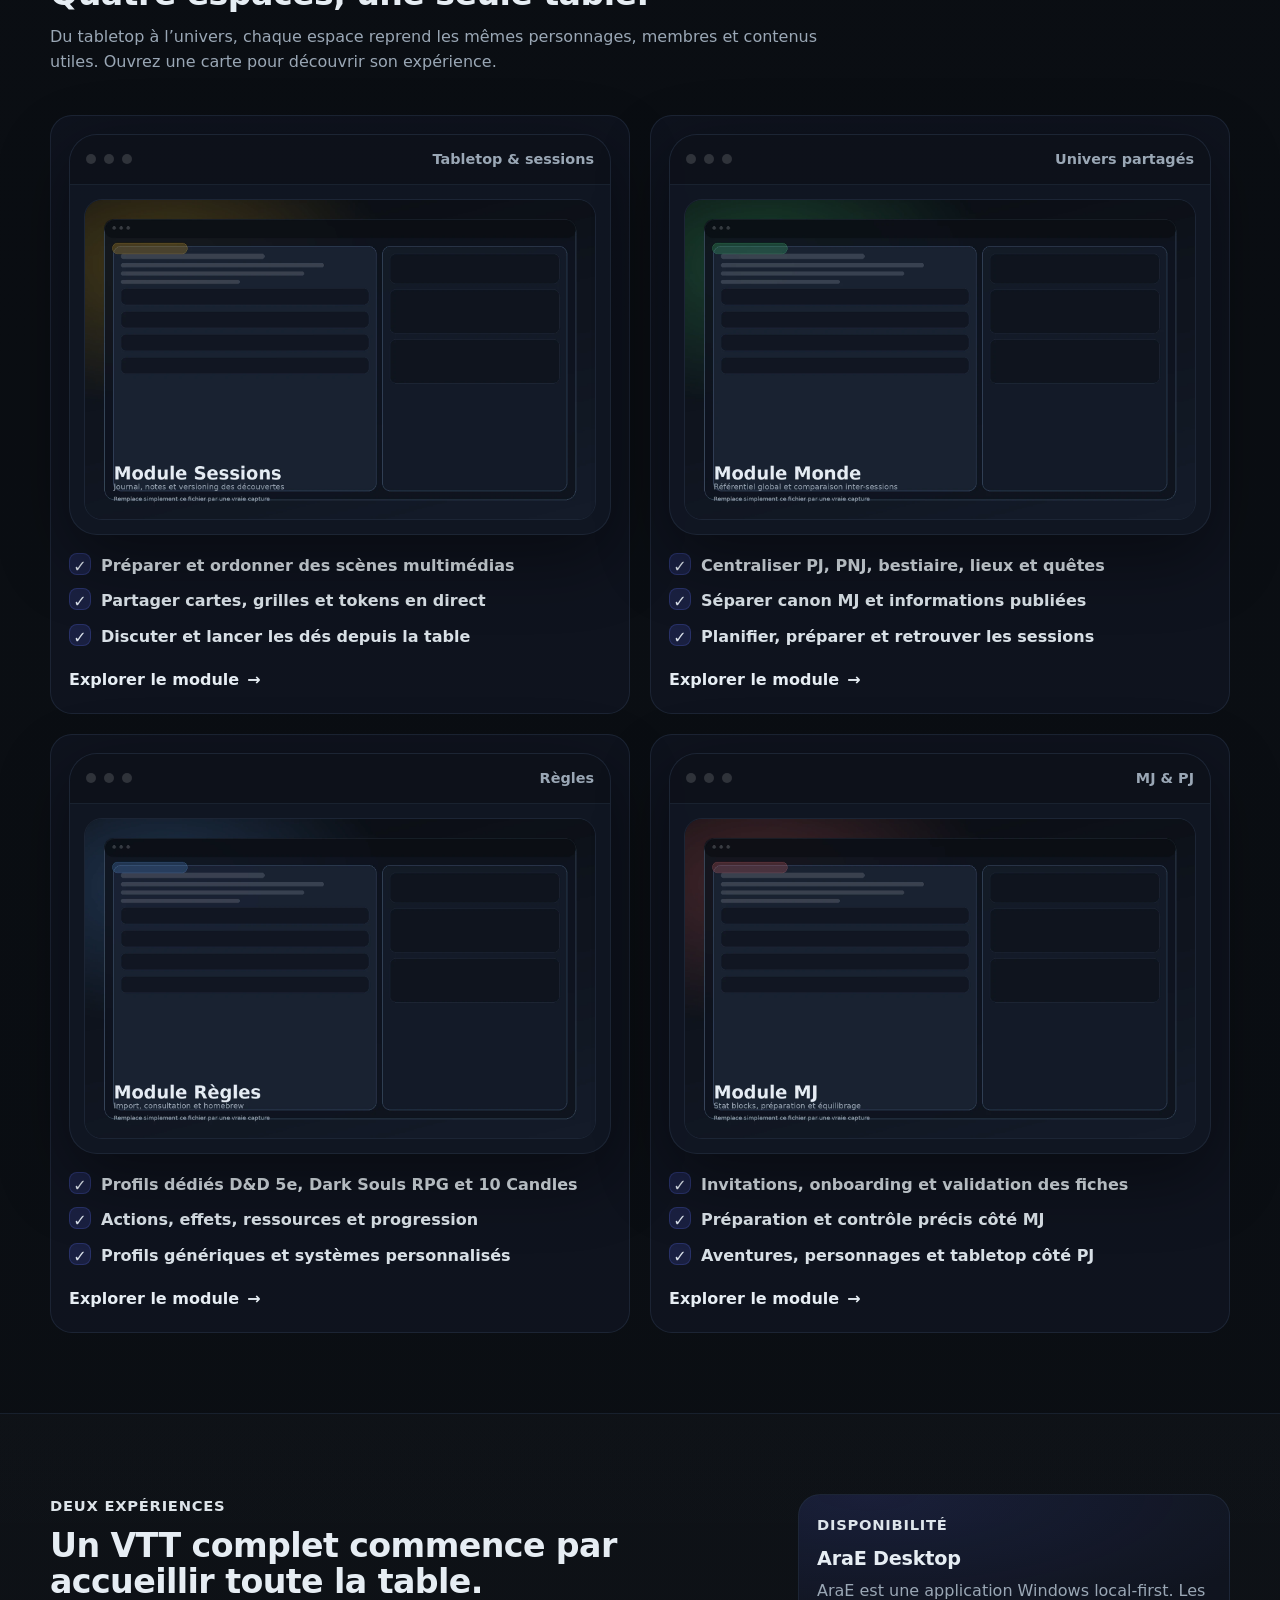
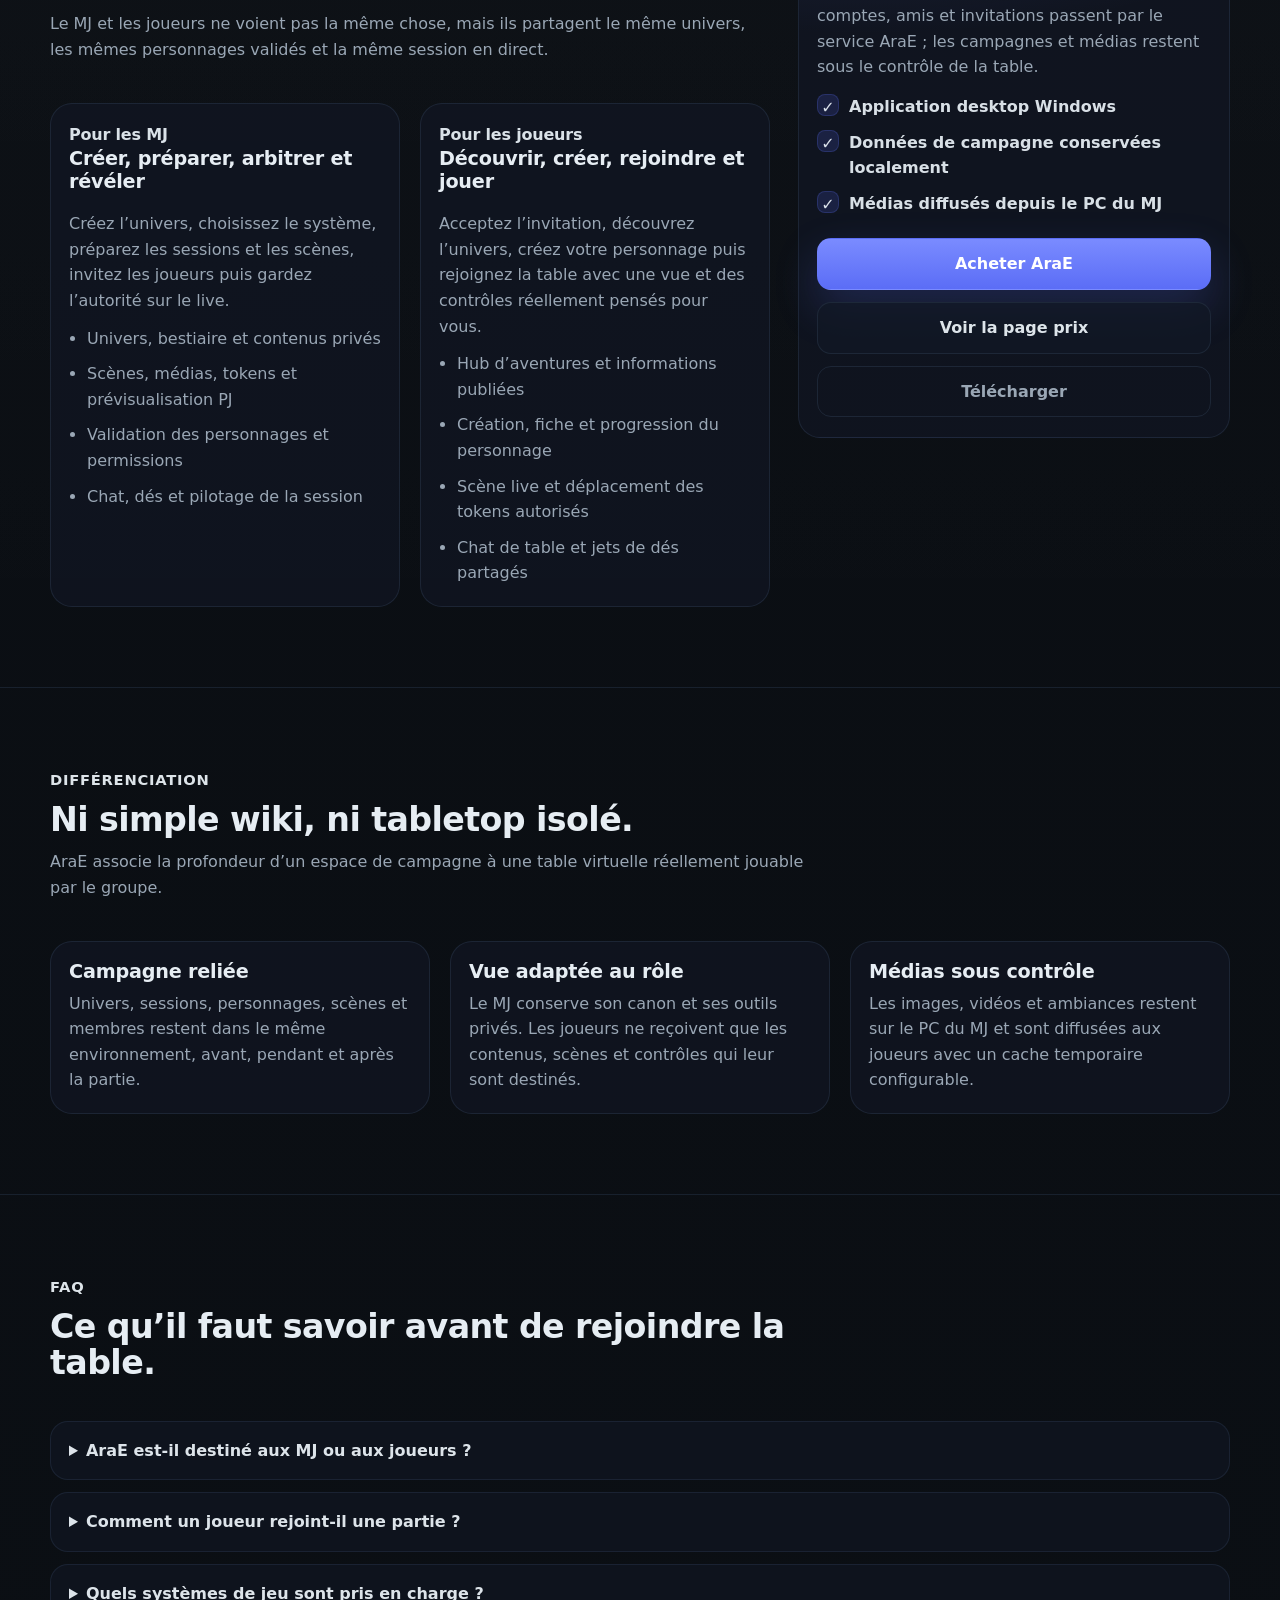
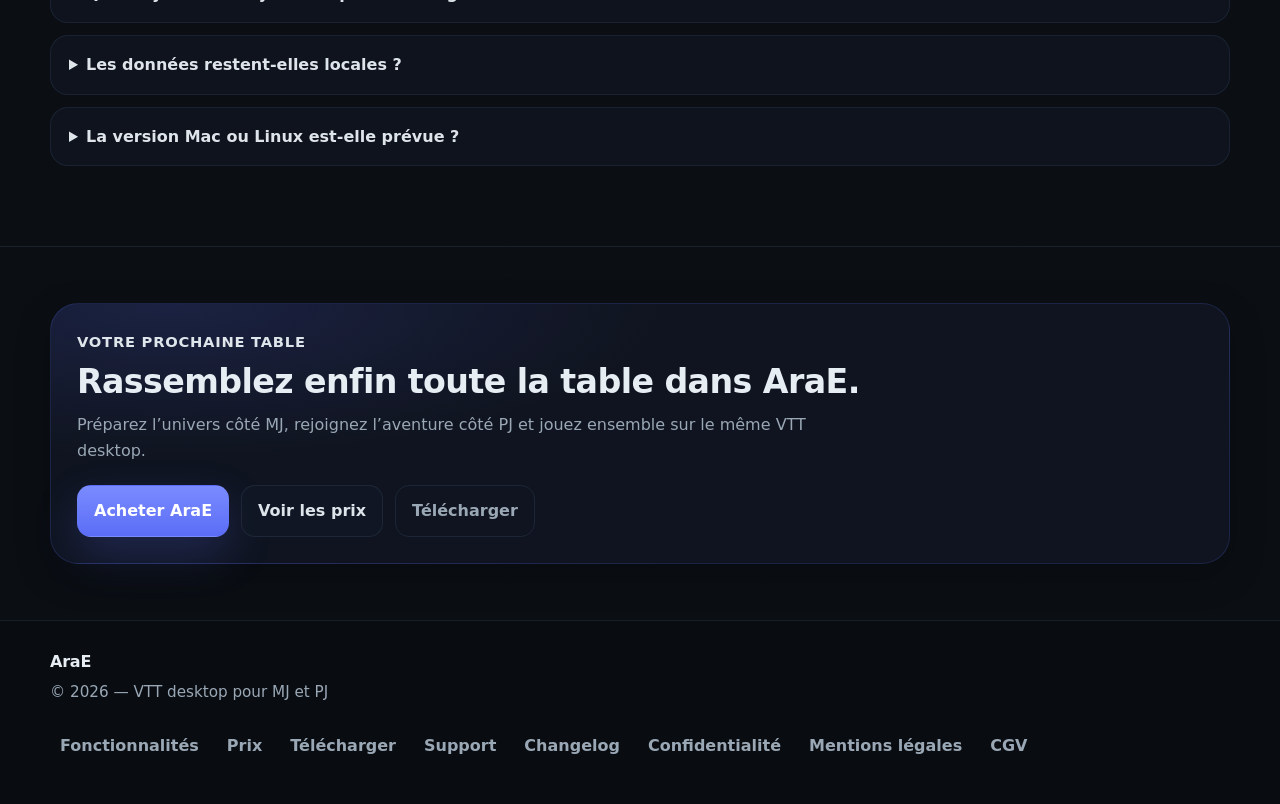
==== commit eb4823b6: "Repositionne AraE comme VTT complet MJ/PJ" ====
--- a/index.html
+++ b/index.html
@@ -4,30 +4,30 @@
   <meta charset="UTF-8" />
   <meta name="viewport" content="width=device-width, initial-scale=1.0" />
 
-  <title>AraE — Logiciel desktop pour organiser une campagne JDR</title>
+  <title>AraE — VTT desktop complet pour MJ et PJ</title>
   <meta
     name="description"
-    content="AraE est le logiciel desktop premium pour structurer une campagne JDR longue : sessions, chronologie, entités monde, règles et outils MJ en offline-first."
+    content="AraE est un VTT desktop pour MJ et PJ : univers partagés, préparation de session, fiches de personnages, scènes live, tokens, chat, dés et médias local-first."
   />
   <meta name="robots" content="index,follow" />
   <link rel="canonical" href="https://ingodwetrusttt.github.io/AraEOfficialSitweb/" />
 
   <meta property="og:type" content="website" />
   <meta property="og:url" content="https://ingodwetrusttt.github.io/AraEOfficialSitweb/" />
-  <meta property="og:title" content="AraE — Logiciel desktop pour organiser une campagne JDR" />
+  <meta property="og:title" content="AraE — VTT desktop complet pour MJ et PJ" />
   <meta
     property="og:description"
-    content="Sessions, monde, règles et outils MJ dans un logiciel desktop conçu pour les campagnes longues."
+    content="Préparez, rejoignez et jouez dans le même univers avec un tabletop live, des espaces MJ/PJ et des données de campagne local-first."
   />
   <meta property="og:image" content="https://ingodwetrusttt.github.io/AraEOfficialSitweb/assets/og/og-home.png" />
   <meta property="og:image:width" content="1200" />
   <meta property="og:image:height" content="630" />
 
   <meta name="twitter:card" content="summary_large_image" />
-  <meta name="twitter:title" content="AraE — Logiciel desktop pour organiser une campagne JDR" />
+  <meta name="twitter:title" content="AraE — VTT desktop complet pour MJ et PJ" />
   <meta
     name="twitter:description"
-    content="Le logiciel desktop pensé pour garder une campagne lisible, chronologique et exploitable."
+    content="Le VTT desktop qui réunit MJ, joueurs, univers, personnages et table live."
   />
   <meta name="twitter:image" content="https://ingodwetrusttt.github.io/AraEOfficialSitweb/assets/og/og-home.png" />
 
@@ -53,14 +53,15 @@
         <span class="brand__mark" aria-hidden="true">A</span>
         <span class="brand__text">
           <span class="brand__name">AraE</span>
-          <span class="brand__meta">Campaign Knowledge Desktop</span>
+          <span class="brand__meta">VTT desktop • MJ &amp; PJ</span>
         </span>
       </a>
 
       <nav class="nav" aria-label="Navigation principale">
-        <a class="nav__link" href="#product">Produit</a>
         <a class="nav__link" href="#features">Fonctionnalités</a>
-        <a class="nav__link" href="#workflow">Workflow</a>
+        <a class="nav__link" href="#modules">Modules</a>
+        <a class="nav__link" href="pricing.html">Prix</a>
+        <a class="nav__link" href="download.html">Télécharger</a>
         <a class="nav__link" href="#faq">FAQ</a>
         <a class="nav__link nav__link--cta" data-buy-link href="pricing.html">Acheter AraE</a>
       </nav>
@@ -81,25 +82,41 @@
 
     <div id="mobile-nav" class="mobile" data-mobile>
       <div class="container mobile__inner">
-        <a class="mobile__link" href="#product">Produit</a>
         <a class="mobile__link" href="#features">Fonctionnalités</a>
-        <a class="mobile__link" href="#workflow">Workflow</a>
+        <a class="mobile__link" href="#modules">Modules</a>
+        <a class="mobile__link" href="pricing.html">Prix</a>
+        <a class="mobile__link" href="download.html">Télécharger</a>
         <a class="mobile__link" href="#faq">FAQ</a>
-        <a class="mobile__link" href="download.html">Télécharger</a>
         <a class="mobile__link mobile__link--cta" data-buy-link href="pricing.html">Acheter AraE</a>
       </div>
     </div>
   </header>
 
   <main id="content">
-    <section id="top" class="hero premium-hero">
-      <div class="container hero__grid premium-hero__grid">
+    <section id="top" class="hero">
+      <div class="container hero__grid">
         <div class="hero__copy">
-          <div class="hero__eyebrow">Desktop software pour campagnes JDR longues</div>
-          <h1 class="hero__title">Votre campagne garde enfin sa mémoire.</h1>
+          <div class="hero__eyebrow">VTT desktop conçu pour toute la table</div>
+
+          <div class="badges" aria-label="Badges produit">
+            <span class="badge">MJ &amp; PJ</span>
+            <span class="badge">Tabletop live</span>
+            <span class="badge">Local-first</span>
+          </div>
+
+          <h1 class="hero__title">
+            Préparez, rejoignez et jouez dans un même univers.
+          </h1>
+
           <p class="hero__lead">
-            AraE structure sessions, chronologie, entités, règles et outils MJ pour que chaque information
-            reste retrouvable et exploitable, même après des dizaines de séances.
+            AraE réunit ce qu’une table virtuelle complète doit relier :
+            <strong>univers partagés</strong>, <strong>préparation MJ</strong>, <strong>parcours joueur</strong>,
+            <strong>fiches de personnages</strong>, <strong>scènes live</strong>, tokens, chat et dés.
+          </p>
+
+          <p class="hero__lead">
+            Le MJ prépare et garde l’autorité sur la partie. Chaque joueur rejoint depuis AraE,
+            voit la scène qui lui est destinée, contrôle ses tokens et agit depuis son propre espace.
           </p>
 
           <div class="hero__actions">
@@ -107,102 +124,108 @@
               <span data-buy-label>Acheter AraE</span>
               <span class="btn__icon" aria-hidden="true">→</span>
             </a>
-            <a class="btn btn--secondary" data-download-link href="download.html">
+
+            <a class="btn btn--secondary" href="#features">
+              Voir les fonctionnalités
+              <span class="btn__icon" aria-hidden="true">↓</span>
+            </a>
+
+            <a class="btn btn--ghost" data-download-link href="download.html">
               <span data-download-label>Télécharger pour Windows</span>
             </a>
           </div>
 
           <div class="pillrow">
-            <span class="pill" data-availability-label>Windows desktop • Données locales • Offline-first</span>
-            <span class="pill">Conçu d’abord pour MJ</span>
+            <span class="pill" data-availability-label>Windows desktop • VTT MJ/PJ • Données et médias local-first</span>
+            <span class="pill">Une vraie expérience joueur</span>
+          </div>
+
+          <div class="hero__proof">
+            <div class="proof">
+              <div class="proof__value">Tabletop</div>
+              <div class="proof__label">Scènes, cartes, grilles, tokens, chat et dés</div>
+            </div>
+            <div class="proof">
+              <div class="proof__value">Deux rôles</div>
+              <div class="proof__label">Des espaces distincts pour le MJ et les PJ</div>
+            </div>
+            <div class="proof">
+              <div class="proof__value">Local-first</div>
+              <div class="proof__label">Campagnes et médias sous votre contrôle</div>
+            </div>
           </div>
         </div>
 
         <div class="hero__media">
-          <article class="shot shot--premium">
+          <div class="shot">
             <div class="shot__topbar">
               <div class="shot__dots" aria-hidden="true"><span></span><span></span><span></span></div>
-              <div class="shot__label">Product Showcase — Placeholder principal</div>
-            </div>
+              <div class="shot__label">Table AraE</div>
+            </div>
+
             <div class="shot__body">
-              <div class="shot__image placeholder-shot">
-                <img data-hero-shot src="assets/placeholders/hero-main.webp" alt="Placeholder capture principale AraE" />
-                <span class="placeholder-shot__tag">Placeholder UI principal</span>
-              </div>
-              <div class="shot__thumbs" aria-label="Aperçus produit secondaires">
-                <div class="thumb">
-                  <img data-session-shot src="assets/placeholders/sessions.webp" alt="Placeholder module Sessions" />
-                  <div class="thumb__label">Sessions</div>
-                </div>
-                <div class="thumb">
-                  <img data-world-shot src="assets/placeholders/world.webp" alt="Placeholder module Monde" />
+              <div class="shot__image">
+                <img data-hero-shot src="assets/placeholders/hero-main.webp" alt="Capture principale d’AraE" />
+              </div>
+
+              <div class="shot__thumbs" aria-label="Accès rapide aux modules">
+                <a class="thumb thumb--link" href="sessions.html" aria-label="Explorer le tabletop live">
+                  <img data-session-shot src="assets/placeholders/sessions.webp" alt="Aperçu du tabletop live" />
+                  <div class="thumb__label">Tabletop</div>
+                </a>
+                <a class="thumb thumb--link" href="monde.html" aria-label="Explorer le module Monde">
+                  <img data-world-shot src="assets/placeholders/world.webp" alt="Aperçu du module Monde" />
                   <div class="thumb__label">Monde</div>
-                </div>
-                <div class="thumb">
-                  <img data-rules-shot src="assets/placeholders/rules.webp" alt="Placeholder module Règles" />
+                </a>
+                <a class="thumb thumb--link" href="regles.html" aria-label="Explorer le module Règles">
+                  <img data-rules-shot src="assets/placeholders/rules.webp" alt="Aperçu du module Règles" />
                   <div class="thumb__label">Règles</div>
-                </div>
-              </div>
-            </div>
-          </article>
-        </div>
-      </div>
-    </section>
-
-    <section class="section section--tight credibility-band">
+                </a>
+              </div>
+            </div>
+          </div>
+        </div>
+      </div>
+    </section>
+
+    <section class="section section--soft">
       <div class="container">
-        <div class="grid grid--4">
-          <article class="card card--mini">
-            <h3 class="h4">Continuité narrative</h3>
-            <p class="p">Les faits restent datés, comparables et vérifiables sur la durée.</p>
-          </article>
-          <article class="card card--mini">
-            <h3 class="h4">Référentiel structuré</h3>
-            <p class="p">PNJ, lieux, factions et objets restent reliés au même système.</p>
-          </article>
-          <article class="card card--mini">
-            <h3 class="h4">Table-ready</h3>
-            <p class="p">Retrouvez l’info utile rapidement pendant la session.</p>
-          </article>
-          <article class="card card--mini">
-            <h3 class="h4">Offline-first</h3>
-            <p class="p">Vos données de campagne restent locales sur votre machine.</p>
-          </article>
-        </div>
-      </div>
-    </section>
-
-    <section id="product" class="section section--soft">
-      <div class="container product-highlight">
-        <div class="product-highlight__media">
-          <article class="shot shot--premium">
-            <div class="shot__topbar">
-              <div class="shot__dots" aria-hidden="true"><span></span><span></span><span></span></div>
-              <div class="shot__label">Vue d’ensemble produit — Placeholder</div>
-            </div>
-            <div class="shot__body">
-              <div class="shot__image placeholder-shot placeholder-shot--large">
-                <img data-gm-shot src="assets/placeholders/gm.webp" alt="Placeholder d’une vue complète d’AraE" />
-                <span class="placeholder-shot__tag">Placeholder capture produit complète</span>
-              </div>
-            </div>
-          </article>
-        </div>
-
-        <div>
-          <div class="section__head">
-            <div class="kicker">Présentation produit</div>
-            <h2 class="h2">Un vrai logiciel de campaign management, pas un simple bloc-notes.</h2>
-            <p class="sub">
-              AraE organise la campagne autour d’un modèle exploitable : ce qui a été découvert, quand,
-              par qui, et comment cela impacte le monde, les règles et la préparation MJ.
-            </p>
-          </div>
-          <div class="feature-list">
-            <div class="feature-list__item"><span class="feature-list__dot" aria-hidden="true">✓</span><span>Sessions et chronologie comme colonne vertébrale.</span></div>
-            <div class="feature-list__item"><span class="feature-list__dot" aria-hidden="true">✓</span><span>Monde structuré en entités durables et consultables.</span></div>
-            <div class="feature-list__item"><span class="feature-list__dot" aria-hidden="true">✓</span><span>Règles et outils MJ dans le même environnement desktop.</span></div>
-          </div>
+        <div class="section__head">
+          <div class="kicker">Le constat</div>
+          <h2 class="h2">Une campagne ne devrait pas être coupée entre cinq logiciels.</h2>
+          <p class="sub">
+            Préparation, cartes, fiches, règles, discussion et mémoire de campagne sont souvent séparées.
+            AraE les rassemble autour d’un même univers et d’une même table.
+          </p>
+        </div>
+
+        <div class="grid grid--3">
+          <article class="card card--accent">
+            <div class="card__icon" aria-hidden="true">01</div>
+            <h3 class="h3">Préparation dispersée</h3>
+            <p class="p">
+              L’univers, les personnages, les rencontres et les médias vivent dans des dossiers et outils différents.
+              Le MJ perd du temps à recoller le contexte avant chaque partie.
+            </p>
+          </article>
+
+          <article class="card card--accent">
+            <div class="card__icon" aria-hidden="true">02</div>
+            <h3 class="h3">Joueurs relégués</h3>
+            <p class="p">
+              Trop d’outils ne donnent qu’un cockpit au meneur. Les joueurs ont pourtant besoin de leur aventure,
+              de leur fiche, de leurs invitations et d’une vue de table adaptée à leurs droits.
+            </p>
+          </article>
+
+          <article class="card card--accent">
+            <div class="card__icon" aria-hidden="true">03</div>
+            <h3 class="h3">Table live déconnectée</h3>
+            <p class="p">
+              Quand le VTT ne connaît ni l’univers ni les personnages, chaque session recommence à zéro.
+              AraE relie la préparation, les membres et les contenus à la table en direct.
+            </p>
+          </article>
         </div>
       </div>
     </section>
@@ -210,140 +233,346 @@
     <section id="features" class="section">
       <div class="container">
         <div class="section__head">
-          <div class="kicker">Fonctionnalités majeures</div>
-          <h2 class="h2">Six piliers pour garder une campagne lisible et exploitable.</h2>
+          <div class="kicker">Pourquoi AraE</div>
+          <h2 class="h2">Un VTT qui relie la campagne à la partie.</h2>
+          <p class="sub">
+            La table live n’est pas une page isolée : elle s’appuie sur les univers, les personnages,
+            les invitations et les systèmes déjà présents dans AraE.
+          </p>
         </div>
 
         <div class="grid grid--3">
-          <article class="card card--feature">
-            <h3 class="h3">Mémoire de campagne</h3>
-            <p class="p">Chaque découverte garde son contexte narratif et sa date.</p>
-          </article>
-          <article class="card card--feature">
-            <h3 class="h3">Sessions & chronologie</h3>
-            <p class="p">Suivez l’évolution réelle du savoir du groupe séance après séance.</p>
-          </article>
-          <article class="card card--feature">
-            <h3 class="h3">Monde structuré</h3>
-            <p class="p">Reliez PNJ, lieux, factions, objets et événements sans dispersion.</p>
-          </article>
-          <article class="card card--feature">
-            <h3 class="h3">Règles & références</h3>
-            <p class="p">Retrouvez rapidement la bonne règle pendant la préparation ou en jeu.</p>
-          </article>
-          <article class="card card--feature">
-            <h3 class="h3">Outils MJ</h3>
-            <p class="p">Préparez, ajustez et arbitrez dans le même poste de contrôle.</p>
-          </article>
-          <article class="card card--feature">
-            <h3 class="h3">Desktop local</h3>
-            <p class="p">Usage offline-first, données locales, consultation immédiate.</p>
-          </article>
-        </div>
-      </div>
-    </section>
-
-    <section id="workflow" class="section section--soft">
+          <article class="card">
+            <h3 class="h3">Tabletop live</h3>
+            <p class="p">
+              Préparez des scènes 2D à partir de vos cartes et médias, puis partagez-les avec les joueurs en direct.
+            </p>
+            <div class="feature-list">
+              <div class="feature-list__item"><span class="feature-list__dot" aria-hidden="true">✓</span><span>Cartes, grilles, échelle et tokens</span></div>
+              <div class="feature-list__item"><span class="feature-list__dot" aria-hidden="true">✓</span><span>Chat, dés et curseurs en temps réel</span></div>
+              <div class="feature-list__item"><span class="feature-list__dot" aria-hidden="true">✓</span><span>Vue joueur et contrôles par personnage</span></div>
+            </div>
+          </article>
+
+          <article class="card">
+            <h3 class="h3">Univers partagés</h3>
+            <p class="p">
+              Centralisez personnages, PNJ, monstres, lieux, factions, quêtes, notes et chronologie
+              sans exposer aux joueurs le canon privé du MJ.
+            </p>
+            <div class="feature-list">
+              <div class="feature-list__item"><span class="feature-list__dot" aria-hidden="true">✓</span><span>Référentiel de campagne durable</span></div>
+              <div class="feature-list__item"><span class="feature-list__dot" aria-hidden="true">✓</span><span>Informations privées et révélations publiées</span></div>
+              <div class="feature-list__item"><span class="feature-list__dot" aria-hidden="true">✓</span><span>Notes personnelles ou soumises au MJ</span></div>
+            </div>
+          </article>
+
+          <article class="card">
+            <h3 class="h3">Personnages &amp; systèmes</h3>
+            <p class="p">
+              Les joueurs créent et suivent leurs personnages. Le MJ les valide et s’appuie sur un profil de règles adapté.
+            </p>
+            <div class="feature-list">
+              <div class="feature-list__item"><span class="feature-list__dot" aria-hidden="true">✓</span><span>Création, validation et progression des PJ</span></div>
+              <div class="feature-list__item"><span class="feature-list__dot" aria-hidden="true">✓</span><span>Parcours dédiés D&amp;D, Dark Souls RPG et 10 Candles</span></div>
+              <div class="feature-list__item"><span class="feature-list__dot" aria-hidden="true">✓</span><span>Outils manuels pour les autres systèmes</span></div>
+            </div>
+          </article>
+        </div>
+      </div>
+    </section>
+
+    <section class="section section--soft">
       <div class="container">
         <div class="section__head">
           <div class="kicker">Workflow</div>
-          <h2 class="h2">Capturer → Organiser → Retrouver / Exploiter</h2>
-        </div>
-
-        <div class="workflow">
-          <article class="workflow__step card">
-            <div class="workflow__num">01</div>
-            <h3 class="h3">Capturer</h3>
-            <p class="p">Pendant la partie, les éléments importants sont saisis sans ralentir la table.</p>
-          </article>
-          <article class="workflow__step card">
-            <div class="workflow__num">02</div>
-            <h3 class="h3">Organiser</h3>
-            <p class="p">Après session, les notes deviennent des entités structurées et reliées.</p>
-          </article>
-          <article class="workflow__step card">
-            <div class="workflow__num">03</div>
-            <h3 class="h3">Retrouver / Exploiter</h3>
-            <p class="p">En préparation ou à la table, l’information revient vite, avec le bon contexte.</p>
-          </article>
-        </div>
+          <h2 class="h2">Préparer, inviter, jouer, poursuivre.</h2>
+          <p class="sub">
+            Un même parcours relie la création de l’univers, l’arrivée des joueurs et la session live.
+          </p>
+        </div>
+
+        <div class="grid grid--3">
+          <article class="card card--accent">
+            <div class="card__icon" aria-hidden="true">01</div>
+            <h3 class="h3">Préparer l’univers et la session</h3>
+            <p class="p">
+              Choisissez le système, structurez le monde, préparez les personnages, les scènes et les médias.
+            </p>
+          </article>
+
+          <article class="card card--accent">
+            <div class="card__icon" aria-hidden="true">02</div>
+            <h3 class="h3">Inviter et équiper la table</h3>
+            <p class="p">
+              Les joueurs découvrent l’univers, créent leur fiche, passent par la validation MJ et rejoignent la session.
+            </p>
+          </article>
+
+          <article class="card card--accent">
+            <div class="card__icon" aria-hidden="true">03</div>
+            <h3 class="h3">Jouer puis faire évoluer</h3>
+            <p class="p">
+              La scène, les tokens, le chat et les dés vivent en direct, tandis que l’aventure et les personnages continuent entre les parties.
+            </p>
+          </article>
+        </div>
+      </div>
+    </section>
+
+    <section id="modules" class="section">
+      <div class="container">
+        <div class="section__head">
+          <div class="kicker">Modules</div>
+          <h2 class="h2">Quatre espaces, une seule table.</h2>
+          <p class="sub">
+            Du tabletop à l’univers, chaque espace reprend les mêmes personnages, membres et contenus utiles.
+            Ouvrez une carte pour découvrir son expérience.
+          </p>
+        </div>
+
+        <div class="grid grid--2">
+          <a class="card card--flat module-card" href="sessions.html" aria-label="Explorer le tabletop live">
+            <div class="shot">
+              <div class="shot__topbar">
+                <div class="shot__dots" aria-hidden="true"><span></span><span></span><span></span></div>
+                <div class="shot__label">Tabletop &amp; sessions</div>
+              </div>
+              <div class="shot__body">
+                <div class="shot__image">
+                  <img data-session-shot src="assets/placeholders/sessions.webp" alt="Capture du tabletop AraE" />
+                </div>
+              </div>
+            </div>
+            <div class="feature-list">
+              <div class="feature-list__item"><span class="feature-list__dot" aria-hidden="true">✓</span><span>Préparer et ordonner des scènes multimédias</span></div>
+              <div class="feature-list__item"><span class="feature-list__dot" aria-hidden="true">✓</span><span>Partager cartes, grilles et tokens en direct</span></div>
+              <div class="feature-list__item"><span class="feature-list__dot" aria-hidden="true">✓</span><span>Discuter et lancer les dés depuis la table</span></div>
+            </div>
+            <div class="module-card__cta">Explorer le module <span aria-hidden="true">→</span></div>
+          </a>
+
+          <a class="card card--flat module-card" href="monde.html" aria-label="Explorer le module Monde">
+            <div class="shot">
+              <div class="shot__topbar">
+                <div class="shot__dots" aria-hidden="true"><span></span><span></span><span></span></div>
+                <div class="shot__label">Univers partagés</div>
+              </div>
+              <div class="shot__body">
+                <div class="shot__image">
+                  <img data-world-shot src="assets/placeholders/world.webp" alt="Capture d’un univers partagé AraE" />
+                </div>
+              </div>
+            </div>
+            <div class="feature-list">
+              <div class="feature-list__item"><span class="feature-list__dot" aria-hidden="true">✓</span><span>Centraliser PJ, PNJ, bestiaire, lieux et quêtes</span></div>
+              <div class="feature-list__item"><span class="feature-list__dot" aria-hidden="true">✓</span><span>Séparer canon MJ et informations publiées</span></div>
+              <div class="feature-list__item"><span class="feature-list__dot" aria-hidden="true">✓</span><span>Planifier, préparer et retrouver les sessions</span></div>
+            </div>
+            <div class="module-card__cta">Explorer le module <span aria-hidden="true">→</span></div>
+          </a>
+
+          <a class="card card--flat module-card" href="regles.html" aria-label="Explorer le module Règles">
+            <div class="shot">
+              <div class="shot__topbar">
+                <div class="shot__dots" aria-hidden="true"><span></span><span></span><span></span></div>
+                <div class="shot__label">Règles</div>
+              </div>
+              <div class="shot__body">
+                <div class="shot__image">
+                  <img data-rules-shot src="assets/placeholders/rules.webp" alt="Capture du module Règles" />
+                </div>
+              </div>
+            </div>
+            <div class="feature-list">
+              <div class="feature-list__item"><span class="feature-list__dot" aria-hidden="true">✓</span><span>Profils dédiés D&amp;D 5e, Dark Souls RPG et 10 Candles</span></div>
+              <div class="feature-list__item"><span class="feature-list__dot" aria-hidden="true">✓</span><span>Actions, effets, ressources et progression</span></div>
+              <div class="feature-list__item"><span class="feature-list__dot" aria-hidden="true">✓</span><span>Profils génériques et systèmes personnalisés</span></div>
+            </div>
+            <div class="module-card__cta">Explorer le module <span aria-hidden="true">→</span></div>
+          </a>
+
+          <a class="card card--flat module-card" href="mj.html" aria-label="Explorer les expériences MJ et PJ">
+            <div class="shot">
+              <div class="shot__topbar">
+                <div class="shot__dots" aria-hidden="true"><span></span><span></span><span></span></div>
+                <div class="shot__label">MJ &amp; PJ</div>
+              </div>
+              <div class="shot__body">
+                <div class="shot__image">
+                  <img data-gm-shot src="assets/placeholders/gm.webp" alt="Aperçu des espaces MJ et joueur" />
+                </div>
+              </div>
+            </div>
+            <div class="feature-list">
+              <div class="feature-list__item"><span class="feature-list__dot" aria-hidden="true">✓</span><span>Invitations, onboarding et validation des fiches</span></div>
+              <div class="feature-list__item"><span class="feature-list__dot" aria-hidden="true">✓</span><span>Préparation et contrôle précis côté MJ</span></div>
+              <div class="feature-list__item"><span class="feature-list__dot" aria-hidden="true">✓</span><span>Aventures, personnages et tabletop côté PJ</span></div>
+            </div>
+            <div class="module-card__cta">Explorer le module <span aria-hidden="true">→</span></div>
+          </a>
+        </div>
+      </div>
+    </section>
+
+    <section class="section section--soft">
+      <div class="container sidebar">
+        <div>
+          <div class="section__head">
+            <div class="kicker">Deux expériences</div>
+            <h2 class="h2">Un VTT complet commence par accueillir toute la table.</h2>
+            <p class="sub">
+              Le MJ et les joueurs ne voient pas la même chose, mais ils partagent le même univers,
+              les mêmes personnages validés et la même session en direct.
+            </p>
+          </div>
+
+          <div class="grid grid--2">
+            <article class="card">
+              <div class="card__head">
+                <div>
+                  <div class="card__kicker">Pour les MJ</div>
+                  <h3 class="h3">Créer, préparer, arbitrer et révéler</h3>
+                </div>
+              </div>
+              <p class="p">
+                Créez l’univers, choisissez le système, préparez les sessions et les scènes,
+                invitez les joueurs puis gardez l’autorité sur le live.
+              </p>
+              <ul class="list">
+                <li>Univers, bestiaire et contenus privés</li>
+                <li>Scènes, médias, tokens et prévisualisation PJ</li>
+                <li>Validation des personnages et permissions</li>
+                <li>Chat, dés et pilotage de la session</li>
+              </ul>
+            </article>
+
+            <article class="card">
+              <div class="card__head">
+                <div>
+                  <div class="card__kicker">Pour les joueurs</div>
+                  <h3 class="h3">Découvrir, créer, rejoindre et jouer</h3>
+                </div>
+              </div>
+              <p class="p">
+                Acceptez l’invitation, découvrez l’univers, créez votre personnage puis rejoignez
+                la table avec une vue et des contrôles réellement pensés pour vous.
+              </p>
+              <ul class="list">
+                <li>Hub d’aventures et informations publiées</li>
+                <li>Création, fiche et progression du personnage</li>
+                <li>Scène live et déplacement des tokens autorisés</li>
+                <li>Chat de table et jets de dés partagés</li>
+              </ul>
+            </article>
+          </div>
+        </div>
+
+        <aside class="card card--accent">
+          <div class="kicker">Disponibilité</div>
+          <h3 class="h3">AraE Desktop</h3>
+          <p class="p">
+            AraE est une application Windows local-first. Les comptes, amis et invitations passent par le service AraE ;
+            les campagnes et médias restent sous le contrôle de la table.
+          </p>
+          <div class="feature-list">
+            <div class="feature-list__item"><span class="feature-list__dot" aria-hidden="true">✓</span><span>Application desktop Windows</span></div>
+            <div class="feature-list__item"><span class="feature-list__dot" aria-hidden="true">✓</span><span>Données de campagne conservées localement</span></div>
+            <div class="feature-list__item"><span class="feature-list__dot" aria-hidden="true">✓</span><span>Médias diffusés depuis le PC du MJ</span></div>
+          </div>
+          <div class="actions">
+            <a class="btn btn--primary u-full" data-buy-link href="pricing.html">Acheter AraE</a>
+            <a class="btn btn--secondary u-full" href="pricing.html">Voir la page prix</a>
+            <a class="btn btn--ghost u-full" data-download-link href="download.html">Télécharger</a>
+          </div>
+        </aside>
       </div>
     </section>
 
     <section class="section">
       <div class="container">
         <div class="section__head">
-          <div class="kicker">Vues produit</div>
-          <h2 class="h2">Une profondeur logicielle visible dès la homepage.</h2>
-        </div>
-
-        <div class="showcase-grid">
-          <article class="shot shot--premium showcase-grid__main">
-            <div class="shot__topbar">
-              <div class="shot__dots" aria-hidden="true"><span></span><span></span><span></span></div>
-              <div class="shot__label">Vue principale — Placeholder</div>
-            </div>
-            <div class="shot__body">
-              <div class="shot__image placeholder-shot placeholder-shot--large">
-                <img data-hero-shot src="assets/placeholders/hero-main.webp" alt="Placeholder vue principale AraE" />
-                <span class="placeholder-shot__tag">Placeholder vue principale</span>
-              </div>
-            </div>
-          </article>
-
-          <article class="shot showcase-grid__side">
-            <div class="shot__body">
-              <div class="shot__image placeholder-shot">
-                <img data-session-shot src="assets/placeholders/sessions.webp" alt="Placeholder vue Sessions" />
-                <span class="placeholder-shot__tag">Placeholder Sessions</span>
-              </div>
-            </div>
-          </article>
-
-          <article class="shot showcase-grid__side">
-            <div class="shot__body">
-              <div class="shot__image placeholder-shot">
-                <img data-world-shot src="assets/placeholders/world.webp" alt="Placeholder vue Monde" />
-                <span class="placeholder-shot__tag">Placeholder Monde</span>
-              </div>
-            </div>
-          </article>
-
-          <article class="shot showcase-grid__side">
-            <div class="shot__body">
-              <div class="shot__image placeholder-shot">
-                <img data-rules-shot src="assets/placeholders/rules.webp" alt="Placeholder vue Règles" />
-                <span class="placeholder-shot__tag">Placeholder Règles</span>
-              </div>
-            </div>
-          </article>
-        </div>
-      </div>
-    </section>
-
-    <section id="faq" class="section section--soft">
+          <div class="kicker">Différenciation</div>
+          <h2 class="h2">Ni simple wiki, ni tabletop isolé.</h2>
+          <p class="sub">
+            AraE associe la profondeur d’un espace de campagne à une table virtuelle réellement jouable par le groupe.
+          </p>
+        </div>
+
+        <div class="grid grid--3">
+          <article class="card">
+            <h3 class="h3">Campagne reliée</h3>
+            <p class="p">
+              Univers, sessions, personnages, scènes et membres restent dans le même environnement,
+              avant, pendant et après la partie.
+            </p>
+          </article>
+
+          <article class="card">
+            <h3 class="h3">Vue adaptée au rôle</h3>
+            <p class="p">
+              Le MJ conserve son canon et ses outils privés. Les joueurs ne reçoivent que les contenus,
+              scènes et contrôles qui leur sont destinés.
+            </p>
+          </article>
+
+          <article class="card">
+            <h3 class="h3">Médias sous contrôle</h3>
+            <p class="p">
+              Les images, vidéos et ambiances restent sur le PC du MJ et sont diffusées aux joueurs
+              avec un cache temporaire configurable.
+            </p>
+          </article>
+        </div>
+      </div>
+    </section>
+
+    <section id="faq" class="section">
       <div class="container">
         <div class="section__head">
           <div class="kicker">FAQ</div>
-          <h2 class="h2">Questions clés avant adoption.</h2>
+          <h2 class="h2">Ce qu’il faut savoir avant de rejoindre la table.</h2>
         </div>
 
         <div class="faq">
           <details class="faq__item">
-            <summary>AraE remplace-t-il mes outils de notes actuels ?</summary>
-            <div class="faq__body">AraE remplace surtout la partie critique de continuité de campagne : sessions, chronologie, entités, règles et préparation MJ.</div>
+            <summary>AraE est-il destiné aux MJ ou aux joueurs ?</summary>
+            <div class="faq__body">
+              Aux deux. Le MJ crée l’univers, prépare et dirige la session. Les joueurs disposent de leurs aventures,
+              de leurs personnages et d’une véritable vue tabletop avec chat, dés et tokens contrôlés.
+            </div>
           </details>
+
           <details class="faq__item">
-            <summary>Le logiciel est-il pensé pour les campagnes longues ?</summary>
-            <div class="faq__body">Oui. Le cœur du produit est de garder l’information fiable et exploitable sur la durée, même avec beaucoup d’historique.</div>
+            <summary>Comment un joueur rejoint-il une partie ?</summary>
+            <div class="faq__body">
+              Le MJ invite un compte ami dans son univers puis dans une session. Le joueur accepte depuis le Gateway,
+              suit l’onboarding et ouvre ensuite le tabletop depuis son hub d’aventure.
+            </div>
           </details>
+
+          <details class="faq__item">
+            <summary>Quels systèmes de jeu sont pris en charge ?</summary>
+            <div class="faq__body">
+              D&amp;D 5e, Dark Souls RPG et 10 Candles disposent des parcours les plus spécialisés.
+              De nombreux autres systèmes utilisent les outils génériques et une résolution manuelle pendant que leurs intégrations évoluent.
+            </div>
+          </details>
+
           <details class="faq__item">
             <summary>Les données restent-elles locales ?</summary>
-            <div class="faq__body">Le positionnement est desktop offline-first avec stockage local sur la machine.</div>
+            <div class="faq__body">
+              Les campagnes et médias sont conçus pour rester local-first. Les comptes, licences, amis,
+              invitations et fonctions de session en ligne utilisent le service AraE.
+            </div>
           </details>
+
           <details class="faq__item">
-            <summary>Pour qui est AraE en priorité ?</summary>
-            <div class="faq__body">D’abord pour le MJ, avec un bénéfice direct aussi pour les joueurs très investis dans le suivi de campagne.</div>
+            <summary>La version Mac ou Linux est-elle prévue ?</summary>
+            <div class="faq__body">
+              La communication actuelle reste volontairement centrée sur Windows,
+              afin de ne pas promettre des plateformes qui ne seraient pas encore réellement supportées.
+            </div>
           </details>
         </div>
       </div>
@@ -351,13 +580,16 @@
 
     <section class="section section--tight">
       <div class="container">
-        <div class="cta-banner cta-banner--premium">
-          <div class="kicker">Prêt à structurer votre campagne</div>
-          <h2 class="h2">Passez d’un historique dispersé à un système maîtrisé.</h2>
-          <p class="sub">AraE centralise votre mémoire de campagne dans un desktop tool premium, lisible et table-ready.</p>
+        <div class="cta-banner">
+          <div class="kicker">Votre prochaine table</div>
+          <h2 class="h2">Rassemblez enfin toute la table dans AraE.</h2>
+          <p class="sub">
+            Préparez l’univers côté MJ, rejoignez l’aventure côté PJ et jouez ensemble sur le même VTT desktop.
+          </p>
           <div class="actions">
             <a class="btn btn--primary" data-buy-link href="pricing.html">Acheter AraE</a>
-            <a class="btn btn--secondary" data-download-link href="download.html">Télécharger</a>
+            <a class="btn btn--secondary" href="pricing.html">Voir les prix</a>
+            <a class="btn btn--ghost" data-download-link href="download.html">Télécharger</a>
           </div>
         </div>
       </div>
@@ -368,7 +600,7 @@
     <div class="container footer__inner">
       <div>
         <div class="footer__brand">AraE</div>
-        <div class="footer__meta">© <span data-year>2026</span> — Logiciel desktop pour campagnes JDR</div>
+        <div class="footer__meta">© <span data-year>2026</span> — VTT desktop pour MJ et PJ</div>
       </div>
 
       <nav class="footer__nav" aria-label="Liens de pied de page">
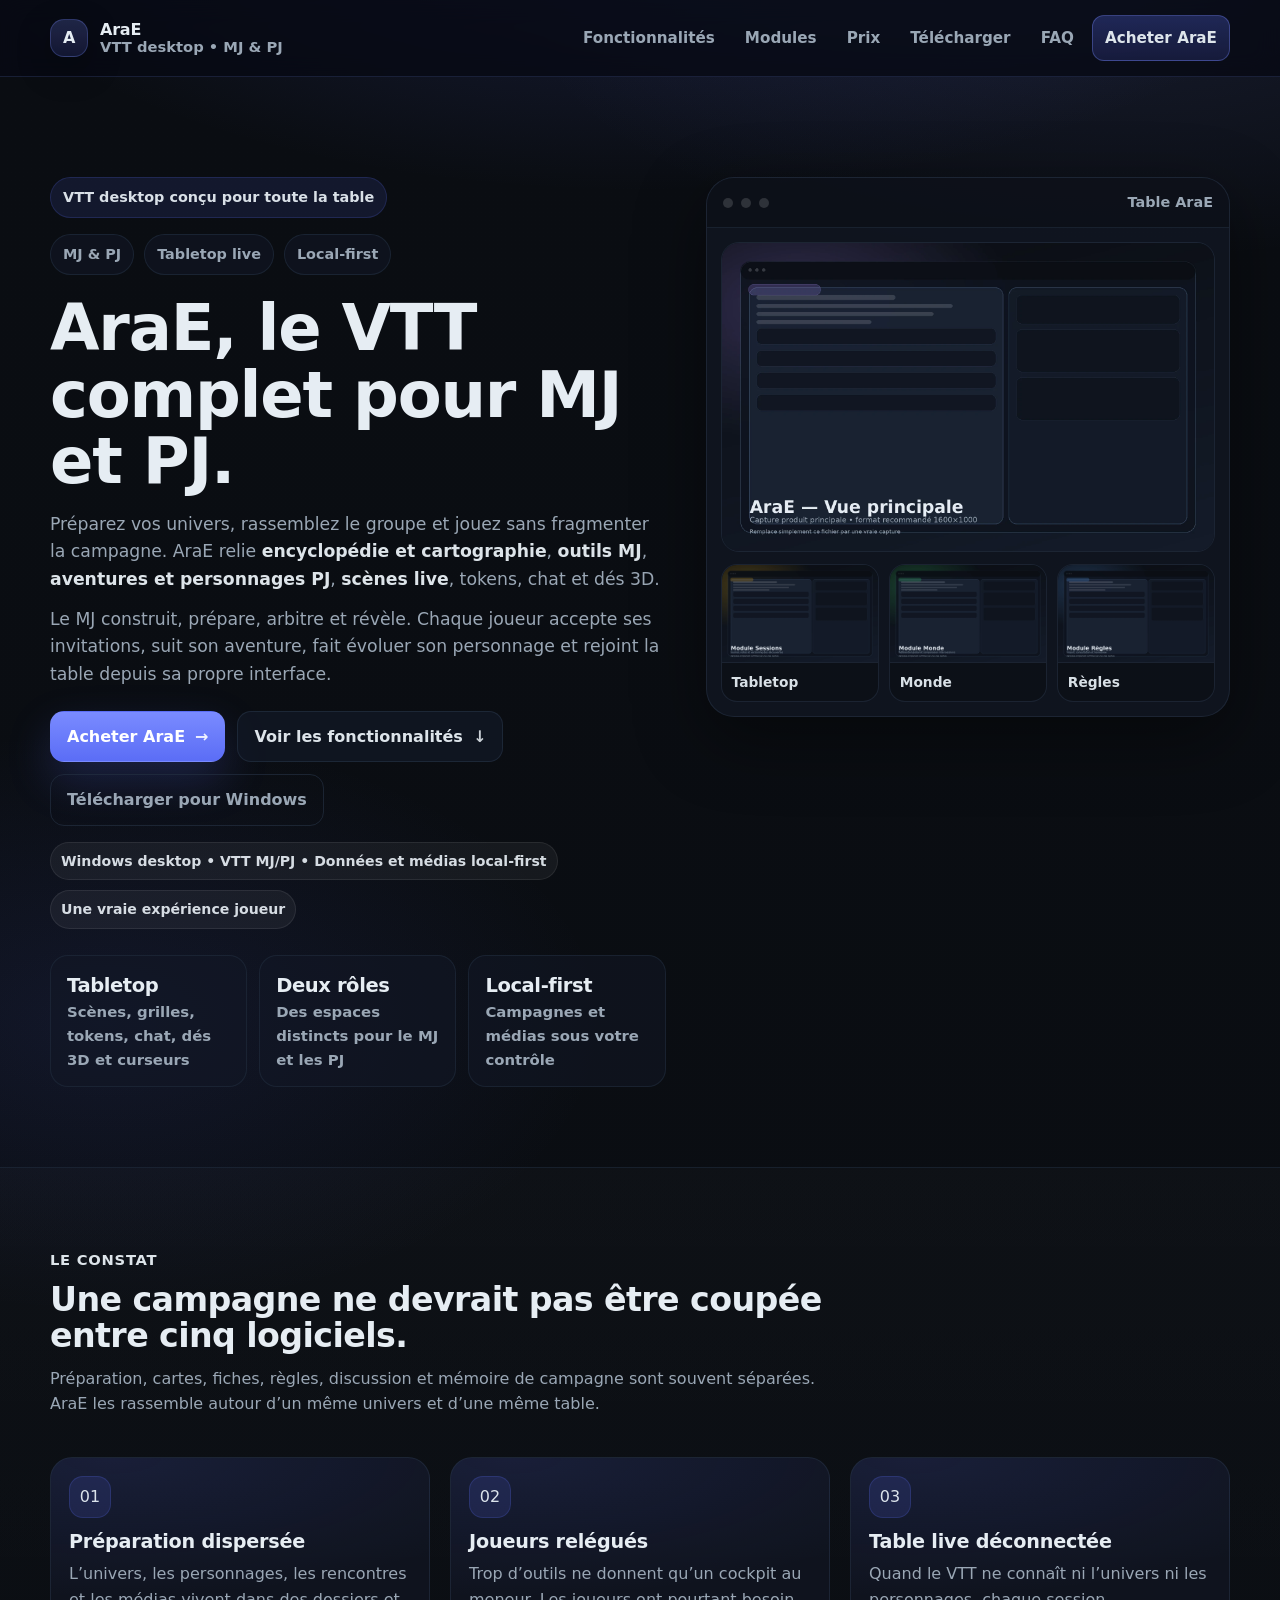
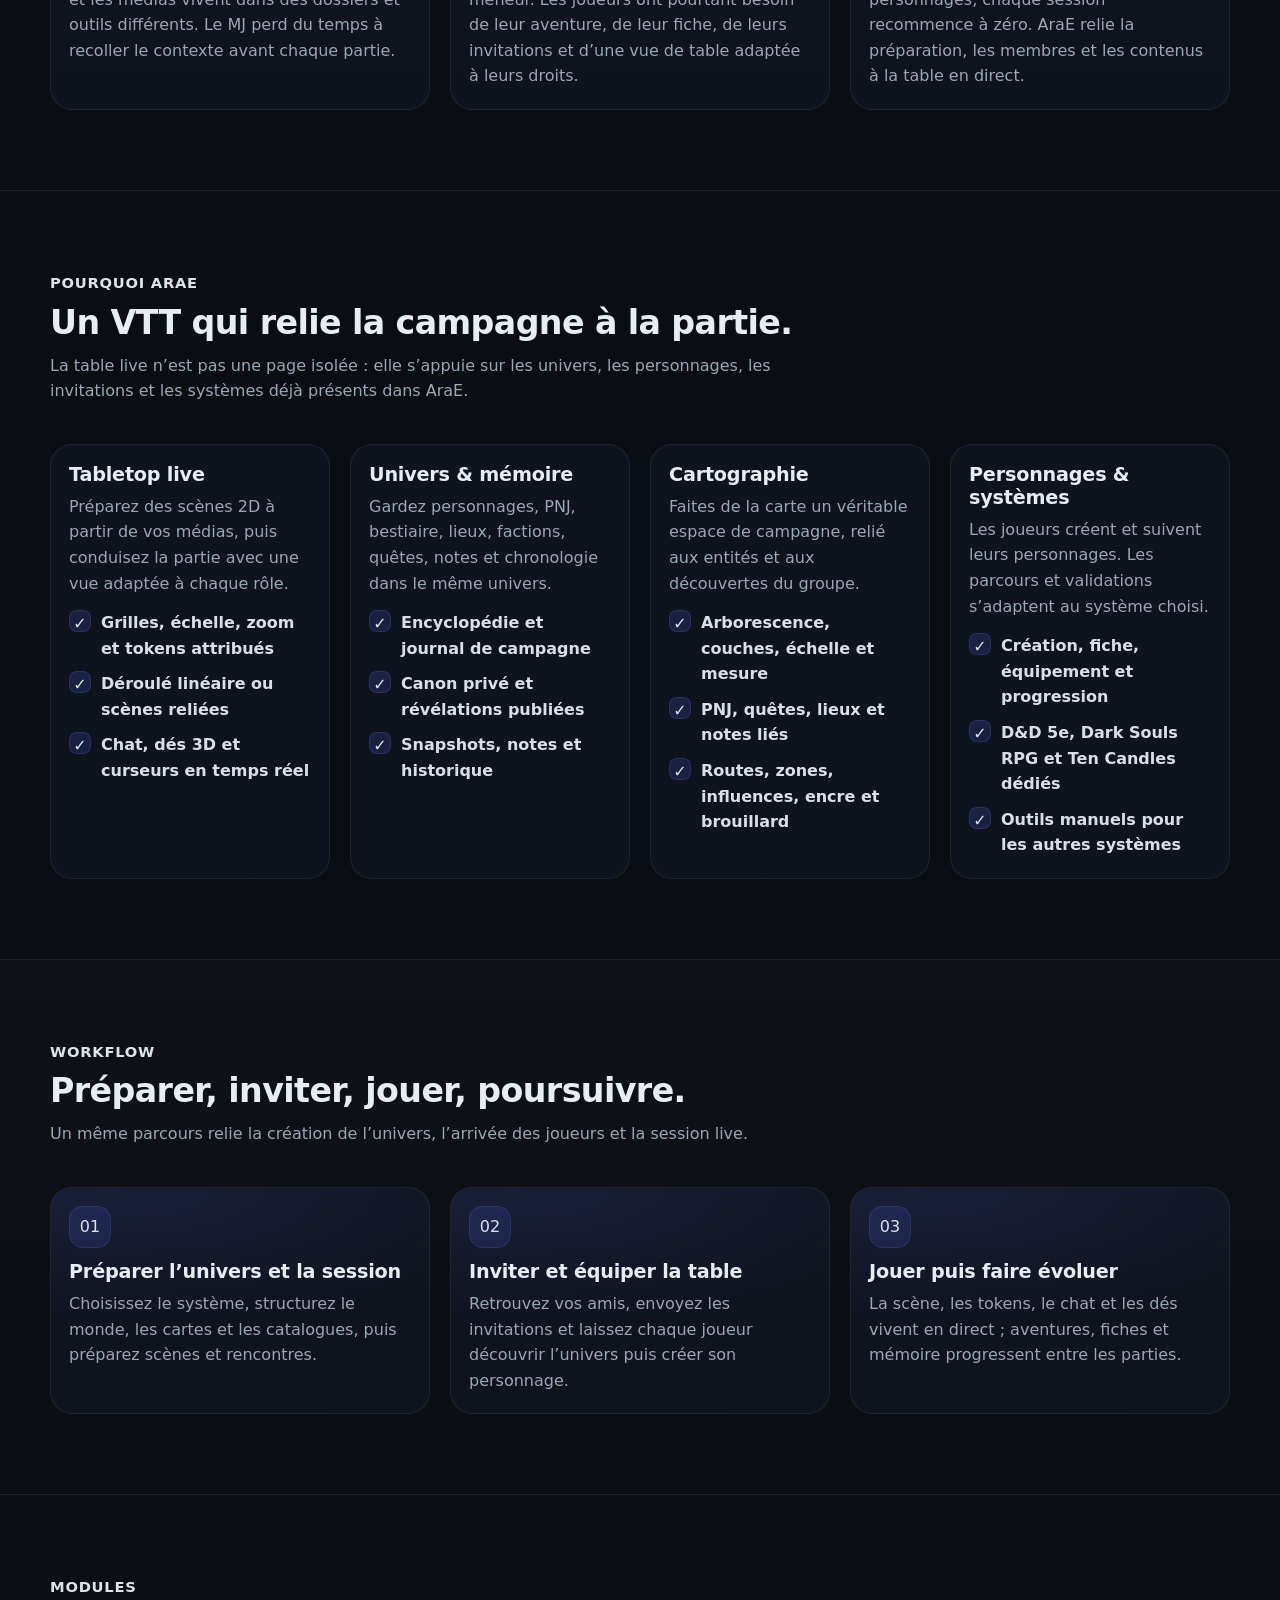
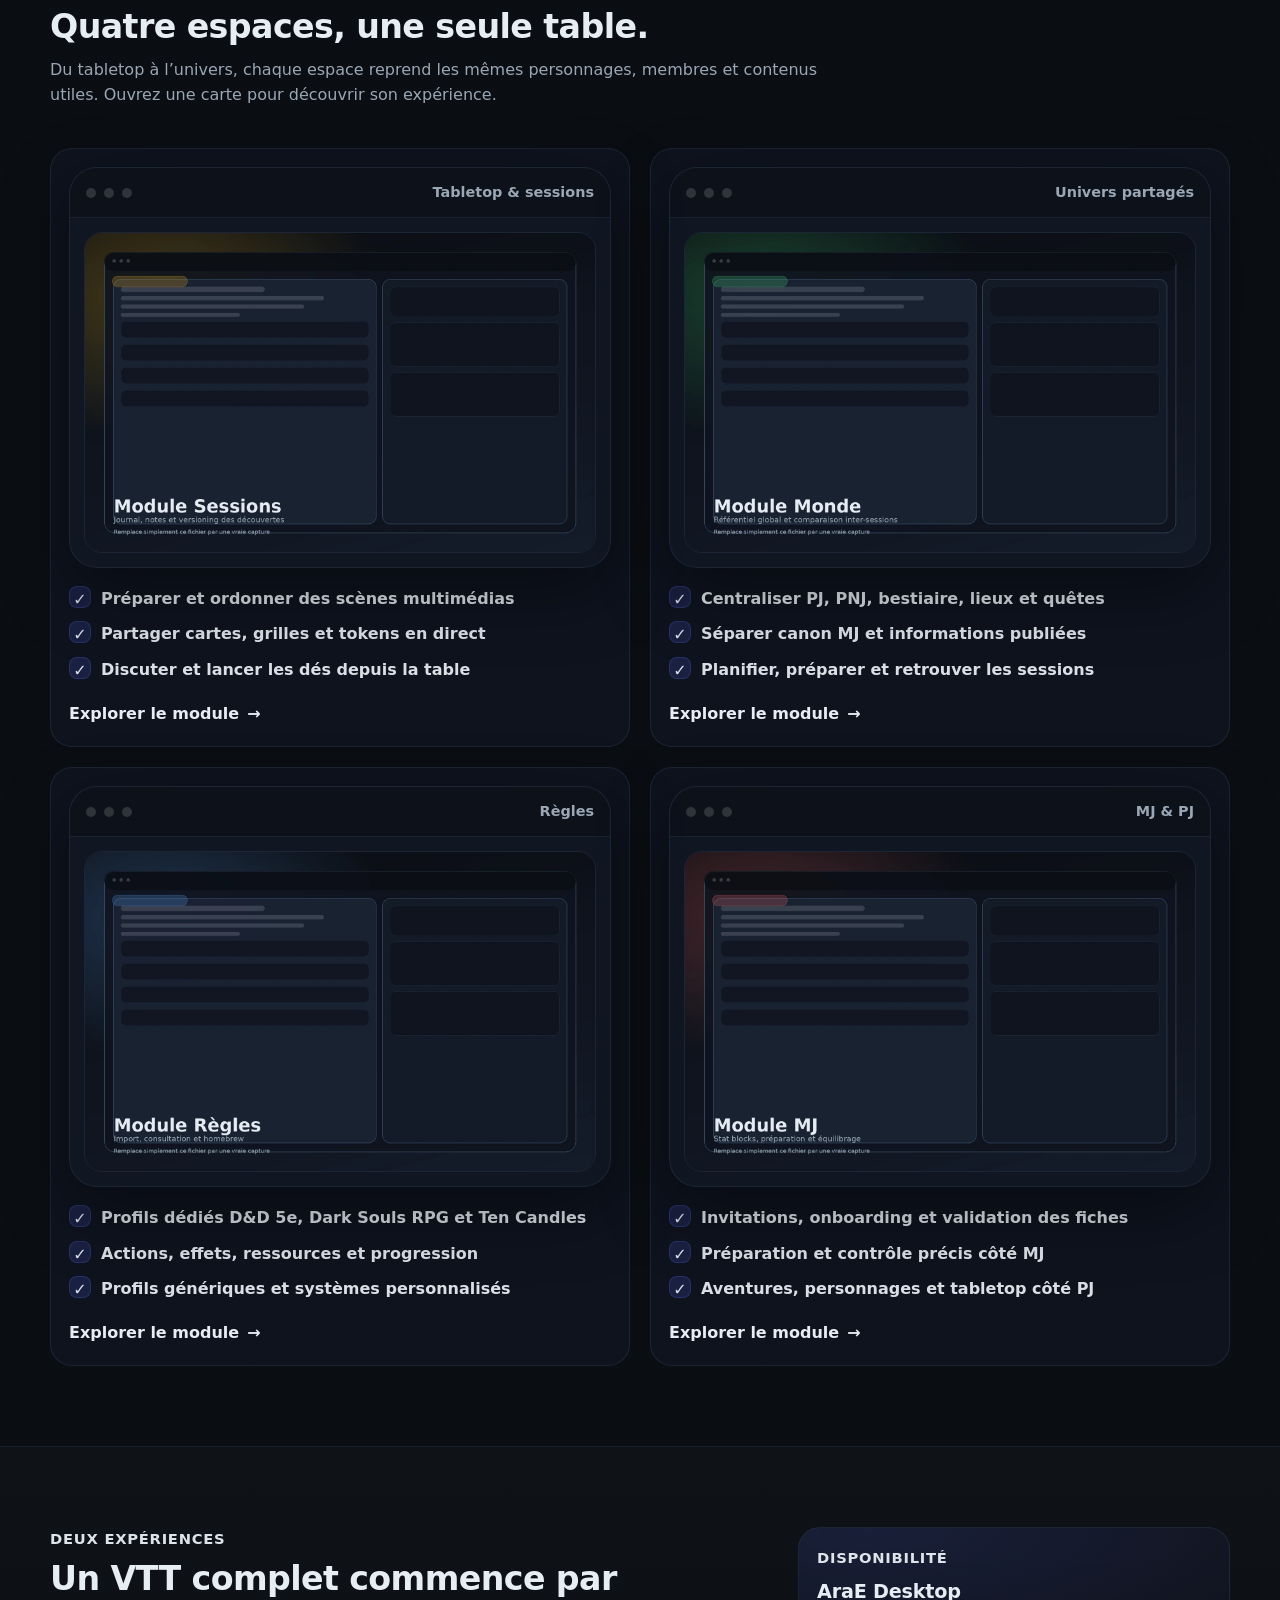
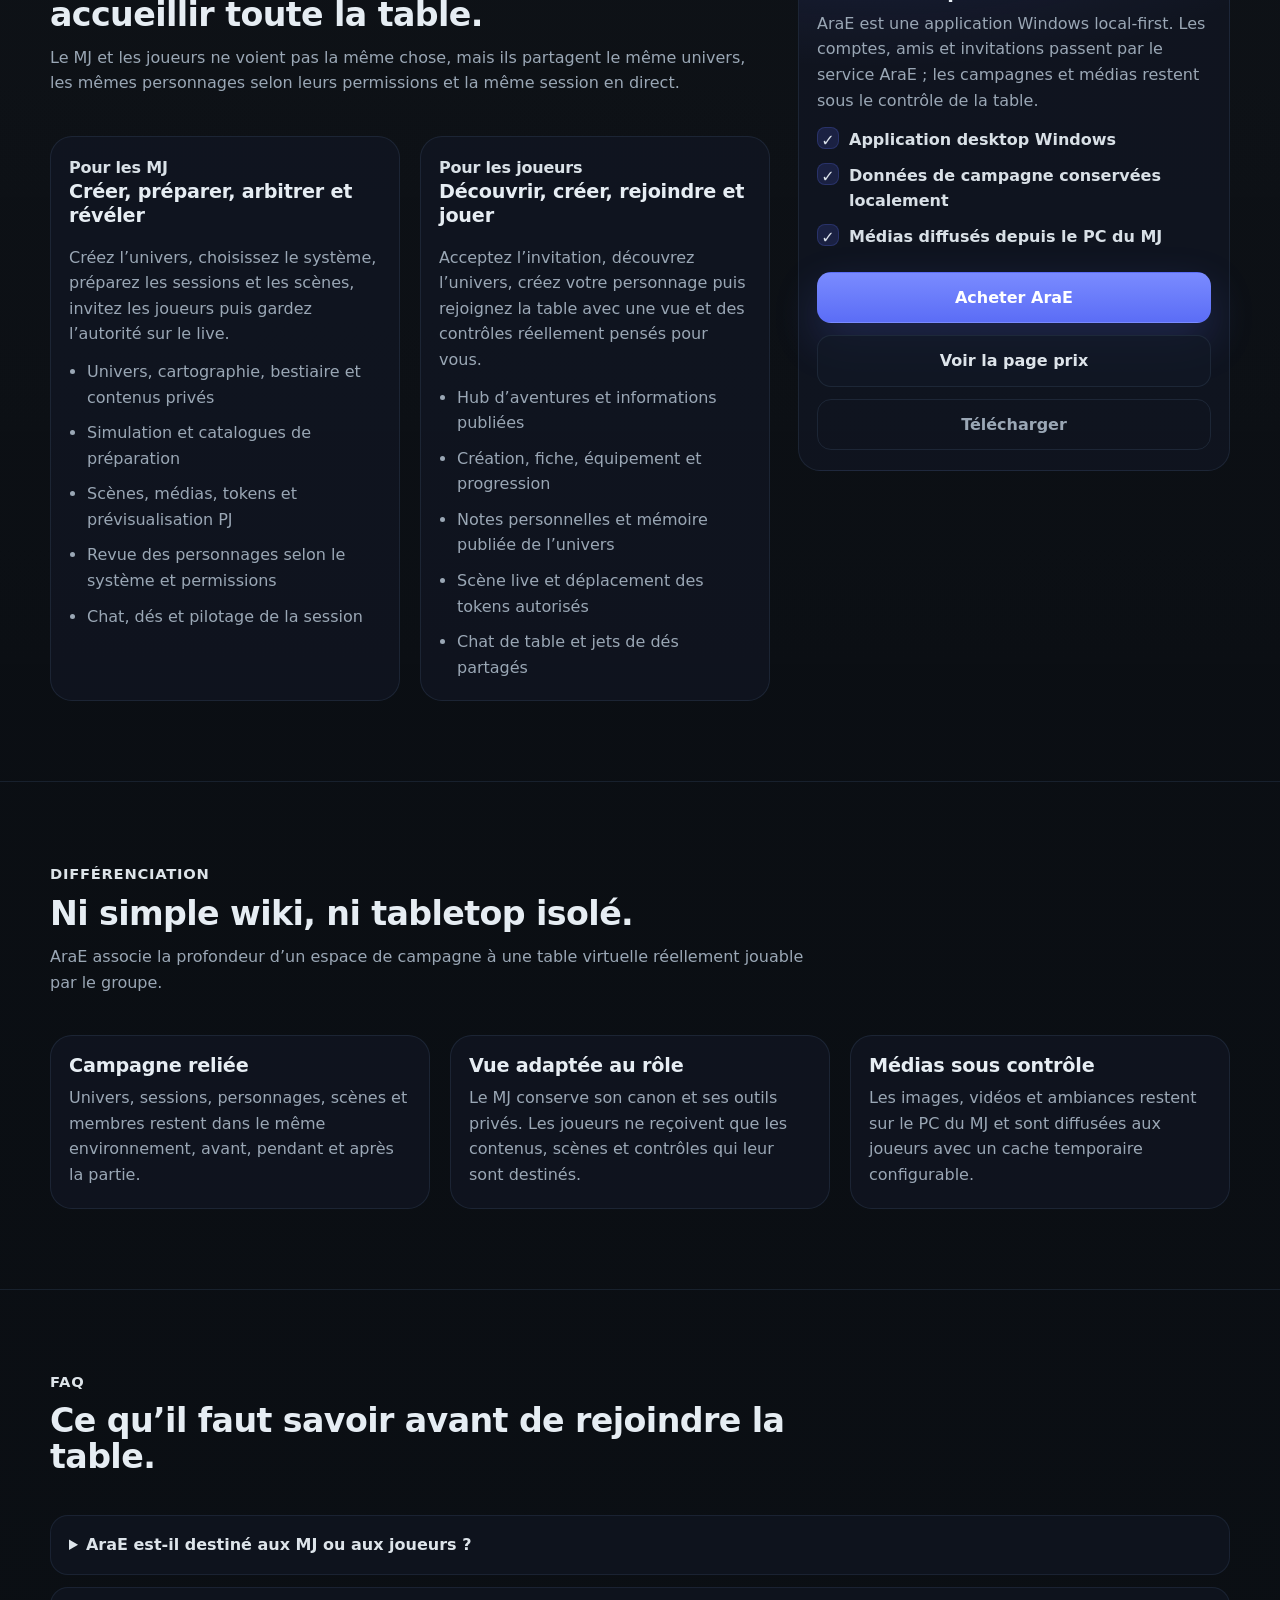
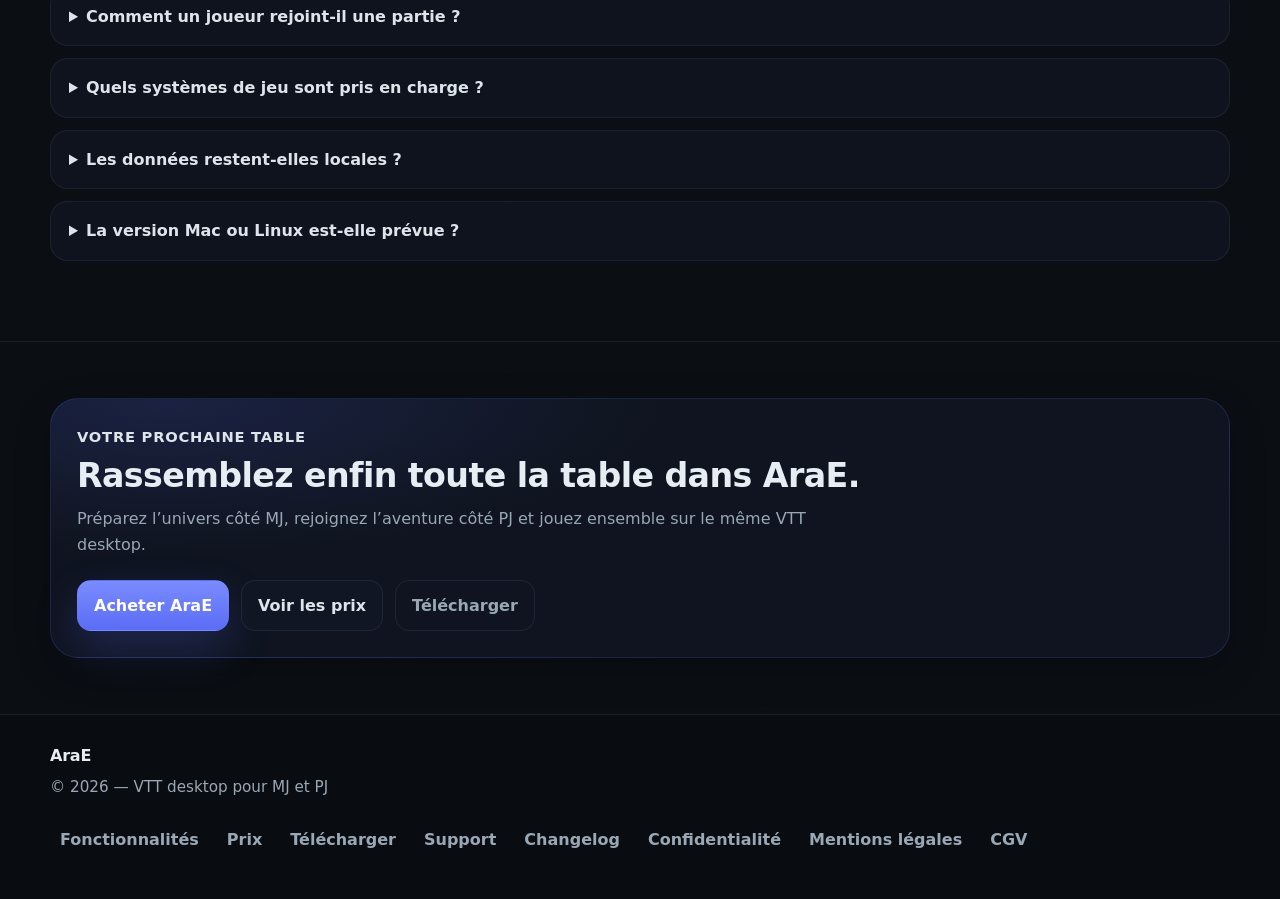
==== commit 65c581c6: "Aligne le site sur le VTT complet AraE" ====
--- a/index.html
+++ b/index.html
@@ -7,7 +7,7 @@
   <title>AraE — VTT desktop complet pour MJ et PJ</title>
   <meta
     name="description"
-    content="AraE est un VTT desktop pour MJ et PJ : univers partagés, préparation de session, fiches de personnages, scènes live, tokens, chat, dés et médias local-first."
+    content="AraE est un VTT desktop complet pour MJ et PJ : univers partagés, cartographie, journal, personnages, scènes live, tokens, chat, dés et médias local-first."
   />
   <meta name="robots" content="index,follow" />
   <link rel="canonical" href="https://ingodwetrusttt.github.io/AraEOfficialSitweb/" />
@@ -17,7 +17,7 @@
   <meta property="og:title" content="AraE — VTT desktop complet pour MJ et PJ" />
   <meta
     property="og:description"
-    content="Préparez, rejoignez et jouez dans le même univers avec un tabletop live, des espaces MJ/PJ et des données de campagne local-first."
+    content="Préparez, rejoignez et jouez dans le même univers avec cartographie, journal de campagne, espaces MJ/PJ et tabletop live."
   />
   <meta property="og:image" content="https://ingodwetrusttt.github.io/AraEOfficialSitweb/assets/og/og-home.png" />
   <meta property="og:image:width" content="1200" />
@@ -27,7 +27,7 @@
   <meta name="twitter:title" content="AraE — VTT desktop complet pour MJ et PJ" />
   <meta
     name="twitter:description"
-    content="Le VTT desktop qui réunit MJ, joueurs, univers, personnages et table live."
+    content="Le VTT desktop complet qui réunit MJ, joueurs, univers, cartographie, personnages et table live."
   />
   <meta name="twitter:image" content="https://ingodwetrusttt.github.io/AraEOfficialSitweb/assets/og/og-home.png" />
 
@@ -105,18 +105,18 @@
           </div>
 
           <h1 class="hero__title">
-            Préparez, rejoignez et jouez dans un même univers.
+            AraE, le VTT complet pour MJ et PJ.
           </h1>
 
           <p class="hero__lead">
-            AraE réunit ce qu’une table virtuelle complète doit relier :
-            <strong>univers partagés</strong>, <strong>préparation MJ</strong>, <strong>parcours joueur</strong>,
-            <strong>fiches de personnages</strong>, <strong>scènes live</strong>, tokens, chat et dés.
+            Préparez vos univers, rassemblez le groupe et jouez sans fragmenter la campagne.
+            AraE relie <strong>encyclopédie et cartographie</strong>, <strong>outils MJ</strong>,
+            <strong>aventures et personnages PJ</strong>, <strong>scènes live</strong>, tokens, chat et dés 3D.
           </p>
 
           <p class="hero__lead">
-            Le MJ prépare et garde l’autorité sur la partie. Chaque joueur rejoint depuis AraE,
-            voit la scène qui lui est destinée, contrôle ses tokens et agit depuis son propre espace.
+            Le MJ construit, prépare, arbitre et révèle. Chaque joueur accepte ses invitations,
+            suit son aventure, fait évoluer son personnage et rejoint la table depuis sa propre interface.
           </p>
 
           <div class="hero__actions">
@@ -143,7 +143,7 @@
           <div class="hero__proof">
             <div class="proof">
               <div class="proof__value">Tabletop</div>
-              <div class="proof__label">Scènes, cartes, grilles, tokens, chat et dés</div>
+              <div class="proof__label">Scènes, grilles, tokens, chat, dés 3D et curseurs</div>
             </div>
             <div class="proof">
               <div class="proof__value">Deux rôles</div>
@@ -241,40 +241,51 @@
           </p>
         </div>
 
-        <div class="grid grid--3">
+        <div class="grid grid--4">
           <article class="card">
             <h3 class="h3">Tabletop live</h3>
             <p class="p">
-              Préparez des scènes 2D à partir de vos cartes et médias, puis partagez-les avec les joueurs en direct.
-            </p>
-            <div class="feature-list">
-              <div class="feature-list__item"><span class="feature-list__dot" aria-hidden="true">✓</span><span>Cartes, grilles, échelle et tokens</span></div>
-              <div class="feature-list__item"><span class="feature-list__dot" aria-hidden="true">✓</span><span>Chat, dés et curseurs en temps réel</span></div>
-              <div class="feature-list__item"><span class="feature-list__dot" aria-hidden="true">✓</span><span>Vue joueur et contrôles par personnage</span></div>
+              Préparez des scènes 2D à partir de vos médias, puis conduisez la partie avec une vue adaptée à chaque rôle.
+            </p>
+            <div class="feature-list">
+              <div class="feature-list__item"><span class="feature-list__dot" aria-hidden="true">✓</span><span>Grilles, échelle, zoom et tokens attribués</span></div>
+              <div class="feature-list__item"><span class="feature-list__dot" aria-hidden="true">✓</span><span>Déroulé linéaire ou scènes reliées</span></div>
+              <div class="feature-list__item"><span class="feature-list__dot" aria-hidden="true">✓</span><span>Chat, dés 3D et curseurs en temps réel</span></div>
             </div>
           </article>
 
           <article class="card">
-            <h3 class="h3">Univers partagés</h3>
-            <p class="p">
-              Centralisez personnages, PNJ, monstres, lieux, factions, quêtes, notes et chronologie
-              sans exposer aux joueurs le canon privé du MJ.
-            </p>
-            <div class="feature-list">
-              <div class="feature-list__item"><span class="feature-list__dot" aria-hidden="true">✓</span><span>Référentiel de campagne durable</span></div>
-              <div class="feature-list__item"><span class="feature-list__dot" aria-hidden="true">✓</span><span>Informations privées et révélations publiées</span></div>
-              <div class="feature-list__item"><span class="feature-list__dot" aria-hidden="true">✓</span><span>Notes personnelles ou soumises au MJ</span></div>
+            <h3 class="h3">Univers &amp; mémoire</h3>
+            <p class="p">
+              Gardez personnages, PNJ, bestiaire, lieux, factions, quêtes, notes et chronologie dans le même univers.
+            </p>
+            <div class="feature-list">
+              <div class="feature-list__item"><span class="feature-list__dot" aria-hidden="true">✓</span><span>Encyclopédie et journal de campagne</span></div>
+              <div class="feature-list__item"><span class="feature-list__dot" aria-hidden="true">✓</span><span>Canon privé et révélations publiées</span></div>
+              <div class="feature-list__item"><span class="feature-list__dot" aria-hidden="true">✓</span><span>Snapshots, notes et historique</span></div>
+            </div>
+          </article>
+
+          <article class="card">
+            <h3 class="h3">Cartographie</h3>
+            <p class="p">
+              Faites de la carte un véritable espace de campagne, relié aux entités et aux découvertes du groupe.
+            </p>
+            <div class="feature-list">
+              <div class="feature-list__item"><span class="feature-list__dot" aria-hidden="true">✓</span><span>Arborescence, couches, échelle et mesure</span></div>
+              <div class="feature-list__item"><span class="feature-list__dot" aria-hidden="true">✓</span><span>PNJ, quêtes, lieux et notes liés</span></div>
+              <div class="feature-list__item"><span class="feature-list__dot" aria-hidden="true">✓</span><span>Routes, zones, influences, encre et brouillard</span></div>
             </div>
           </article>
 
           <article class="card">
             <h3 class="h3">Personnages &amp; systèmes</h3>
             <p class="p">
-              Les joueurs créent et suivent leurs personnages. Le MJ les valide et s’appuie sur un profil de règles adapté.
-            </p>
-            <div class="feature-list">
-              <div class="feature-list__item"><span class="feature-list__dot" aria-hidden="true">✓</span><span>Création, validation et progression des PJ</span></div>
-              <div class="feature-list__item"><span class="feature-list__dot" aria-hidden="true">✓</span><span>Parcours dédiés D&amp;D, Dark Souls RPG et 10 Candles</span></div>
+              Les joueurs créent et suivent leurs personnages. Les parcours et validations s’adaptent au système choisi.
+            </p>
+            <div class="feature-list">
+              <div class="feature-list__item"><span class="feature-list__dot" aria-hidden="true">✓</span><span>Création, fiche, équipement et progression</span></div>
+              <div class="feature-list__item"><span class="feature-list__dot" aria-hidden="true">✓</span><span>D&amp;D 5e, Dark Souls RPG et Ten Candles dédiés</span></div>
               <div class="feature-list__item"><span class="feature-list__dot" aria-hidden="true">✓</span><span>Outils manuels pour les autres systèmes</span></div>
             </div>
           </article>
@@ -297,7 +308,7 @@
             <div class="card__icon" aria-hidden="true">01</div>
             <h3 class="h3">Préparer l’univers et la session</h3>
             <p class="p">
-              Choisissez le système, structurez le monde, préparez les personnages, les scènes et les médias.
+              Choisissez le système, structurez le monde, les cartes et les catalogues, puis préparez scènes et rencontres.
             </p>
           </article>
 
@@ -305,7 +316,7 @@
             <div class="card__icon" aria-hidden="true">02</div>
             <h3 class="h3">Inviter et équiper la table</h3>
             <p class="p">
-              Les joueurs découvrent l’univers, créent leur fiche, passent par la validation MJ et rejoignent la session.
+              Retrouvez vos amis, envoyez les invitations et laissez chaque joueur découvrir l’univers puis créer son personnage.
             </p>
           </article>
 
@@ -313,7 +324,7 @@
             <div class="card__icon" aria-hidden="true">03</div>
             <h3 class="h3">Jouer puis faire évoluer</h3>
             <p class="p">
-              La scène, les tokens, le chat et les dés vivent en direct, tandis que l’aventure et les personnages continuent entre les parties.
+              La scène, les tokens, le chat et les dés vivent en direct ; aventures, fiches et mémoire progressent entre les parties.
             </p>
           </article>
         </div>
@@ -385,7 +396,7 @@
               </div>
             </div>
             <div class="feature-list">
-              <div class="feature-list__item"><span class="feature-list__dot" aria-hidden="true">✓</span><span>Profils dédiés D&amp;D 5e, Dark Souls RPG et 10 Candles</span></div>
+              <div class="feature-list__item"><span class="feature-list__dot" aria-hidden="true">✓</span><span>Profils dédiés D&amp;D 5e, Dark Souls RPG et Ten Candles</span></div>
               <div class="feature-list__item"><span class="feature-list__dot" aria-hidden="true">✓</span><span>Actions, effets, ressources et progression</span></div>
               <div class="feature-list__item"><span class="feature-list__dot" aria-hidden="true">✓</span><span>Profils génériques et systèmes personnalisés</span></div>
             </div>
@@ -423,7 +434,7 @@
             <h2 class="h2">Un VTT complet commence par accueillir toute la table.</h2>
             <p class="sub">
               Le MJ et les joueurs ne voient pas la même chose, mais ils partagent le même univers,
-              les mêmes personnages validés et la même session en direct.
+              les mêmes personnages selon leurs permissions et la même session en direct.
             </p>
           </div>
 
@@ -440,9 +451,10 @@
                 invitez les joueurs puis gardez l’autorité sur le live.
               </p>
               <ul class="list">
-                <li>Univers, bestiaire et contenus privés</li>
+                <li>Univers, cartographie, bestiaire et contenus privés</li>
+                <li>Simulation et catalogues de préparation</li>
                 <li>Scènes, médias, tokens et prévisualisation PJ</li>
-                <li>Validation des personnages et permissions</li>
+                <li>Revue des personnages selon le système et permissions</li>
                 <li>Chat, dés et pilotage de la session</li>
               </ul>
             </article>
@@ -460,7 +472,8 @@
               </p>
               <ul class="list">
                 <li>Hub d’aventures et informations publiées</li>
-                <li>Création, fiche et progression du personnage</li>
+                <li>Création, fiche, équipement et progression</li>
+                <li>Notes personnelles et mémoire publiée de l’univers</li>
                 <li>Scène live et déplacement des tokens autorisés</li>
                 <li>Chat de table et jets de dés partagés</li>
               </ul>
@@ -554,7 +567,7 @@
           <details class="faq__item">
             <summary>Quels systèmes de jeu sont pris en charge ?</summary>
             <div class="faq__body">
-              D&amp;D 5e, Dark Souls RPG et 10 Candles disposent des parcours les plus spécialisés.
+              D&amp;D 5e, Dark Souls RPG et Ten Candles disposent des parcours les plus spécialisés.
               De nombreux autres systèmes utilisent les outils génériques et une résolution manuelle pendant que leurs intégrations évoluent.
             </div>
           </details>
